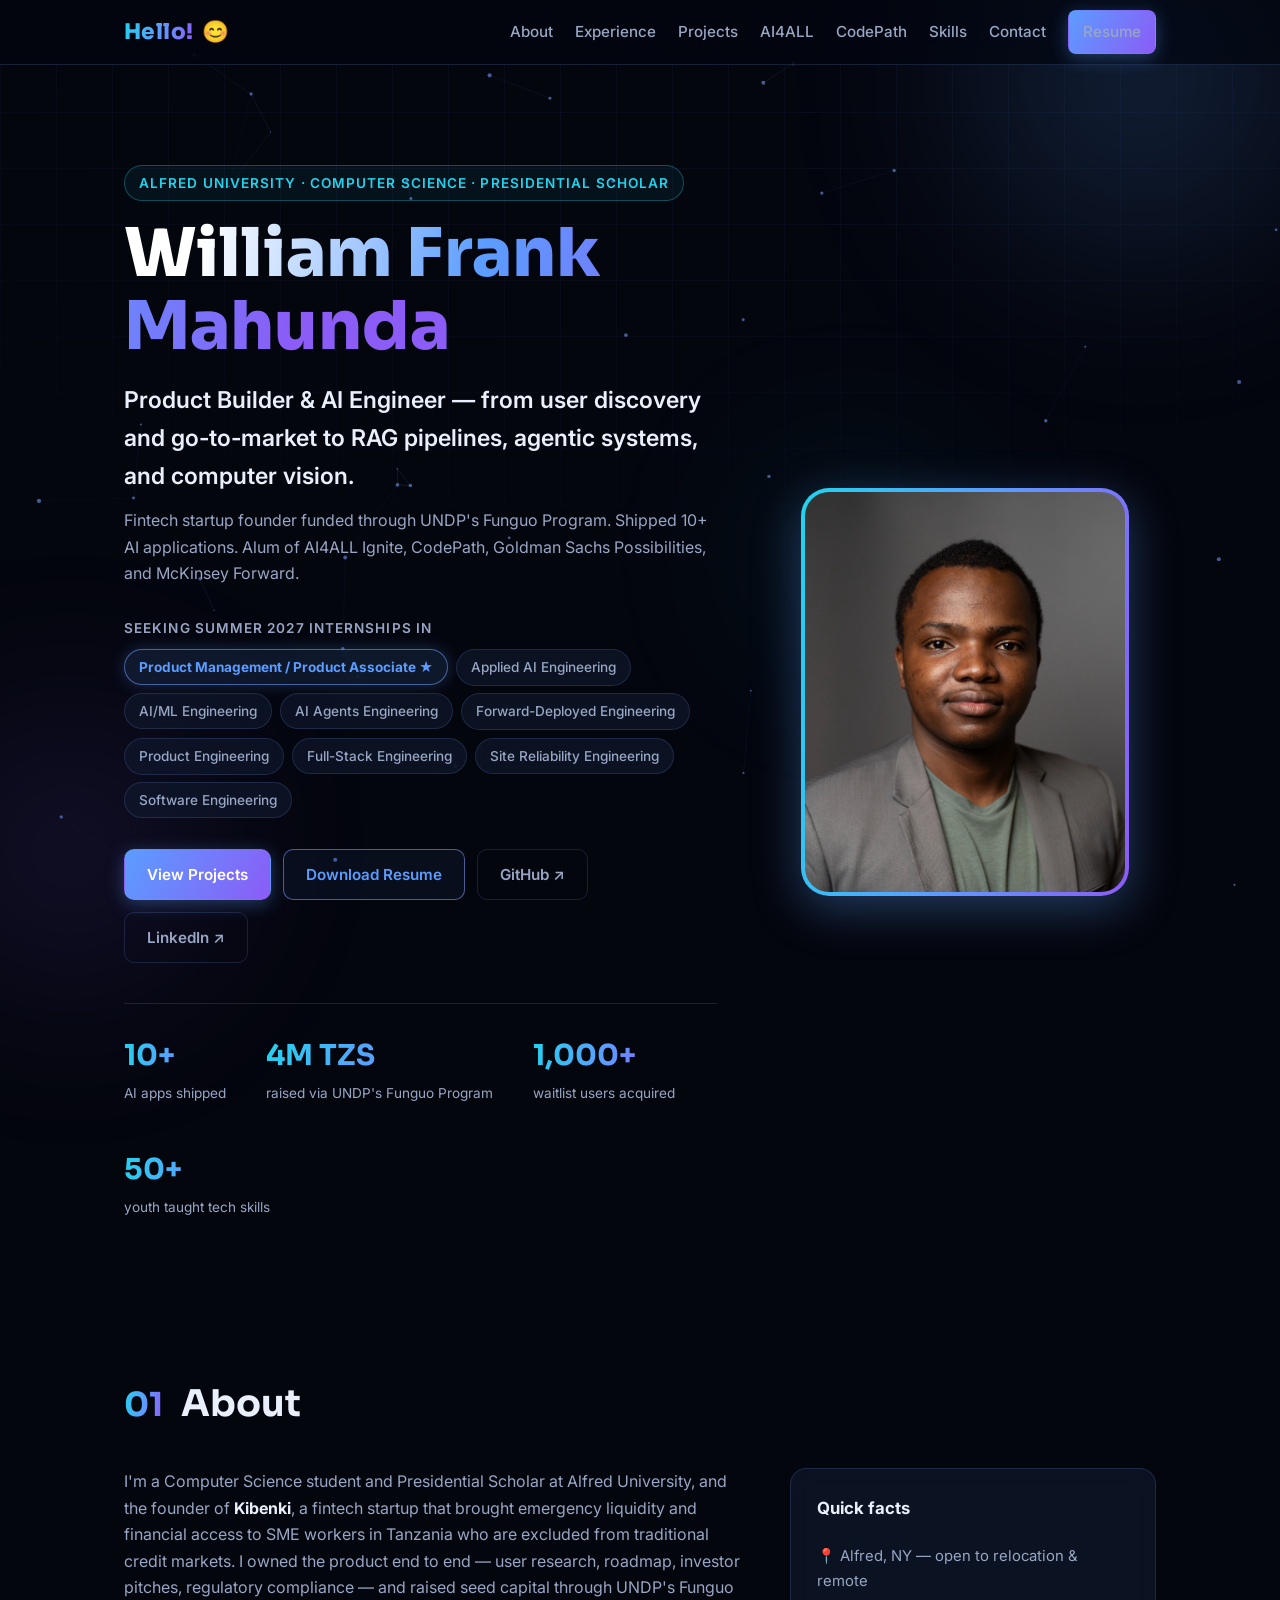
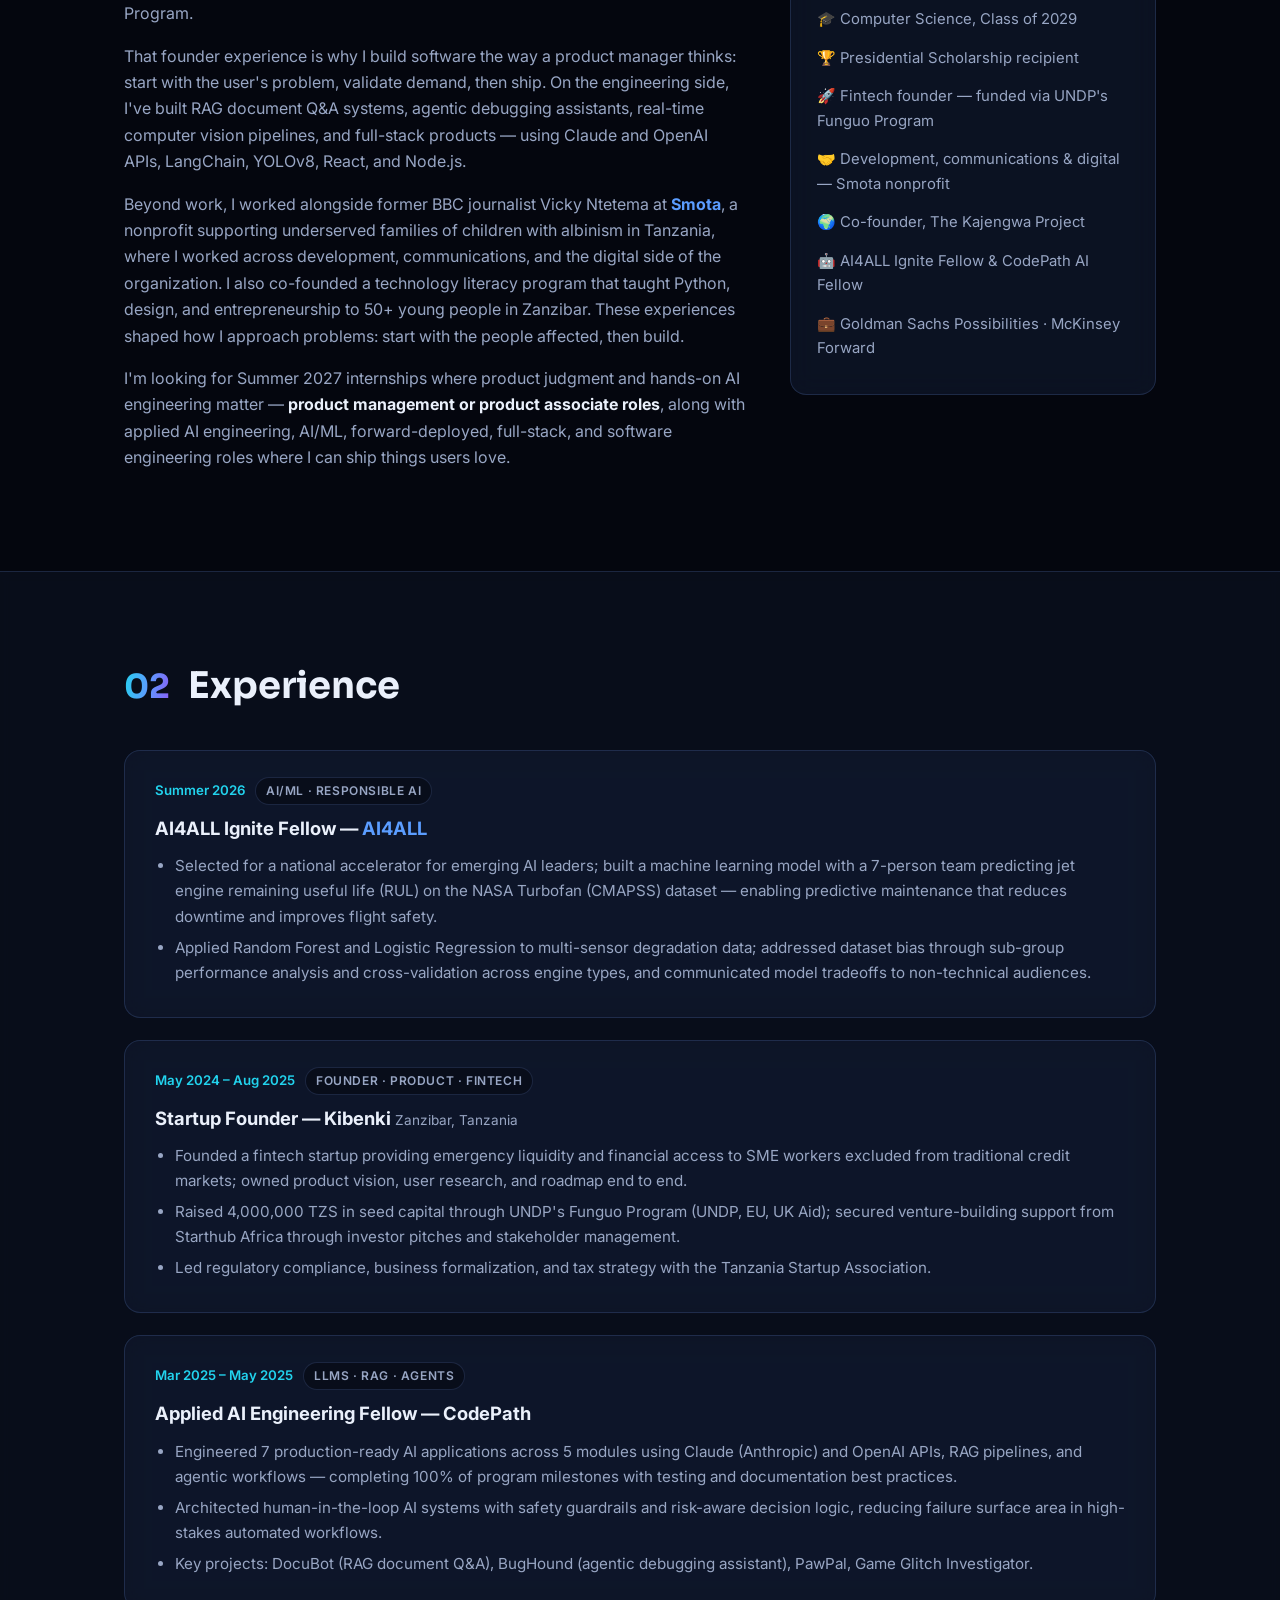
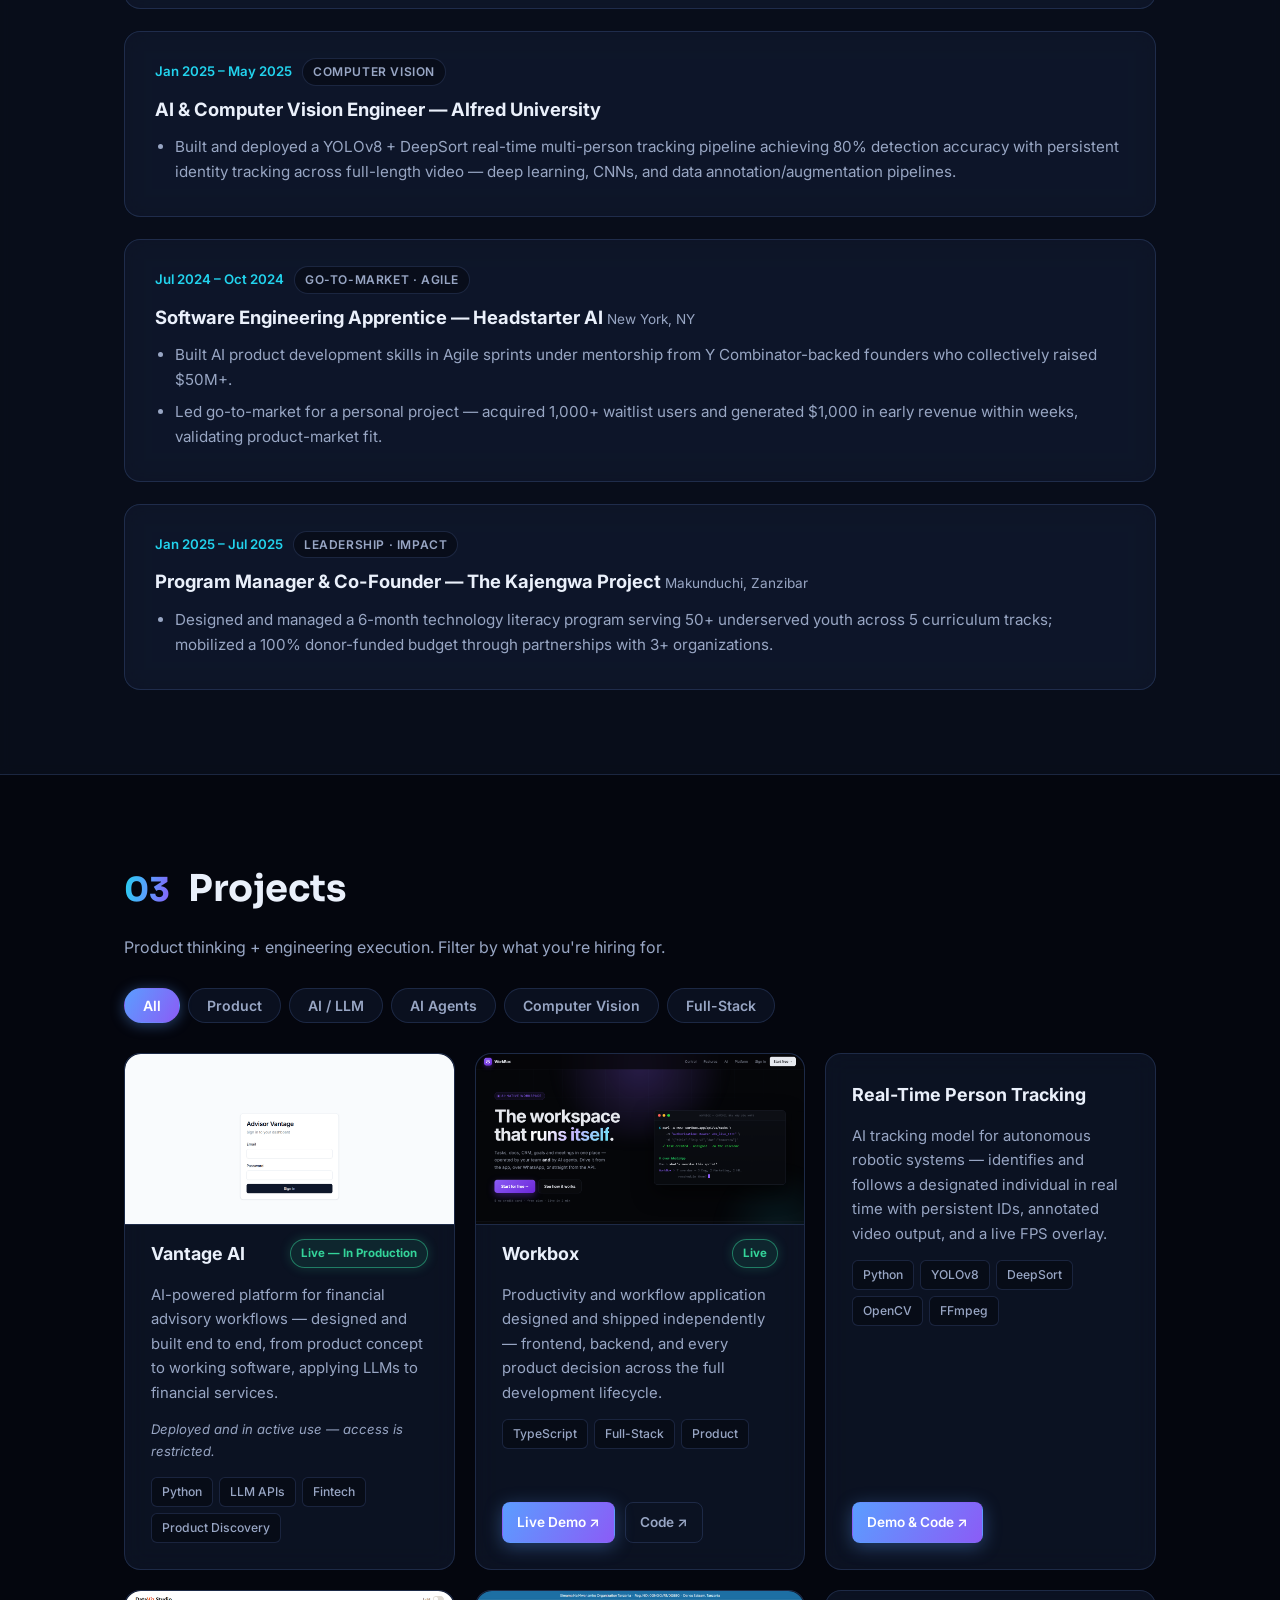
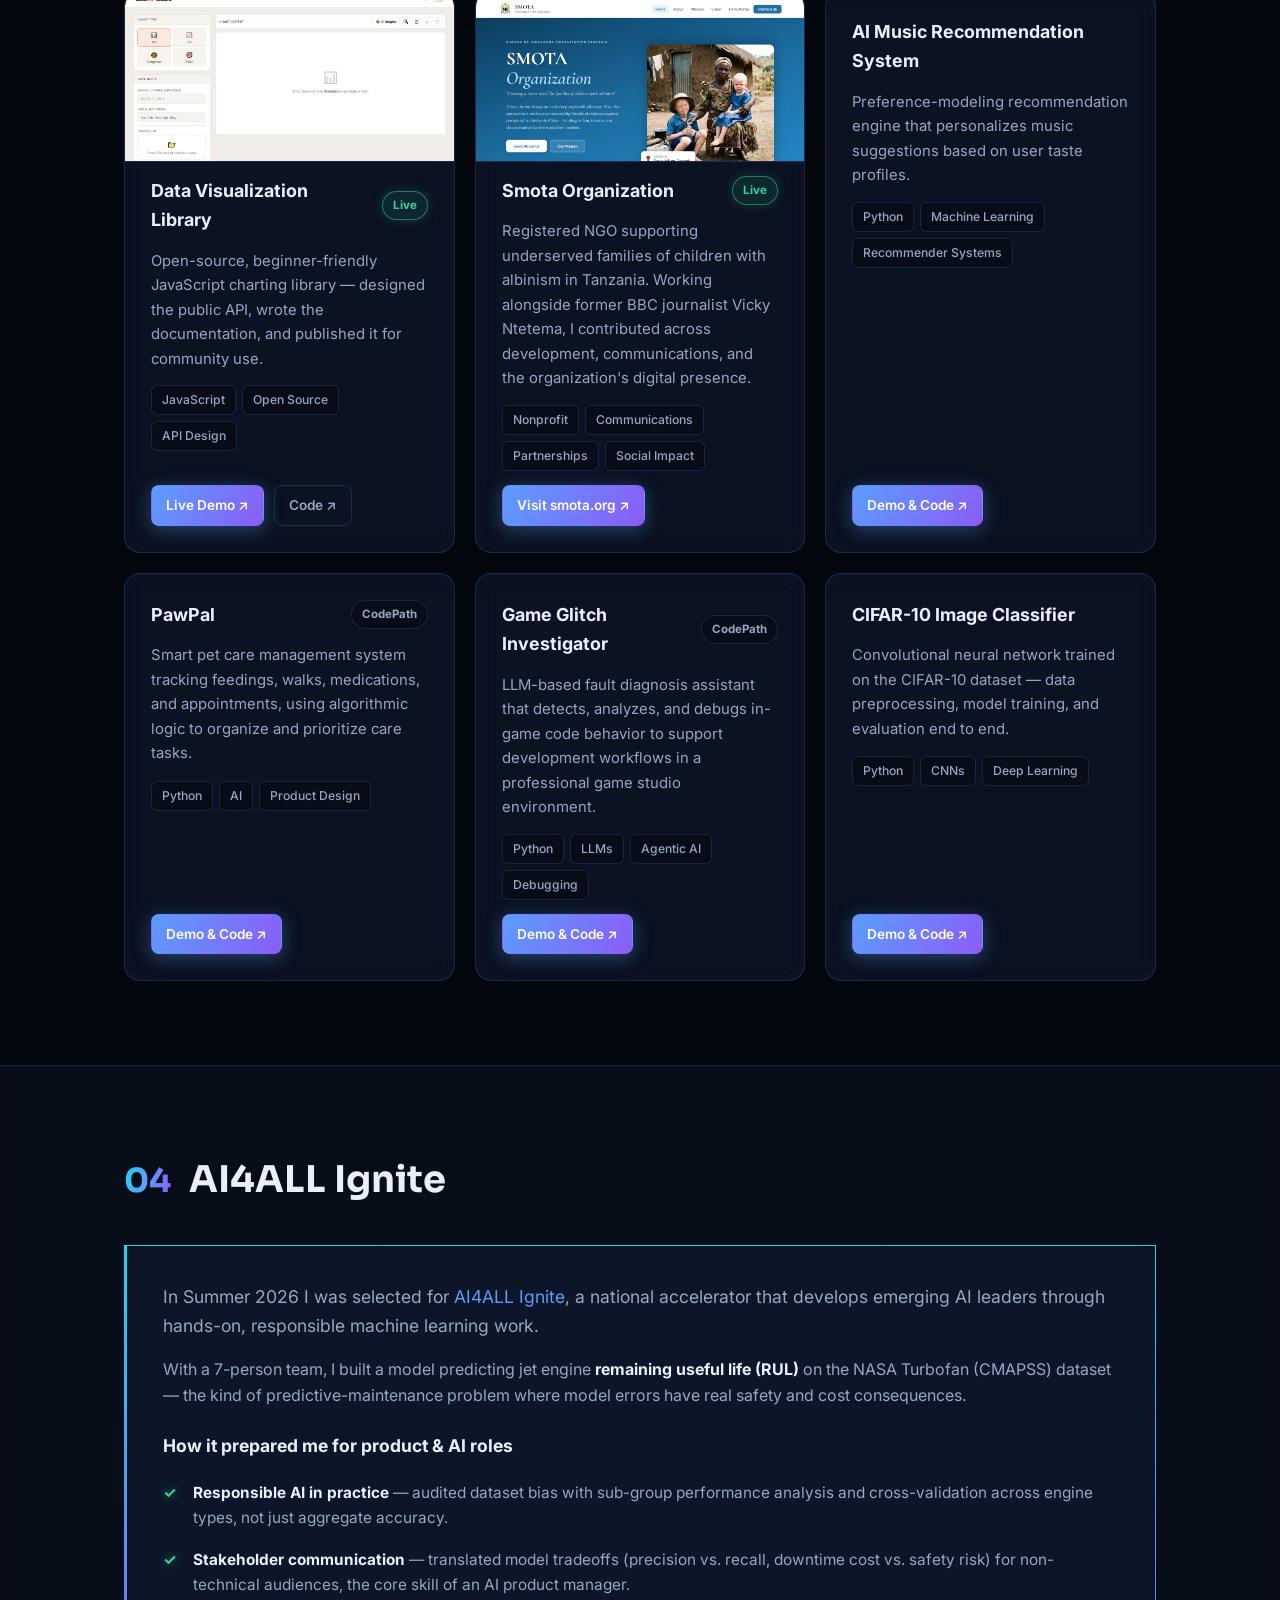
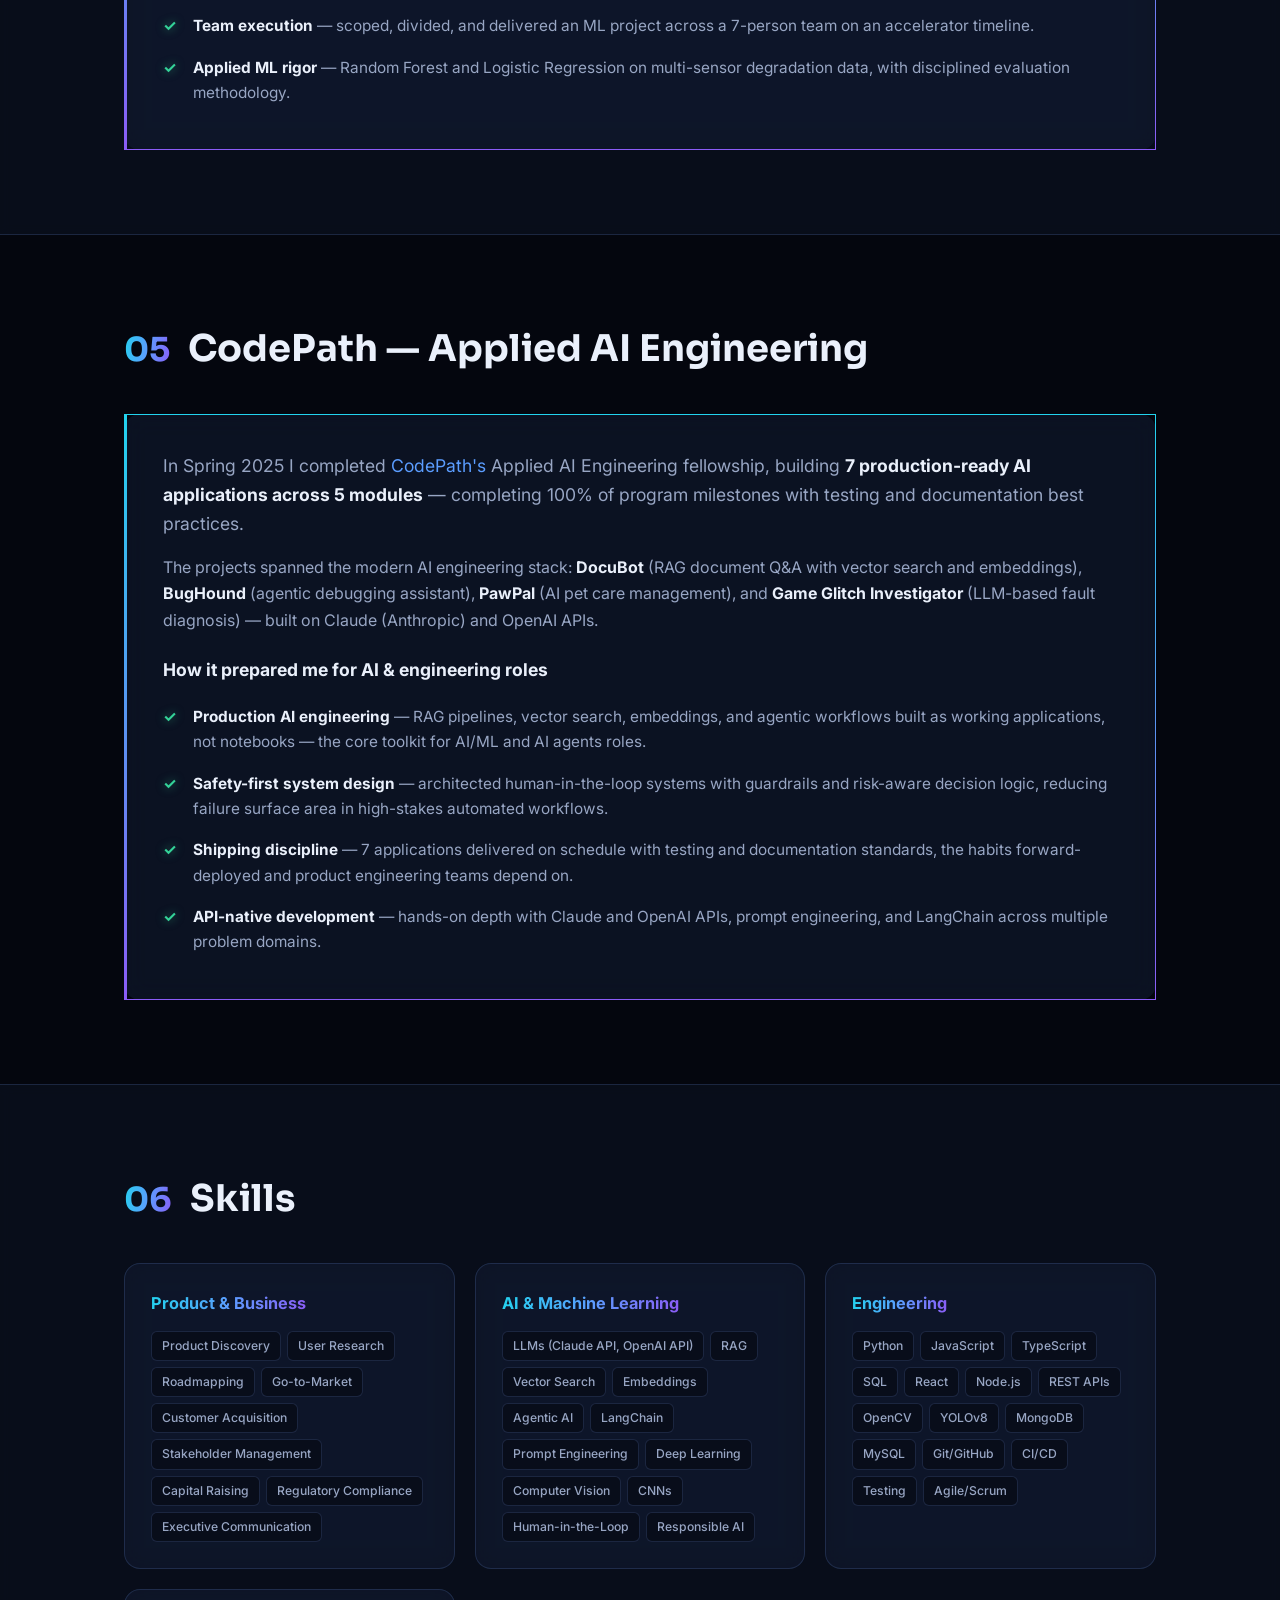
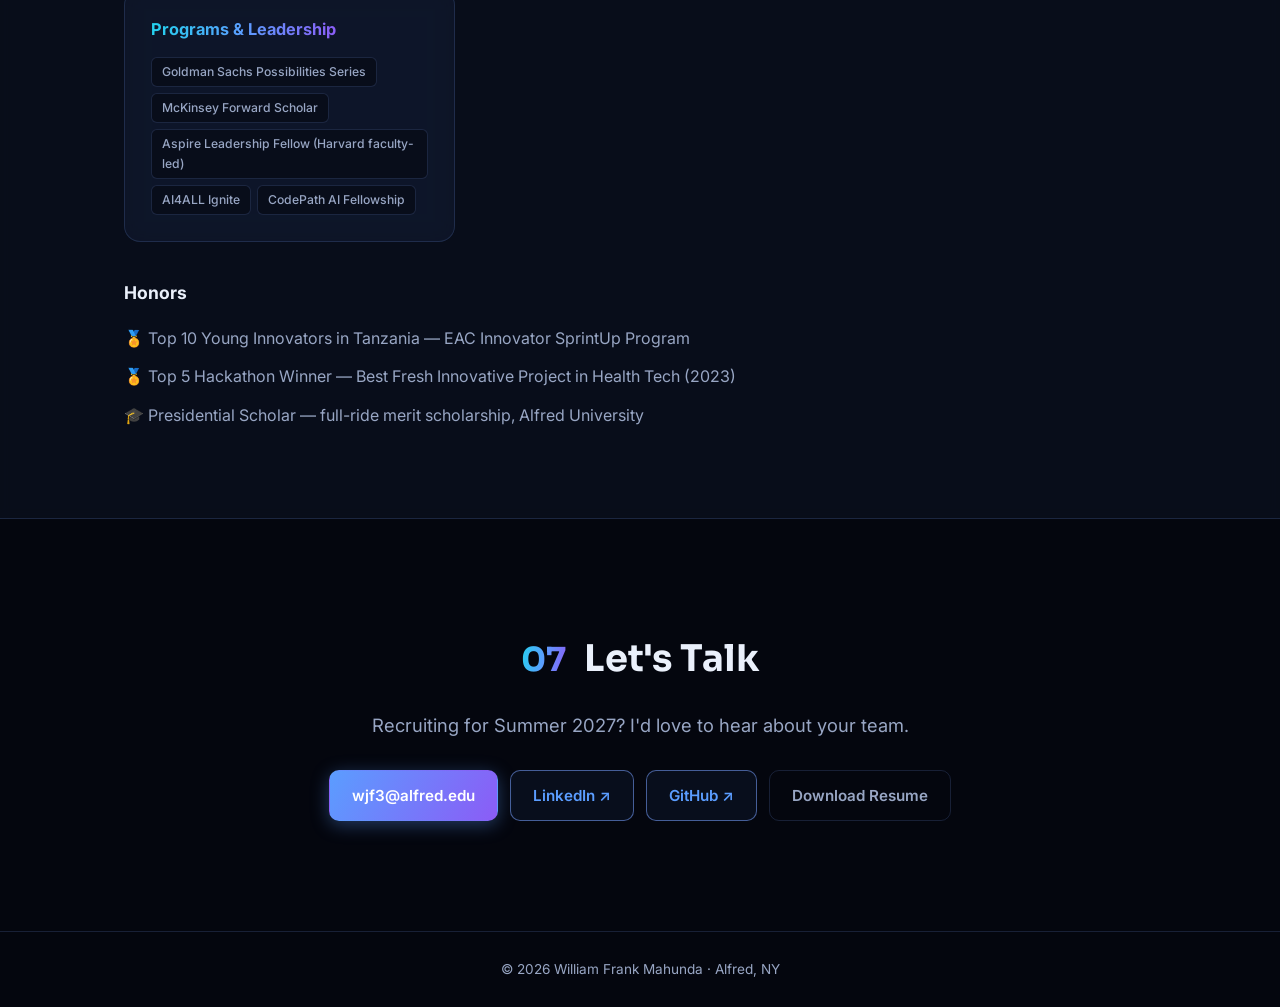
==== index.html @ f58d39c7 "Correct Smota role description: development, communications, and digital" ====
<!DOCTYPE html>
<html lang="en">
<head>
  <meta charset="UTF-8">
  <meta name="viewport" content="width=device-width, initial-scale=1.0">
  <title>William Frank Mahunda — Product & AI Engineering Portfolio</title>
  <meta name="description" content="William Frank Mahunda — Computer Science student, fintech founder, and AI product builder. Seeking Summer 2027 internships in Product Management, AI/ML, and Software Engineering.">
  <meta property="og:title" content="William Frank Mahunda — Product & AI Engineering Portfolio">
  <meta property="og:description" content="CS student and fintech founder building AI products end to end — from user discovery to RAG pipelines, agentic systems, and computer vision.">
  <meta property="og:type" content="website">
  <link rel="preconnect" href="https://fonts.googleapis.com">
  <link rel="preconnect" href="https://fonts.gstatic.com" crossorigin>
  <link href="https://fonts.googleapis.com/css2?family=Inter:wght@400;500;600;700;800&family=Sora:wght@600;700;800&display=swap" rel="stylesheet">
  <link rel="stylesheet" href="styles.css">
  <link rel="icon" type="image/svg+xml" href="assets/logo.svg">
</head>
<body>

<canvas id="bgCanvas" aria-hidden="true"></canvas>
<div class="bg-grid" aria-hidden="true"></div>
<div class="orb orb-1" aria-hidden="true"></div>
<div class="orb orb-2" aria-hidden="true"></div>
<div class="orb orb-3" aria-hidden="true"></div>

<header class="nav" id="top">
  <div class="container nav-inner">
    <a href="#top" class="brand"><span class="brand-text">Hello!</span> <span class="brand-emoji">😊</span></a>
    <nav class="nav-links" id="navLinks">
      <a href="#about">About</a>
      <a href="#experience">Experience</a>
      <a href="#projects">Projects</a>
      <a href="#ai4all">AI4ALL</a>
      <a href="#codepath">CodePath</a>
      <a href="#skills">Skills</a>
      <a href="#contact">Contact</a>
      <a href="resume.html" class="btn btn-small btn-primary">Resume</a>
    </nav>
    <button class="nav-toggle" id="navToggle" aria-label="Toggle navigation">☰</button>
  </div>
</header>

<main>
  <!-- ============ HERO ============ -->
  <section class="hero">
    <div class="container hero-grid">
      <div class="hero-content">
      <p class="hero-kicker">Alfred University · Computer Science · Presidential Scholar</p>
      <h1><span class="grad-text">William Frank Mahunda</span></h1>
      <p class="hero-title">Product Builder &amp; AI Engineer — from user discovery and go-to-market to RAG pipelines, agentic systems, and computer vision.</p>
      <p class="hero-sub">Fintech startup founder funded through UNDP's Funguo Program. Shipped 10+ AI applications. Alum of AI4ALL Ignite, CodePath, Goldman Sachs Possibilities, and McKinsey Forward.</p>

      <div class="hero-roles">
        <span class="roles-label">Seeking Summer 2027 internships in</span>
        <div class="chips">
          <span class="chip chip-priority">Product Management / Product Associate ★</span>
          <span class="chip">Applied AI Engineering</span>
          <span class="chip">AI/ML Engineering</span>
          <span class="chip">AI Agents Engineering</span>
          <span class="chip">Forward-Deployed Engineering</span>
          <span class="chip">Product Engineering</span>
          <span class="chip">Full-Stack Engineering</span>
          <span class="chip">Site Reliability Engineering</span>
          <span class="chip">Software Engineering</span>
        </div>
      </div>

      <div class="hero-actions">
        <a href="#projects" class="btn btn-primary">View Projects</a>
        <a href="assets/William_Frank_Mahunda_Resume.pdf" class="btn btn-outline" download>Download Resume</a>
        <a href="https://github.com/William-franklyn" class="btn btn-ghost" target="_blank" rel="noopener">GitHub ↗</a>
        <a href="https://linkedin.com/in/william-frank-mahunda" class="btn btn-ghost" target="_blank" rel="noopener">LinkedIn ↗</a>
      </div>

      <div class="hero-stats">
        <div class="stat"><strong>10+</strong><span>AI apps shipped</span></div>
        <div class="stat"><strong>4M TZS</strong><span>raised via UNDP's Funguo Program</span></div>
        <div class="stat"><strong>1,000+</strong><span>waitlist users acquired</span></div>
        <div class="stat"><strong>50+</strong><span>youth taught tech skills</span></div>
      </div>
      </div>

      <div class="hero-photo">
        <div class="photo-frame">
          <img src="assets/headshot.jpg" alt="William Frank Mahunda">
        </div>
      </div>
    </div>
  </section>

  <!-- ============ ABOUT ============ -->
  <section id="about" class="section">
    <div class="container">
      <h2><span class="section-num">01</span> About</h2>
      <div class="about-grid">
        <div>
          <p>I'm a Computer Science student and Presidential Scholar at Alfred University, and the founder of <strong>Kibenki</strong>, a fintech startup that brought emergency liquidity and financial access to SME workers in Tanzania who are excluded from traditional credit markets. I owned the product end to end — user research, roadmap, investor pitches, regulatory compliance — and raised seed capital through UNDP's Funguo Program.</p>
          <p>That founder experience is why I build software the way a product manager thinks: start with the user's problem, validate demand, then ship. On the engineering side, I've built RAG document Q&amp;A systems, agentic debugging assistants, real-time computer vision pipelines, and full-stack products — using Claude and OpenAI APIs, LangChain, YOLOv8, React, and Node.js.</p>
          <p>Beyond work, I worked alongside former BBC journalist Vicky Ntetema at <strong><a href="https://smota.org" target="_blank" rel="noopener">Smota</a></strong>, a nonprofit supporting underserved families of children with albinism in Tanzania, where I worked across development, communications, and the digital side of the organization. I also co-founded a technology literacy program that taught Python, design, and entrepreneurship to 50+ young people in Zanzibar. These experiences shaped how I approach problems: start with the people affected, then build.</p>
          <p>I'm looking for Summer 2027 internships where product judgment and hands-on AI engineering matter — <strong>product management or product associate roles</strong>, along with applied AI engineering, AI/ML, forward-deployed, full-stack, and software engineering roles where I can ship things users love.</p>
        </div>
        <div class="about-facts">
          <h3>Quick facts</h3>
          <ul>
            <li>📍 Alfred, NY — open to relocation &amp; remote</li>
            <li>🎓 Computer Science, Class of 2029</li>
            <li>🏆 Presidential Scholarship recipient</li>
            <li>🚀 Fintech founder — funded via UNDP's Funguo Program</li>
            <li>🤝 Development, communications &amp; digital — Smota nonprofit</li>
            <li>🌍 Co-founder, The Kajengwa Project</li>
            <li>🤖 AI4ALL Ignite Fellow &amp; CodePath AI Fellow</li>
            <li>💼 Goldman Sachs Possibilities · McKinsey Forward</li>
          </ul>
        </div>
      </div>
    </div>
  </section>

  <!-- ============ EXPERIENCE ============ -->
  <section id="experience" class="section section-alt">
    <div class="container">
      <h2><span class="section-num">02</span> Experience</h2>
      <div class="timeline">

        <article class="tl-item">
          <div class="tl-meta"><span class="tl-date">Summer 2026</span><span class="tl-tag">AI/ML · Responsible AI</span></div>
          <h3>AI4ALL Ignite Fellow — <a href="https://ai-4-all.org/" target="_blank" rel="noopener">AI4ALL</a></h3>
          <ul>
            <li>Selected for a national accelerator for emerging AI leaders; built a machine learning model with a 7-person team predicting jet engine remaining useful life (RUL) on the NASA Turbofan (CMAPSS) dataset — enabling predictive maintenance that reduces downtime and improves flight safety.</li>
            <li>Applied Random Forest and Logistic Regression to multi-sensor degradation data; addressed dataset bias through sub-group performance analysis and cross-validation across engine types, and communicated model tradeoffs to non-technical audiences.</li>
          </ul>
        </article>

        <article class="tl-item">
          <div class="tl-meta"><span class="tl-date">May 2024 – Aug 2025</span><span class="tl-tag">Founder · Product · Fintech</span></div>
          <h3>Startup Founder — Kibenki <span class="tl-loc">Zanzibar, Tanzania</span></h3>
          <ul>
            <li>Founded a fintech startup providing emergency liquidity and financial access to SME workers excluded from traditional credit markets; owned product vision, user research, and roadmap end to end.</li>
            <li>Raised 4,000,000 TZS in seed capital through UNDP's Funguo Program (UNDP, EU, UK Aid); secured venture-building support from Starthub Africa through investor pitches and stakeholder management.</li>
            <li>Led regulatory compliance, business formalization, and tax strategy with the Tanzania Startup Association.</li>
          </ul>
        </article>

        <article class="tl-item">
          <div class="tl-meta"><span class="tl-date">Mar 2025 – May 2025</span><span class="tl-tag">LLMs · RAG · Agents</span></div>
          <h3>Applied AI Engineering Fellow — CodePath</h3>
          <ul>
            <li>Engineered 7 production-ready AI applications across 5 modules using Claude (Anthropic) and OpenAI APIs, RAG pipelines, and agentic workflows — completing 100% of program milestones with testing and documentation best practices.</li>
            <li>Architected human-in-the-loop AI systems with safety guardrails and risk-aware decision logic, reducing failure surface area in high-stakes automated workflows.</li>
            <li>Key projects: DocuBot (RAG document Q&amp;A), BugHound (agentic debugging assistant), PawPal, Game Glitch Investigator.</li>
          </ul>
        </article>

        <article class="tl-item">
          <div class="tl-meta"><span class="tl-date">Jan 2025 – May 2025</span><span class="tl-tag">Computer Vision</span></div>
          <h3>AI &amp; Computer Vision Engineer — Alfred University</h3>
          <ul>
            <li>Built and deployed a YOLOv8 + DeepSort real-time multi-person tracking pipeline achieving 80% detection accuracy with persistent identity tracking across full-length video — deep learning, CNNs, and data annotation/augmentation pipelines.</li>
          </ul>
        </article>

        <article class="tl-item">
          <div class="tl-meta"><span class="tl-date">Jul 2024 – Oct 2024</span><span class="tl-tag">Go-to-Market · Agile</span></div>
          <h3>Software Engineering Apprentice — Headstarter AI <span class="tl-loc">New York, NY</span></h3>
          <ul>
            <li>Built AI product development skills in Agile sprints under mentorship from Y Combinator-backed founders who collectively raised $50M+.</li>
            <li>Led go-to-market for a personal project — acquired 1,000+ waitlist users and generated $1,000 in early revenue within weeks, validating product-market fit.</li>
          </ul>
        </article>

        <article class="tl-item">
          <div class="tl-meta"><span class="tl-date">Jan 2025 – Jul 2025</span><span class="tl-tag">Leadership · Impact</span></div>
          <h3>Program Manager &amp; Co-Founder — The Kajengwa Project <span class="tl-loc">Makunduchi, Zanzibar</span></h3>
          <ul>
            <li>Designed and managed a 6-month technology literacy program serving 50+ underserved youth across 5 curriculum tracks; mobilized a 100% donor-funded budget through partnerships with 3+ organizations.</li>
          </ul>
        </article>

      </div>
    </div>
  </section>

  <!-- ============ PROJECTS ============ -->
  <section id="projects" class="section">
    <div class="container">
      <h2><span class="section-num">03</span> Projects</h2>
      <p class="section-lead">Product thinking + engineering execution. Filter by what you're hiring for.</p>

      <div class="filters" id="filters">
        <button class="filter active" data-filter="all">All</button>
        <button class="filter" data-filter="product">Product</button>
        <button class="filter" data-filter="ai">AI / LLM</button>
        <button class="filter" data-filter="agents">AI Agents</button>
        <button class="filter" data-filter="cv">Computer Vision</button>
        <button class="filter" data-filter="fullstack">Full-Stack</button>
      </div>

      <div class="projects-grid" id="projectsGrid">

        <article class="card" data-tags="product ai">
          <div class="card-shot"><img src="assets/vantage.png" alt="Vantage AI — advisor dashboard sign-in" loading="lazy"></div>
          <div class="card-head">
            <h3>Vantage AI</h3>
            <span class="badge badge-live">Live — In Production</span>
          </div>
          <p>AI-powered platform for financial advisory workflows — designed and built end to end, from product concept to working software, applying LLMs to financial services.</p>
          <p class="card-note">Deployed and in active use — access is restricted.</p>
          <div class="tags"><span>Python</span><span>LLM APIs</span><span>Fintech</span><span>Product Discovery</span></div>
        </article>

        <article class="card" data-tags="product fullstack">
          <a href="https://workbox-blue.vercel.app" target="_blank" rel="noopener" class="card-shot"><img src="assets/workbox.png" alt="Workbox — AI-native workspace landing page" loading="lazy"></a>
          <div class="card-head">
            <h3>Workbox</h3>
            <span class="badge badge-live">Live</span>
          </div>
          <p>Productivity and workflow application designed and shipped independently — frontend, backend, and every product decision across the full development lifecycle.</p>
          <div class="tags"><span>TypeScript</span><span>Full-Stack</span><span>Product</span></div>
          <div class="card-links">
            <a href="https://workbox-blue.vercel.app" target="_blank" rel="noopener" class="btn btn-small btn-primary">Live Demo ↗</a>
            <a href="https://github.com/William-franklyn/workbox" target="_blank" rel="noopener" class="btn btn-small btn-ghost">Code ↗</a>
          </div>
        </article>

        <article class="card" data-tags="cv ai">
          <div class="card-head">
            <h3>Real-Time Person Tracking</h3>
          </div>
          <p>AI tracking model for autonomous robotic systems — identifies and follows a designated individual in real time with persistent IDs, annotated video output, and a live FPS overlay.</p>
          <div class="tags"><span>Python</span><span>YOLOv8</span><span>DeepSort</span><span>OpenCV</span><span>FFmpeg</span></div>
          <div class="card-links">
            <a href="https://github.com/William-franklyn/real-time-person-tracking" target="_blank" rel="noopener" class="btn btn-small btn-primary">Demo &amp; Code ↗</a>
          </div>
        </article>

        <article class="card" data-tags="fullstack product">
          <a href="https://datavz.vercel.app" target="_blank" rel="noopener" class="card-shot"><img src="assets/dataviz.png" alt="DataViz Studio — chart builder interface" loading="lazy"></a>
          <div class="card-head">
            <h3>Data Visualization Library</h3>
            <span class="badge badge-live">Live</span>
          </div>
          <p>Open-source, beginner-friendly JavaScript charting library — designed the public API, wrote the documentation, and published it for community use.</p>
          <div class="tags"><span>JavaScript</span><span>Open Source</span><span>API Design</span></div>
          <div class="card-links">
            <a href="https://datavz.vercel.app" target="_blank" rel="noopener" class="btn btn-small btn-primary">Live Demo ↗</a>
            <a href="https://github.com/William-franklyn/data-visualization-library" target="_blank" rel="noopener" class="btn btn-small btn-ghost">Code ↗</a>
          </div>
        </article>

        <article class="card" data-tags="product">
          <a href="https://smota.org" target="_blank" rel="noopener" class="card-shot"><img src="assets/smota.png" alt="Smota Organization Tanzania website" loading="lazy"></a>
          <div class="card-head">
            <h3>Smota Organization</h3>
            <span class="badge badge-live">Live</span>
          </div>
          <p>Registered NGO supporting underserved families of children with albinism in Tanzania. Working alongside former BBC journalist Vicky Ntetema, I contributed across development, communications, and the organization's digital presence.</p>
          <div class="tags"><span>Nonprofit</span><span>Communications</span><span>Partnerships</span><span>Social Impact</span></div>
          <div class="card-links">
            <a href="https://smota.org" target="_blank" rel="noopener" class="btn btn-small btn-primary">Visit smota.org ↗</a>
          </div>
        </article>

        <article class="card" data-tags="ai">
          <div class="card-head">
            <h3>AI Music Recommendation System</h3>
          </div>
          <p>Preference-modeling recommendation engine that personalizes music suggestions based on user taste profiles.</p>
          <div class="tags"><span>Python</span><span>Machine Learning</span><span>Recommender Systems</span></div>
          <div class="card-links">
            <a href="https://github.com/William-franklyn/Music-recommendation-system-with-AI" target="_blank" rel="noopener" class="btn btn-small btn-primary">Demo &amp; Code ↗</a>
          </div>
        </article>

        <article class="card" data-tags="ai product">
          <div class="card-head">
            <h3>PawPal</h3>
            <span class="badge">CodePath</span>
          </div>
          <p>Smart pet care management system tracking feedings, walks, medications, and appointments, using algorithmic logic to organize and prioritize care tasks.</p>
          <div class="tags"><span>Python</span><span>AI</span><span>Product Design</span></div>
          <div class="card-links">
            <a href="https://github.com/William-franklyn/ai110-module2show-pawpal-starter" target="_blank" rel="noopener" class="btn btn-small btn-primary">Demo &amp; Code ↗</a>
          </div>
        </article>

        <article class="card" data-tags="agents ai">
          <div class="card-head">
            <h3>Game Glitch Investigator</h3>
            <span class="badge">CodePath</span>
          </div>
          <p>LLM-based fault diagnosis assistant that detects, analyzes, and debugs in-game code behavior to support development workflows in a professional game studio environment.</p>
          <div class="tags"><span>Python</span><span>LLMs</span><span>Agentic AI</span><span>Debugging</span></div>
          <div class="card-links">
            <a href="https://github.com/William-franklyn/ai110-module1show-gameglitchinvestigator-starter" target="_blank" rel="noopener" class="btn btn-small btn-primary">Demo &amp; Code ↗</a>
          </div>
        </article>

        <article class="card" data-tags="ai cv">
          <div class="card-head">
            <h3>CIFAR-10 Image Classifier</h3>
          </div>
          <p>Convolutional neural network trained on the CIFAR-10 dataset — data preprocessing, model training, and evaluation end to end.</p>
          <div class="tags"><span>Python</span><span>CNNs</span><span>Deep Learning</span></div>
          <div class="card-links">
            <a href="https://github.com/William-franklyn/cifar_10_machine_learning_project" target="_blank" rel="noopener" class="btn btn-small btn-primary">Demo &amp; Code ↗</a>
          </div>
        </article>

      </div>
    </div>
  </section>

  <!-- ============ AI4ALL ============ -->
  <section id="ai4all" class="section section-alt">
    <div class="container">
      <h2><span class="section-num">04</span> AI4ALL Ignite</h2>
      <div class="spotlight">
        <div>
          <p class="spotlight-lead">In Summer 2026 I was selected for <a href="https://ai-4-all.org/" target="_blank" rel="noopener">AI4ALL Ignite</a>, a national accelerator that develops emerging AI leaders through hands-on, responsible machine learning work.</p>
          <p>With a 7-person team, I built a model predicting jet engine <strong>remaining useful life (RUL)</strong> on the NASA Turbofan (CMAPSS) dataset — the kind of predictive-maintenance problem where model errors have real safety and cost consequences.</p>
          <h3>How it prepared me for product &amp; AI roles</h3>
          <ul class="check-list">
            <li><strong>Responsible AI in practice</strong> — audited dataset bias with sub-group performance analysis and cross-validation across engine types, not just aggregate accuracy.</li>
            <li><strong>Stakeholder communication</strong> — translated model tradeoffs (precision vs. recall, downtime cost vs. safety risk) for non-technical audiences, the core skill of an AI product manager.</li>
            <li><strong>Team execution</strong> — scoped, divided, and delivered an ML project across a 7-person team on an accelerator timeline.</li>
            <li><strong>Applied ML rigor</strong> — Random Forest and Logistic Regression on multi-sensor degradation data, with disciplined evaluation methodology.</li>
          </ul>
        </div>
      </div>
    </div>
  </section>

  <!-- ============ CODEPATH ============ -->
  <section id="codepath" class="section">
    <div class="container">
      <h2><span class="section-num">05</span> CodePath — Applied AI Engineering</h2>
      <div class="spotlight">
        <div>
          <p class="spotlight-lead">In Spring 2025 I completed <a href="https://www.codepath.org/" target="_blank" rel="noopener">CodePath's</a> Applied AI Engineering fellowship, building <strong>7 production-ready AI applications across 5 modules</strong> — completing 100% of program milestones with testing and documentation best practices.</p>
          <p>The projects spanned the modern AI engineering stack: <strong>DocuBot</strong> (RAG document Q&amp;A with vector search and embeddings), <strong>BugHound</strong> (agentic debugging assistant), <strong>PawPal</strong> (AI pet care management), and <strong>Game Glitch Investigator</strong> (LLM-based fault diagnosis) — built on Claude (Anthropic) and OpenAI APIs.</p>
          <h3>How it prepared me for AI &amp; engineering roles</h3>
          <ul class="check-list">
            <li><strong>Production AI engineering</strong> — RAG pipelines, vector search, embeddings, and agentic workflows built as working applications, not notebooks — the core toolkit for AI/ML and AI agents roles.</li>
            <li><strong>Safety-first system design</strong> — architected human-in-the-loop systems with guardrails and risk-aware decision logic, reducing failure surface area in high-stakes automated workflows.</li>
            <li><strong>Shipping discipline</strong> — 7 applications delivered on schedule with testing and documentation standards, the habits forward-deployed and product engineering teams depend on.</li>
            <li><strong>API-native development</strong> — hands-on depth with Claude and OpenAI APIs, prompt engineering, and LangChain across multiple problem domains.</li>
          </ul>
        </div>
      </div>
    </div>
  </section>

  <!-- ============ SKILLS ============ -->
  <section id="skills" class="section section-alt">
    <div class="container">
      <h2><span class="section-num">06</span> Skills</h2>
      <div class="skills-grid">
        <div class="skill-group">
          <h3>Product &amp; Business</h3>
          <div class="tags"><span>Product Discovery</span><span>User Research</span><span>Roadmapping</span><span>Go-to-Market</span><span>Customer Acquisition</span><span>Stakeholder Management</span><span>Capital Raising</span><span>Regulatory Compliance</span><span>Executive Communication</span></div>
        </div>
        <div class="skill-group">
          <h3>AI &amp; Machine Learning</h3>
          <div class="tags"><span>LLMs (Claude API, OpenAI API)</span><span>RAG</span><span>Vector Search</span><span>Embeddings</span><span>Agentic AI</span><span>LangChain</span><span>Prompt Engineering</span><span>Deep Learning</span><span>Computer Vision</span><span>CNNs</span><span>Human-in-the-Loop</span><span>Responsible AI</span></div>
        </div>
        <div class="skill-group">
          <h3>Engineering</h3>
          <div class="tags"><span>Python</span><span>JavaScript</span><span>TypeScript</span><span>SQL</span><span>React</span><span>Node.js</span><span>REST APIs</span><span>OpenCV</span><span>YOLOv8</span><span>MongoDB</span><span>MySQL</span><span>Git/GitHub</span><span>CI/CD</span><span>Testing</span><span>Agile/Scrum</span></div>
        </div>
        <div class="skill-group">
          <h3>Programs &amp; Leadership</h3>
          <div class="tags"><span>Goldman Sachs Possibilities Series</span><span>McKinsey Forward Scholar</span><span>Aspire Leadership Fellow (Harvard faculty-led)</span><span>AI4ALL Ignite</span><span>CodePath AI Fellowship</span></div>
        </div>
      </div>

      <div class="honors">
        <h3>Honors</h3>
        <ul>
          <li>🏅 Top 10 Young Innovators in Tanzania — EAC Innovator SprintUp Program</li>
          <li>🏅 Top 5 Hackathon Winner — Best Fresh Innovative Project in Health Tech (2023)</li>
          <li>🎓 Presidential Scholar — full-ride merit scholarship, Alfred University</li>
        </ul>
      </div>
    </div>
  </section>

  <!-- ============ CONTACT ============ -->
  <section id="contact" class="section section-contact">
    <div class="container">
      <h2><span class="section-num">07</span> Let's Talk</h2>
      <p class="contact-lead">Recruiting for Summer 2027? I'd love to hear about your team.</p>
      <div class="hero-actions">
        <a href="mailto:wjf3@alfred.edu" class="btn btn-primary">wjf3@alfred.edu</a>
        <a href="https://linkedin.com/in/william-frank-mahunda" target="_blank" rel="noopener" class="btn btn-outline">LinkedIn ↗</a>
        <a href="https://github.com/William-franklyn" target="_blank" rel="noopener" class="btn btn-outline">GitHub ↗</a>
        <a href="assets/William_Frank_Mahunda_Resume.pdf" class="btn btn-ghost" download>Download Resume</a>
      </div>
    </div>
  </section>
</main>

<footer class="footer">
  <div class="container">
    <p>© 2026 William Frank Mahunda · Alfred, NY</p>
  </div>
</footer>

<script src="script.js"></script>
</body>
</html>
---- styles.css ----
/* ===== Design tokens ===== */
:root {
  --bg: #04060e;
  --bg-alt: rgba(13, 20, 38, 0.55);
  --surface: rgba(17, 26, 48, 0.62);
  --surface-solid: #111a30;
  --border: rgba(96, 130, 200, 0.22);
  --border-bright: rgba(120, 160, 255, 0.55);
  --text: #eaf0fb;
  --text-dim: #98a6c4;
  --accent: #5b9dff;
  --accent-2: #8b5cf6;
  --accent-3: #22d3ee;
  --accent-strong: #3b76ea;
  --accent-soft: rgba(91, 157, 255, 0.12);
  --green: #34d399;
  --radius: 16px;
  --glow: 0 0 24px rgba(91, 157, 255, 0.25);
  --grad: linear-gradient(100deg, var(--accent-3), var(--accent), var(--accent-2));
  --font-body: 'Inter', -apple-system, BlinkMacSystemFont, 'Segoe UI', sans-serif;
  --font-display: 'Sora', 'Inter', sans-serif;
}

* { margin: 0; padding: 0; box-sizing: border-box; }
html { scroll-behavior: smooth; scroll-padding-top: 80px; }
body {
  font-family: var(--font-body);
  background: var(--bg);
  color: var(--text);
  line-height: 1.65;
  -webkit-font-smoothing: antialiased;
  overflow-x: hidden;
}
.container { max-width: 1080px; margin: 0 auto; padding: 0 24px; position: relative; }
a { color: var(--accent); text-decoration: none; }
a:hover { text-decoration: underline; }
main, .nav, .footer { position: relative; z-index: 2; }

/* ===== Futuristic background layers ===== */
#bgCanvas {
  position: fixed; inset: 0; z-index: 0; pointer-events: none;
}
.bg-grid {
  position: fixed; inset: 0; z-index: 0; pointer-events: none;
  background-image:
    linear-gradient(rgba(96, 130, 200, 0.055) 1px, transparent 1px),
    linear-gradient(90deg, rgba(96, 130, 200, 0.055) 1px, transparent 1px);
  background-size: 56px 56px;
  mask-image: radial-gradient(ellipse 90% 70% at 50% 0%, #000 40%, transparent 100%);
  -webkit-mask-image: radial-gradient(ellipse 90% 70% at 50% 0%, #000 40%, transparent 100%);
}
.orb {
  position: fixed; border-radius: 50%; filter: blur(90px); opacity: 0.5;
  z-index: 0; pointer-events: none; will-change: transform;
}
.orb-1 { width: 520px; height: 520px; top: -180px; right: -120px;
  background: radial-gradient(circle, rgba(91,157,255,0.5), transparent 65%);
  animation: drift1 26s ease-in-out infinite alternate; }
.orb-2 { width: 420px; height: 420px; bottom: -160px; left: -140px;
  background: radial-gradient(circle, rgba(139,92,246,0.4), transparent 65%);
  animation: drift2 32s ease-in-out infinite alternate; }
.orb-3 { width: 300px; height: 300px; top: 45%; left: 55%;
  background: radial-gradient(circle, rgba(34,211,238,0.28), transparent 65%);
  animation: drift3 38s ease-in-out infinite alternate; }
@keyframes drift1 { to { transform: translate(-90px, 70px) scale(1.12); } }
@keyframes drift2 { to { transform: translate(80px, -60px) scale(1.08); } }
@keyframes drift3 { to { transform: translate(-70px, -90px) scale(0.92); } }
@media (prefers-reduced-motion: reduce) {
  .orb { animation: none; }
}

/* ===== Nav ===== */
.nav {
  position: sticky; top: 0; z-index: 100;
  background: rgba(4, 6, 14, 0.72);
  backdrop-filter: blur(16px) saturate(1.4);
  -webkit-backdrop-filter: blur(16px) saturate(1.4);
  border-bottom: 1px solid var(--border);
}
.nav-inner { display: flex; align-items: center; justify-content: space-between; height: 64px; }
.brand {
  font-family: var(--font-display); font-weight: 800; font-size: 1.35rem;
  color: var(--text); letter-spacing: 0.02em;
}
.brand-text { background: var(--grad); -webkit-background-clip: text; background-clip: text; color: transparent; }
.brand { display: inline-flex; align-items: center; gap: 8px; }
.brand-emoji { -webkit-text-fill-color: initial; }
.brand:hover { text-decoration: none; }
.nav-links { display: flex; align-items: center; gap: 22px; }
.nav-links a { color: var(--text-dim); font-weight: 500; font-size: 0.95rem; transition: color 0.15s ease; }
.nav-links a:hover { color: var(--text); text-decoration: none; text-shadow: 0 0 12px rgba(91,157,255,0.6); }
.nav-toggle { display: none; background: none; border: none; color: var(--text); font-size: 1.5rem; cursor: pointer; }

/* ===== Buttons ===== */
.btn {
  display: inline-block; padding: 12px 22px; border-radius: 10px;
  font-weight: 600; font-size: 0.95rem; transition: all 0.18s ease;
  border: 1px solid transparent; cursor: pointer;
}
.btn:hover { text-decoration: none; transform: translateY(-2px); }
.btn-primary {
  background: linear-gradient(120deg, var(--accent), var(--accent-2));
  color: #fff; box-shadow: 0 4px 18px rgba(91, 157, 255, 0.35);
}
.btn-primary:hover { box-shadow: 0 6px 28px rgba(139, 92, 246, 0.5); }
.btn-outline { border-color: var(--border-bright); color: var(--accent); background: rgba(91,157,255,0.06); }
.btn-outline:hover { background: var(--accent-soft); box-shadow: var(--glow); }
.btn-ghost { color: var(--text-dim); border-color: var(--border); }
.btn-ghost:hover { color: var(--text); border-color: var(--border-bright); box-shadow: var(--glow); }
.btn-small { padding: 8px 14px; font-size: 0.85rem; border-radius: 8px; }

/* ===== Hero ===== */
.hero { padding: 100px 0 70px; position: relative; }
.hero-grid { display: grid; grid-template-columns: 1.55fr 1fr; gap: 56px; align-items: center; }
.hero-photo { display: flex; justify-content: center; }
.photo-frame {
  padding: 4px; border-radius: 28px; background: var(--grad);
  box-shadow: 0 12px 48px rgba(91, 157, 255, 0.35);
  animation: photoGlow 5s ease-in-out infinite alternate;
}
.photo-frame img {
  display: block; width: 100%; max-width: 320px; border-radius: 24px;
  object-fit: cover; aspect-ratio: 4 / 5;
}
@keyframes photoGlow {
  from { box-shadow: 0 12px 48px rgba(91, 157, 255, 0.3); }
  to { box-shadow: 0 12px 56px rgba(139, 92, 246, 0.45); }
}
@media (prefers-reduced-motion: reduce) { .photo-frame { animation: none; } }
.hero-kicker {
  display: inline-block; color: var(--accent-3); font-weight: 600; font-size: 0.85rem;
  letter-spacing: 0.08em; text-transform: uppercase; margin-bottom: 16px;
  padding: 6px 14px; border: 1px solid rgba(34, 211, 238, 0.3); border-radius: 999px;
  background: rgba(34, 211, 238, 0.06);
}
.hero h1 { font-family: var(--font-display); font-size: clamp(2.4rem, 6vw, 4.2rem); font-weight: 800; line-height: 1.08; margin-bottom: 18px; }
.grad-text {
  background: linear-gradient(100deg, #fff 10%, var(--accent) 45%, var(--accent-2) 80%);
  -webkit-background-clip: text; background-clip: text; color: transparent;
}
.hero-title { font-size: clamp(1.15rem, 2.5vw, 1.45rem); font-weight: 600; color: var(--text); max-width: 720px; margin-bottom: 12px; }
.hero-sub { color: var(--text-dim); max-width: 680px; margin-bottom: 30px; }
.hero-roles { margin-bottom: 30px; }
.roles-label { display: block; font-size: 0.85rem; color: var(--text-dim); text-transform: uppercase; letter-spacing: 0.08em; margin-bottom: 10px; font-weight: 600; }
.chips { display: flex; flex-wrap: wrap; gap: 8px; }
.chip {
  padding: 6px 14px; border-radius: 999px; font-size: 0.85rem; font-weight: 500;
  background: var(--surface); border: 1px solid var(--border); color: var(--text-dim);
  backdrop-filter: blur(8px); -webkit-backdrop-filter: blur(8px);
}
.chip-priority {
  background: var(--accent-soft); border-color: var(--border-bright); color: var(--accent);
  font-weight: 700; box-shadow: 0 0 16px rgba(91, 157, 255, 0.25);
}
.hero-actions { display: flex; flex-wrap: wrap; gap: 12px; margin-bottom: 40px; }
.hero-stats { display: flex; flex-wrap: wrap; gap: 40px; padding-top: 28px; border-top: 1px solid var(--border); }
.stat strong {
  display: block; font-family: var(--font-display); font-size: 1.8rem;
  background: var(--grad); -webkit-background-clip: text; background-clip: text; color: transparent;
}
.stat span { font-size: 0.85rem; color: var(--text-dim); }

/* ===== Sections ===== */
.section { padding: 84px 0; position: relative; }
.section-alt {
  background: var(--bg-alt);
  border-top: 1px solid var(--border); border-bottom: 1px solid var(--border);
  backdrop-filter: blur(6px); -webkit-backdrop-filter: blur(6px);
}
.section h2 {
  font-family: var(--font-display); font-size: clamp(1.7rem, 4vw, 2.3rem);
  font-weight: 700; margin-bottom: 34px;
}
.section-num {
  background: var(--grad); -webkit-background-clip: text; background-clip: text; color: transparent;
  font-size: 0.9em; margin-right: 10px;
}
.section-lead { color: var(--text-dim); margin: -20px 0 28px; max-width: 640px; }

/* ===== Glass panels (shared) ===== */
.about-facts, .tl-item, .card, .skill-group, .spotlight {
  background: var(--surface);
  border: 1px solid var(--border);
  border-radius: var(--radius);
  backdrop-filter: blur(12px); -webkit-backdrop-filter: blur(12px);
  position: relative;
}
.tl-item::before, .card::before {
  content: ""; position: absolute; inset: 0; border-radius: inherit; padding: 1px;
  background: linear-gradient(140deg, rgba(34,211,238,0.35), transparent 30%, transparent 70%, rgba(139,92,246,0.35));
  -webkit-mask: linear-gradient(#000 0 0) content-box, linear-gradient(#000 0 0);
  -webkit-mask-composite: xor; mask-composite: exclude;
  opacity: 0; transition: opacity 0.25s ease; pointer-events: none;
}
.tl-item:hover::before, .card:hover::before { opacity: 1; }

/* ===== About ===== */
.about-grid { display: grid; grid-template-columns: 1.7fr 1fr; gap: 44px; align-items: start; }
.about-grid p { margin-bottom: 16px; color: var(--text-dim); }
.about-grid p strong { color: var(--text); }
.about-facts { padding: 26px; }
.about-facts h3 { font-size: 1.05rem; margin-bottom: 14px; }
.about-facts ul { list-style: none; }
.about-facts li { padding: 7px 0; font-size: 0.93rem; color: var(--text-dim); }

/* ===== Timeline ===== */
.timeline { display: flex; flex-direction: column; gap: 22px; }
.tl-item { padding: 26px 30px; transition: box-shadow 0.25s ease, transform 0.25s ease; }
.tl-item:hover { box-shadow: var(--glow); transform: translateY(-2px); }
.tl-meta { display: flex; flex-wrap: wrap; gap: 10px; align-items: center; margin-bottom: 8px; }
.tl-date { font-size: 0.83rem; font-weight: 600; color: var(--accent-3); }
.tl-tag {
  font-size: 0.75rem; font-weight: 600; text-transform: uppercase; letter-spacing: 0.05em;
  color: var(--text-dim); background: rgba(4, 6, 14, 0.5); padding: 3px 10px; border-radius: 999px;
  border: 1px solid var(--border);
}
.tl-item h3 { font-size: 1.15rem; margin-bottom: 10px; }
.tl-loc { font-weight: 400; font-size: 0.85rem; color: var(--text-dim); }
.tl-item ul { padding-left: 20px; color: var(--text-dim); font-size: 0.95rem; }
.tl-item li { margin-bottom: 6px; }

/* ===== Projects ===== */
.filters { display: flex; flex-wrap: wrap; gap: 8px; margin-bottom: 30px; }
.filter {
  padding: 8px 18px; border-radius: 999px; font-size: 0.88rem; font-weight: 600;
  background: rgba(17, 26, 48, 0.5); border: 1px solid var(--border); color: var(--text-dim);
  cursor: pointer; font-family: var(--font-body); transition: all 0.15s ease;
}
.filter:hover { color: var(--text); border-color: var(--border-bright); }
.filter.active {
  background: linear-gradient(120deg, var(--accent), var(--accent-2));
  border-color: transparent; color: #fff; box-shadow: 0 2px 14px rgba(91, 157, 255, 0.4);
}
.projects-grid { display: grid; grid-template-columns: repeat(auto-fill, minmax(310px, 1fr)); gap: 20px; }
.card {
  padding: 26px; display: flex; flex-direction: column; gap: 14px;
  transition: box-shadow 0.25s ease, transform 0.25s ease;
  overflow: hidden;
}
.card:hover { box-shadow: var(--glow); transform: translateY(-4px); }
.card.hidden { display: none; }
.card-shot {
  display: block; margin: -26px -26px 0; border-radius: var(--radius) var(--radius) 0 0;
  overflow: hidden; border-bottom: 1px solid var(--border);
}
.card-shot img {
  display: block; width: 100%; height: 170px; object-fit: cover; object-position: top;
  transition: transform 0.35s ease;
}
.card:hover .card-shot img { transform: scale(1.04); }
.card-head { display: flex; align-items: center; justify-content: space-between; gap: 10px; }
.card h3 { font-size: 1.12rem; }
.card p { color: var(--text-dim); font-size: 0.93rem; flex-grow: 0; }
.card-note { font-size: 0.82rem !important; font-style: italic; }
.badge {
  font-size: 0.72rem; font-weight: 700; padding: 4px 10px; border-radius: 999px;
  background: rgba(4, 6, 14, 0.5); border: 1px solid var(--border); color: var(--text-dim);
  white-space: nowrap;
}
.badge-live {
  background: rgba(52, 211, 153, 0.1); border-color: rgba(52, 211, 153, 0.5); color: var(--green);
  box-shadow: 0 0 12px rgba(52, 211, 153, 0.2);
}
.tags { display: flex; flex-wrap: wrap; gap: 6px; }
.tags span {
  font-size: 0.76rem; font-weight: 500; padding: 4px 10px; border-radius: 6px;
  background: rgba(4, 6, 14, 0.5); color: var(--text-dim); border: 1px solid var(--border);
}
.card-links { display: flex; gap: 10px; margin-top: auto; }

/* ===== AI4ALL spotlight ===== */
.spotlight { padding: 36px; border-left: 3px solid; border-image: linear-gradient(180deg, var(--accent-3), var(--accent-2)) 1; }
.spotlight-lead { font-size: 1.1rem; margin-bottom: 16px; }
.spotlight p { color: var(--text-dim); margin-bottom: 16px; }
.spotlight p strong, .spotlight-lead { color: var(--text); }
.spotlight h3 { margin: 22px 0 12px; font-size: 1.1rem; }
.check-list { list-style: none; }
.check-list li { padding: 8px 0 8px 30px; position: relative; color: var(--text-dim); font-size: 0.96rem; }
.check-list li::before {
  content: "✓"; position: absolute; left: 0; color: var(--green); font-weight: 700;
  text-shadow: 0 0 10px rgba(52, 211, 153, 0.6);
}
.check-list li strong { color: var(--text); }

/* ===== Skills ===== */
.skills-grid { display: grid; grid-template-columns: repeat(auto-fit, minmax(300px, 1fr)); gap: 20px; }
.skill-group { padding: 26px; }
.skill-group h3 {
  font-size: 1.02rem; margin-bottom: 14px;
  background: var(--grad); -webkit-background-clip: text; background-clip: text; color: transparent;
  display: inline-block;
}
.honors { margin-top: 36px; }
.honors h3 { font-size: 1.1rem; margin-bottom: 12px; }
.honors ul { list-style: none; }
.honors li { padding: 6px 0; color: var(--text-dim); }

/* ===== Contact / footer ===== */
.section-contact { text-align: center; padding: 110px 0; }
.section-contact .hero-actions { justify-content: center; margin-bottom: 0; }
.contact-lead { color: var(--text-dim); font-size: 1.15rem; margin: -14px 0 30px; }
.footer { border-top: 1px solid var(--border); padding: 26px 0; text-align: center; }
.footer p { color: var(--text-dim); font-size: 0.85rem; }

/* ===== Responsive ===== */
@media (max-width: 860px) {
  .about-grid { grid-template-columns: 1fr; }
  .hero-grid { grid-template-columns: 1fr; gap: 36px; }
  .hero-photo { order: -1; }
  .photo-frame img { max-width: 220px; }
  .nav-links {
    display: none; position: absolute; top: 64px; left: 0; right: 0;
    flex-direction: column; align-items: flex-start; gap: 0;
    background: rgba(4, 6, 14, 0.96); border-bottom: 1px solid var(--border); padding: 12px 24px;
  }
  .nav-links.open { display: flex; }
  .nav-links a { padding: 12px 0; width: 100%; }
  .nav-toggle { display: block; }
  .hero { padding: 60px 0 50px; }
  .hero-stats { gap: 24px; }
  .section { padding: 60px 0; }
  .spotlight { padding: 26px; }
  .orb { opacity: 0.35; }
}
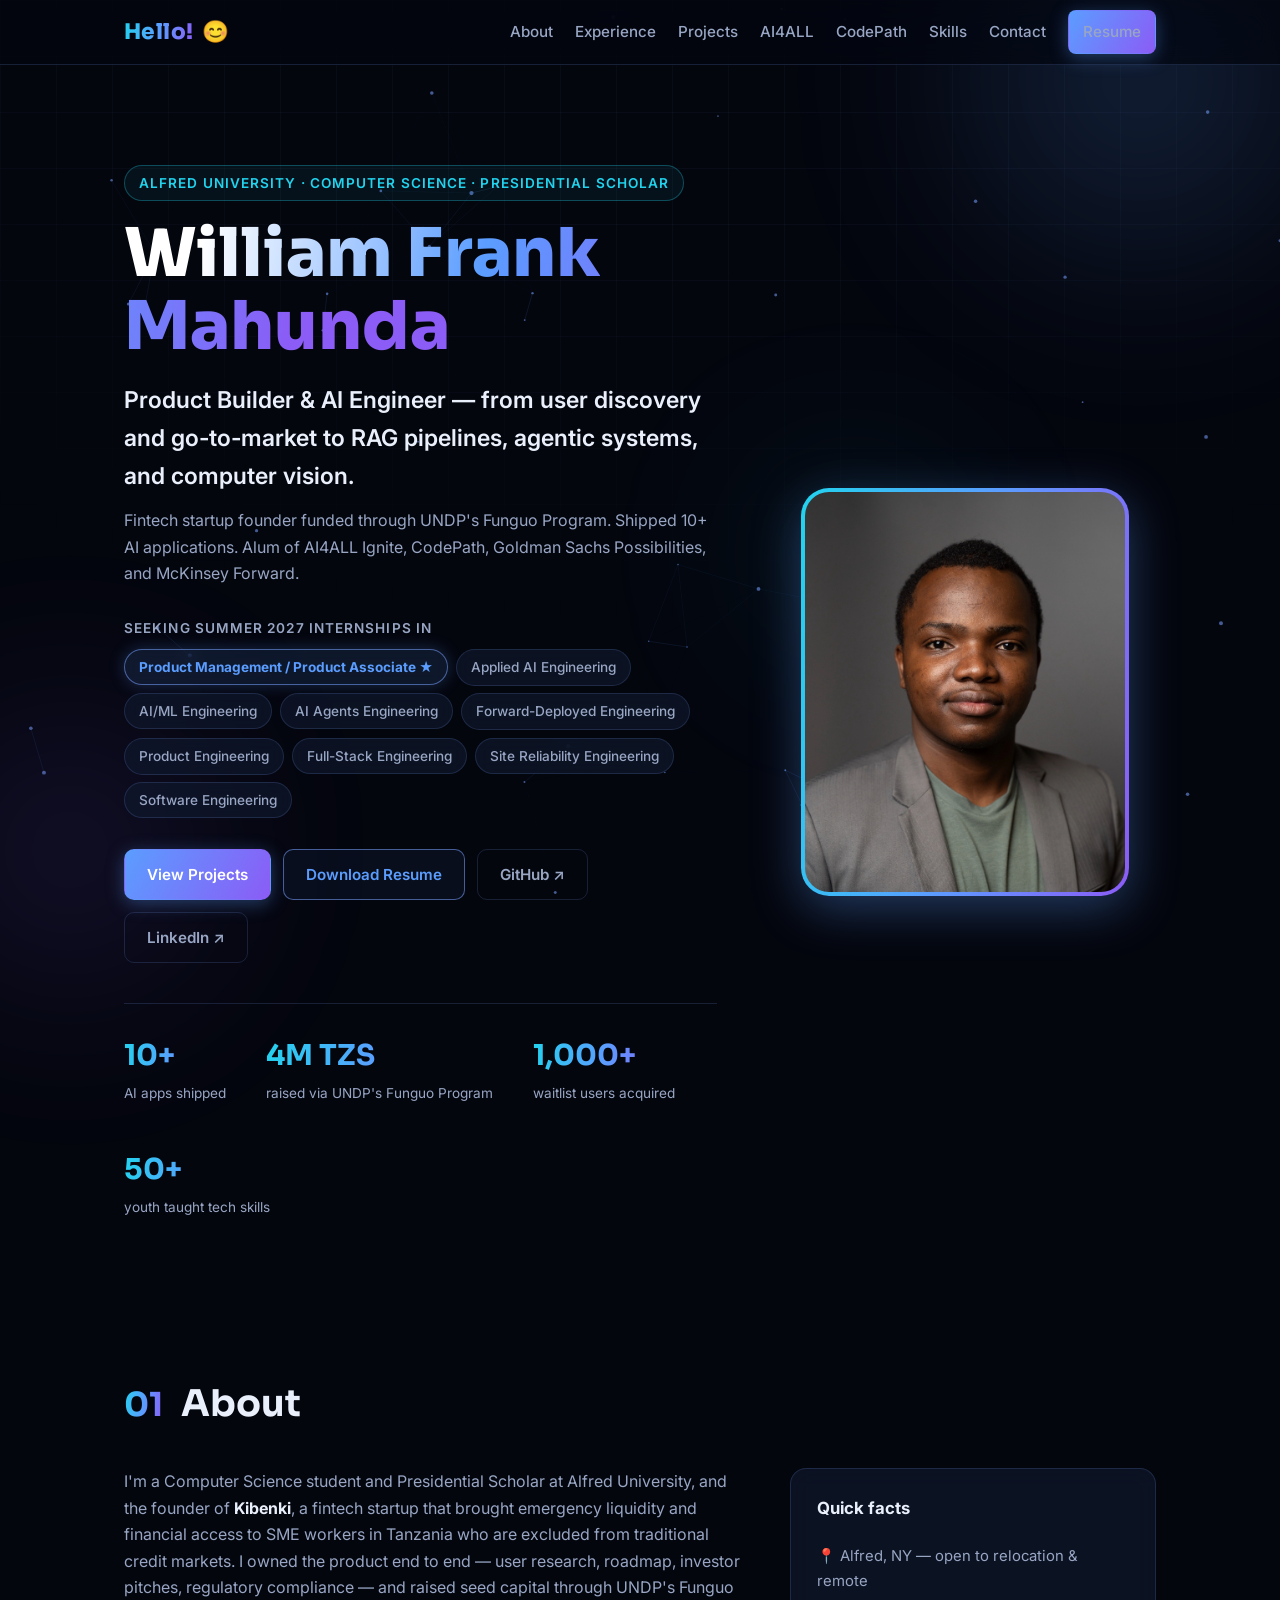
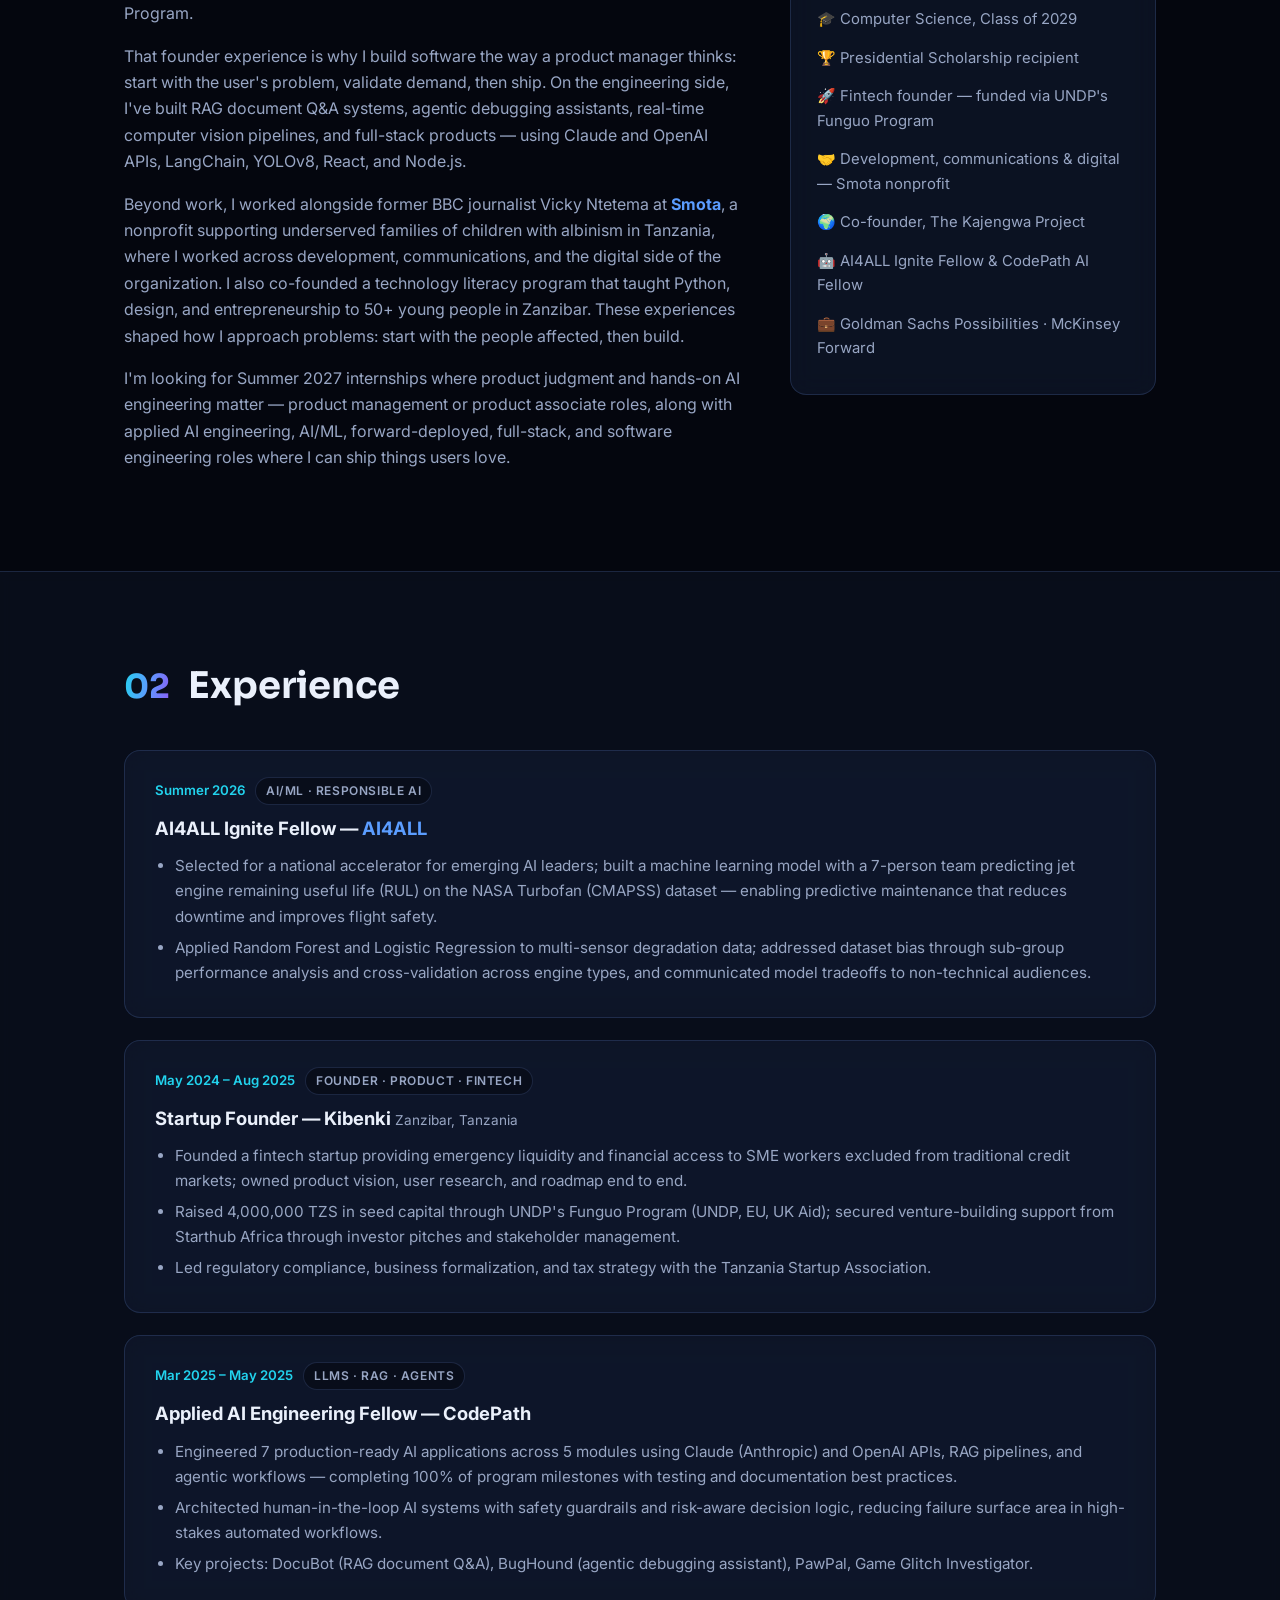
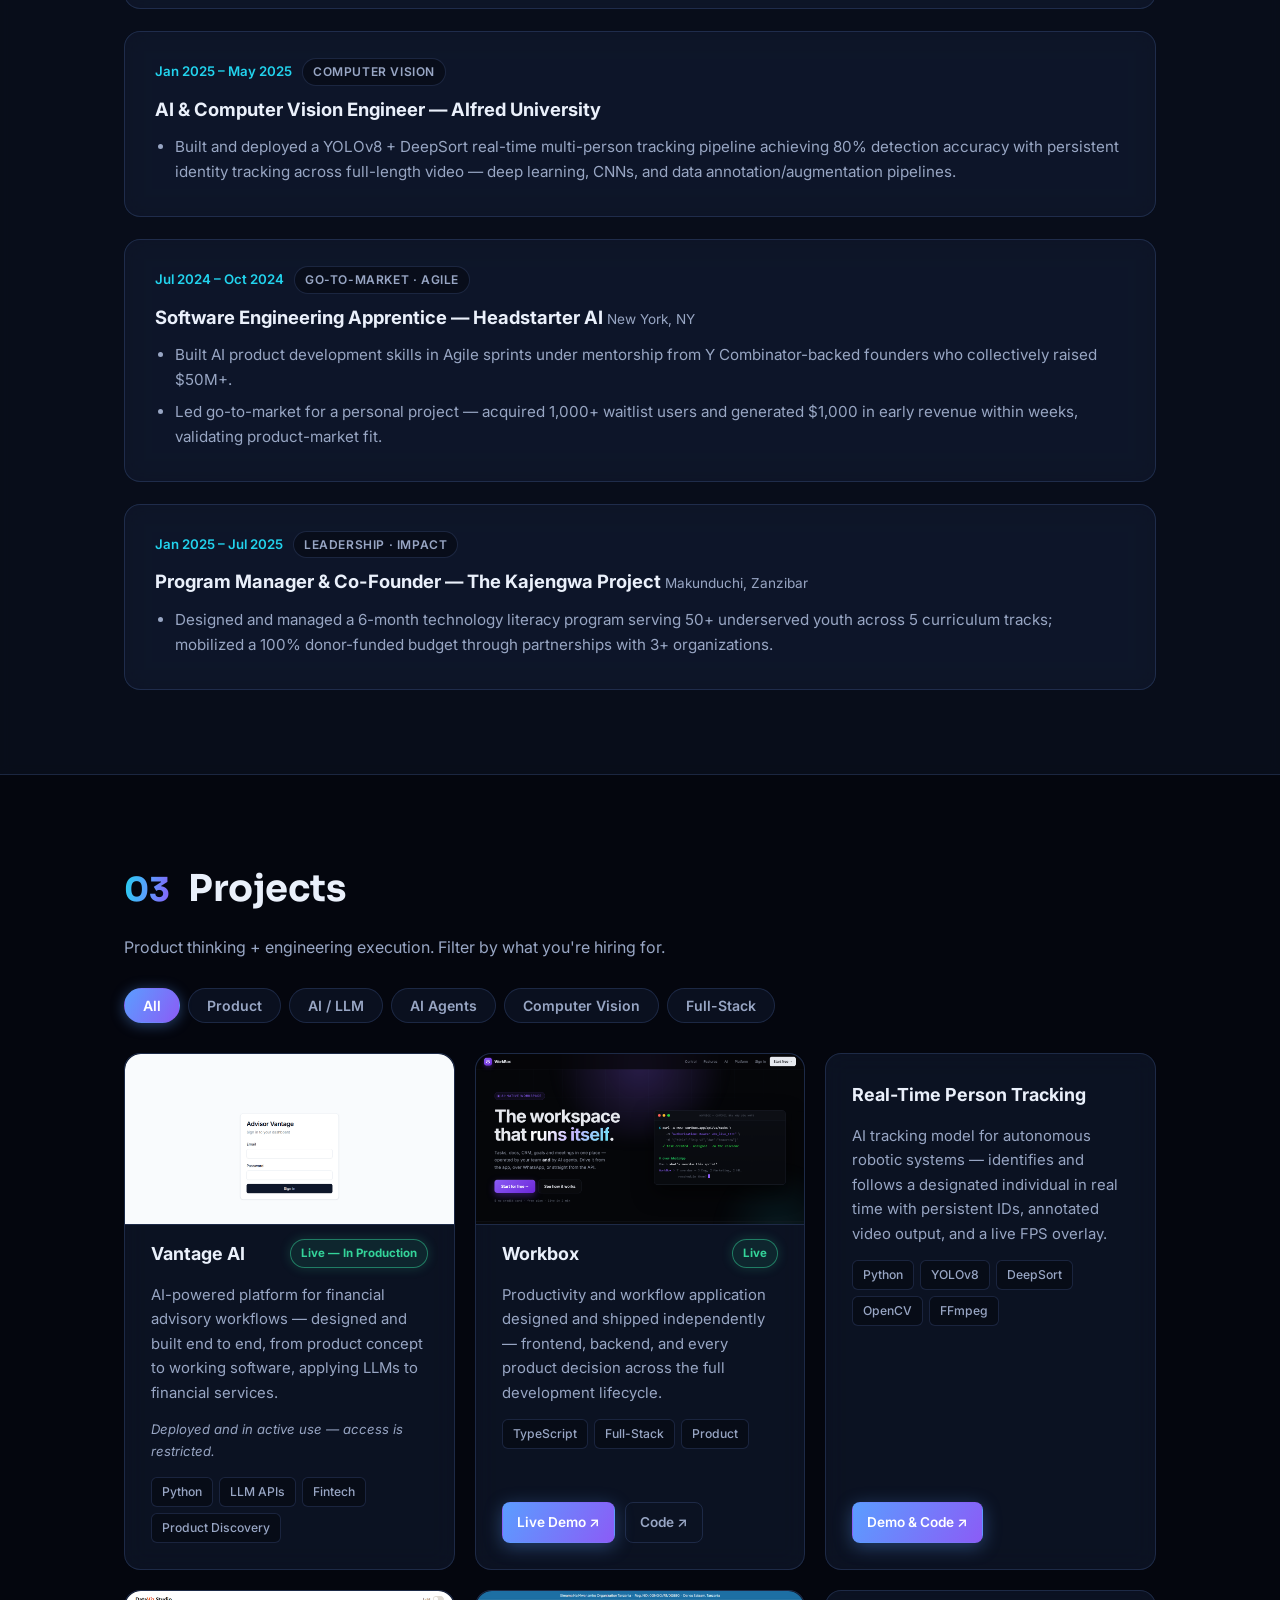
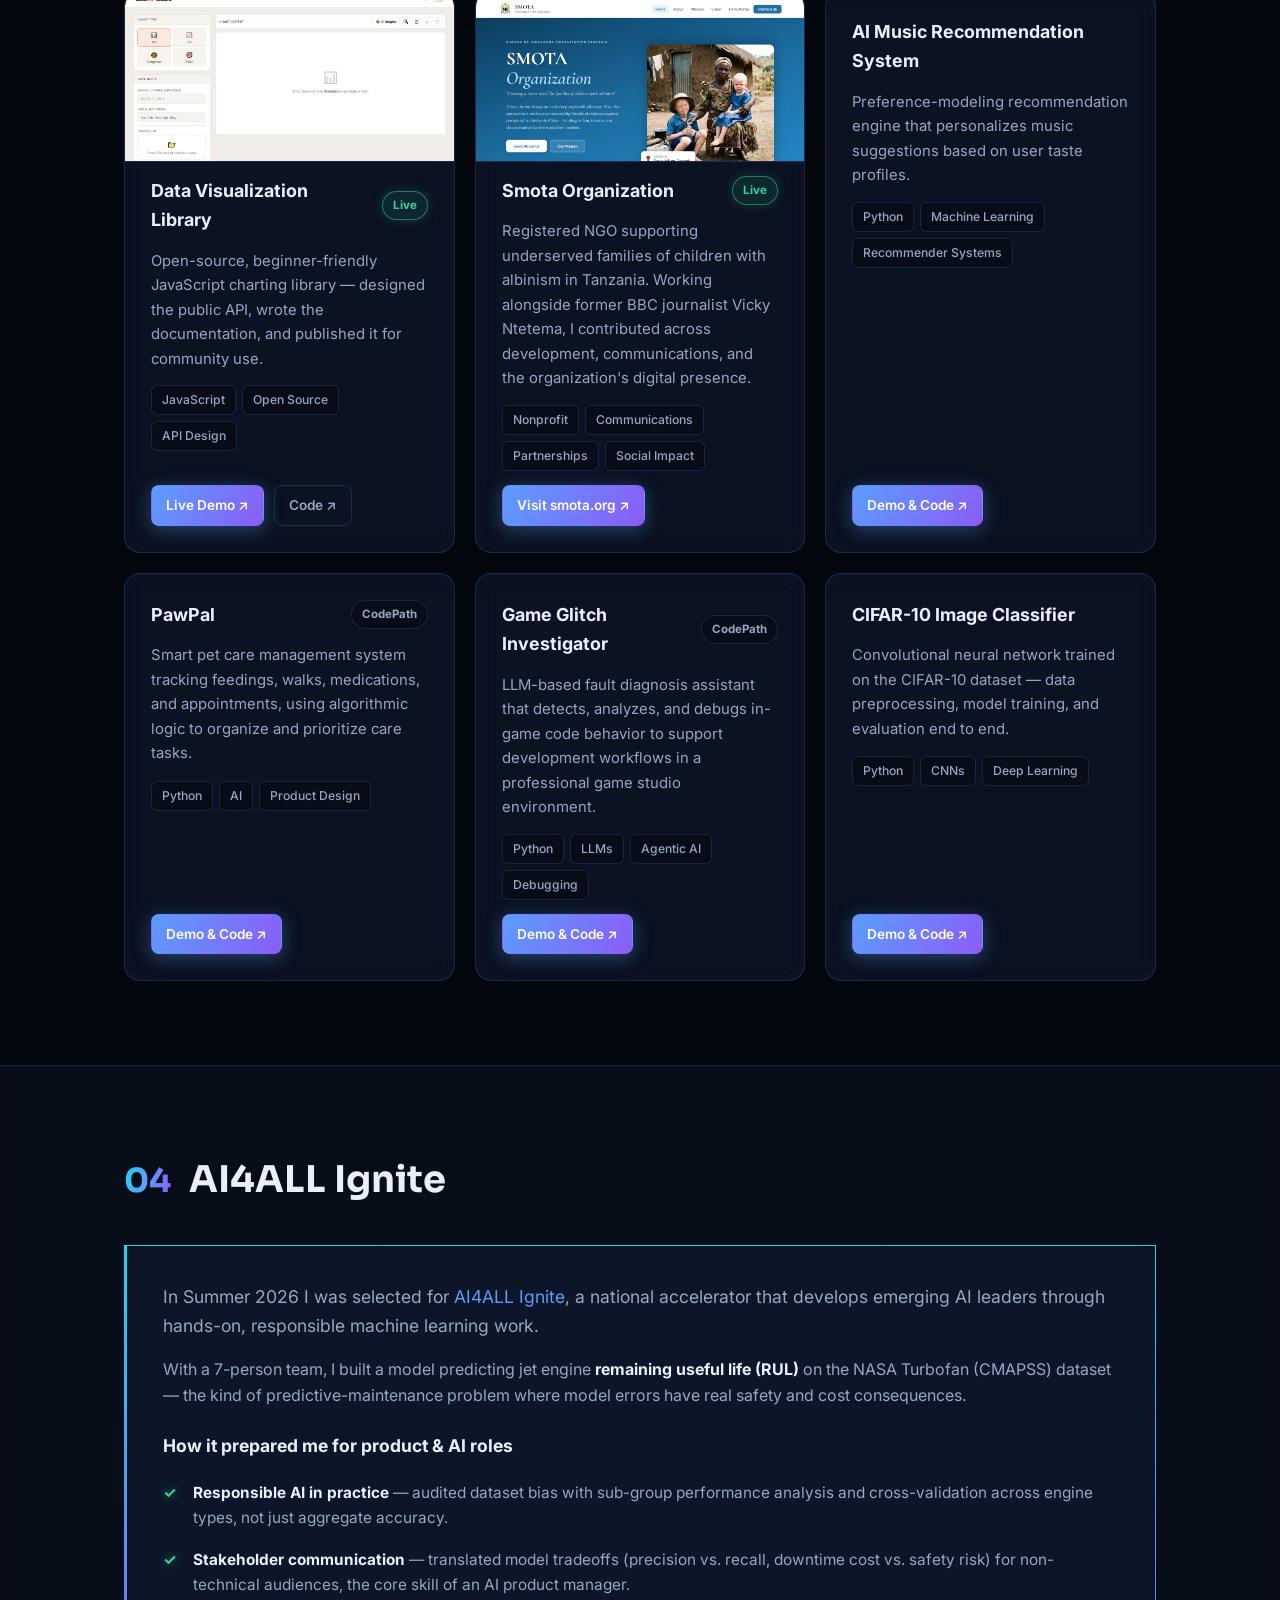
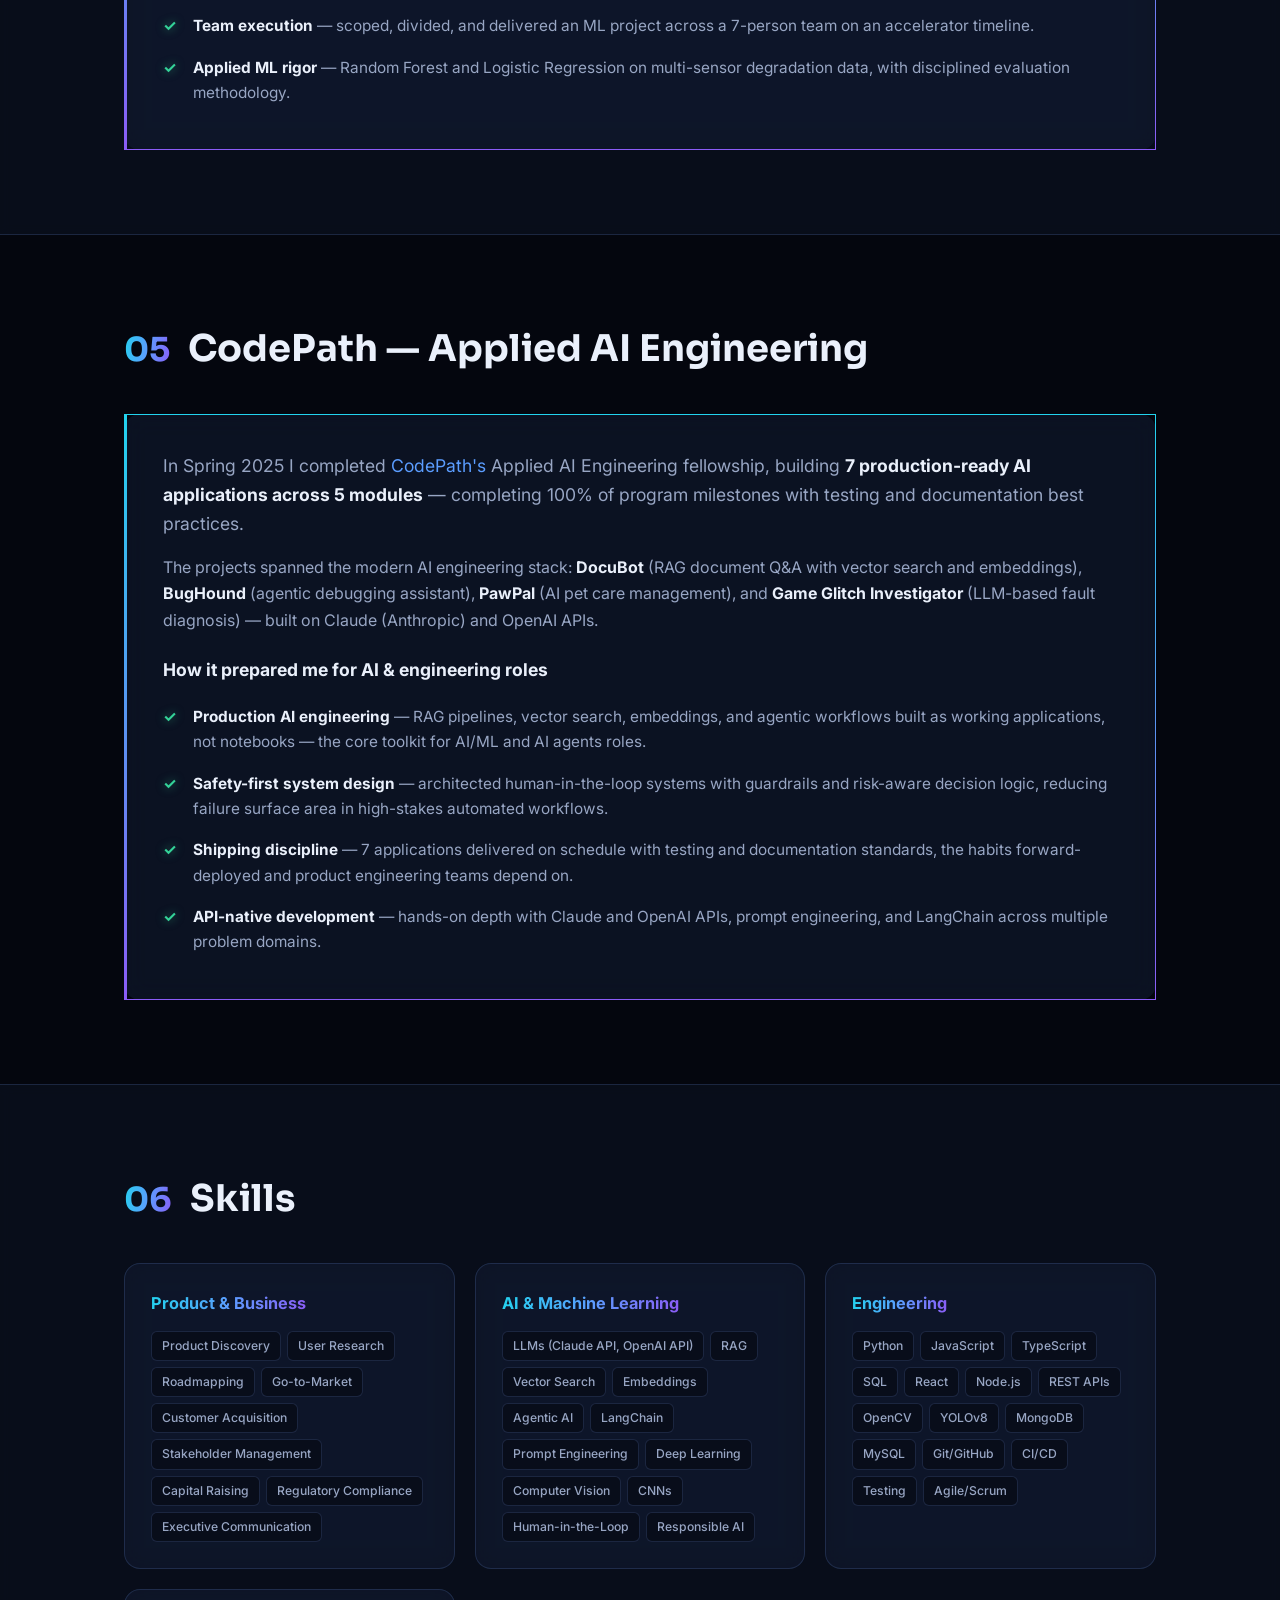
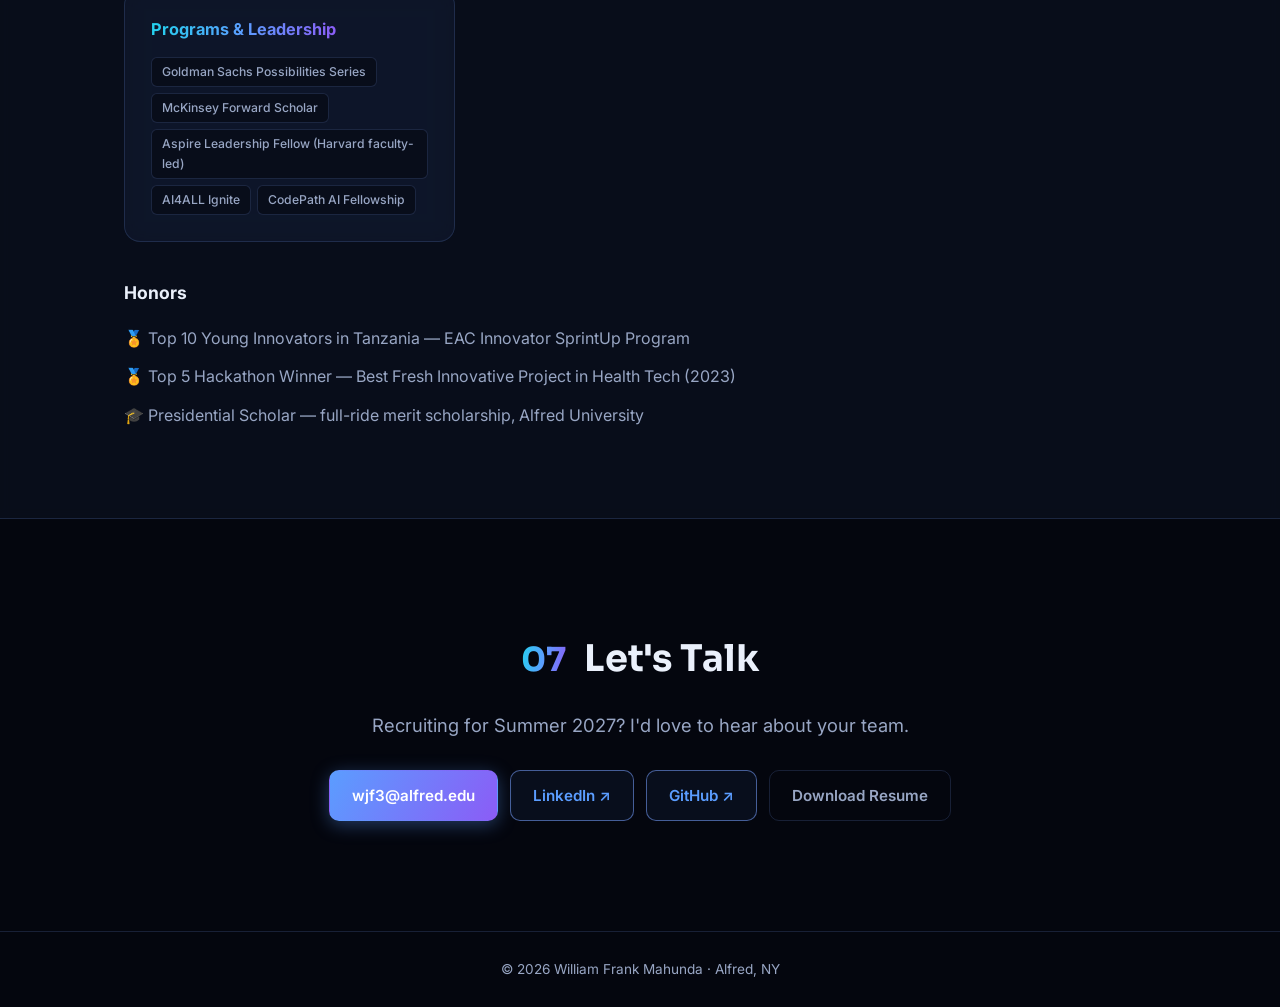
==== commit 10c91e80: "Unbold product management wording in About" ====
--- a/index.html
+++ b/index.html
@@ -96,7 +96,7 @@
           <p>I'm a Computer Science student and Presidential Scholar at Alfred University, and the founder of <strong>Kibenki</strong>, a fintech startup that brought emergency liquidity and financial access to SME workers in Tanzania who are excluded from traditional credit markets. I owned the product end to end — user research, roadmap, investor pitches, regulatory compliance — and raised seed capital through UNDP's Funguo Program.</p>
           <p>That founder experience is why I build software the way a product manager thinks: start with the user's problem, validate demand, then ship. On the engineering side, I've built RAG document Q&amp;A systems, agentic debugging assistants, real-time computer vision pipelines, and full-stack products — using Claude and OpenAI APIs, LangChain, YOLOv8, React, and Node.js.</p>
           <p>Beyond work, I worked alongside former BBC journalist Vicky Ntetema at <strong><a href="https://smota.org" target="_blank" rel="noopener">Smota</a></strong>, a nonprofit supporting underserved families of children with albinism in Tanzania, where I worked across development, communications, and the digital side of the organization. I also co-founded a technology literacy program that taught Python, design, and entrepreneurship to 50+ young people in Zanzibar. These experiences shaped how I approach problems: start with the people affected, then build.</p>
-          <p>I'm looking for Summer 2027 internships where product judgment and hands-on AI engineering matter — <strong>product management or product associate roles</strong>, along with applied AI engineering, AI/ML, forward-deployed, full-stack, and software engineering roles where I can ship things users love.</p>
+          <p>I'm looking for Summer 2027 internships where product judgment and hands-on AI engineering matter — product management or product associate roles, along with applied AI engineering, AI/ML, forward-deployed, full-stack, and software engineering roles where I can ship things users love.</p>
         </div>
         <div class="about-facts">
           <h3>Quick facts</h3>
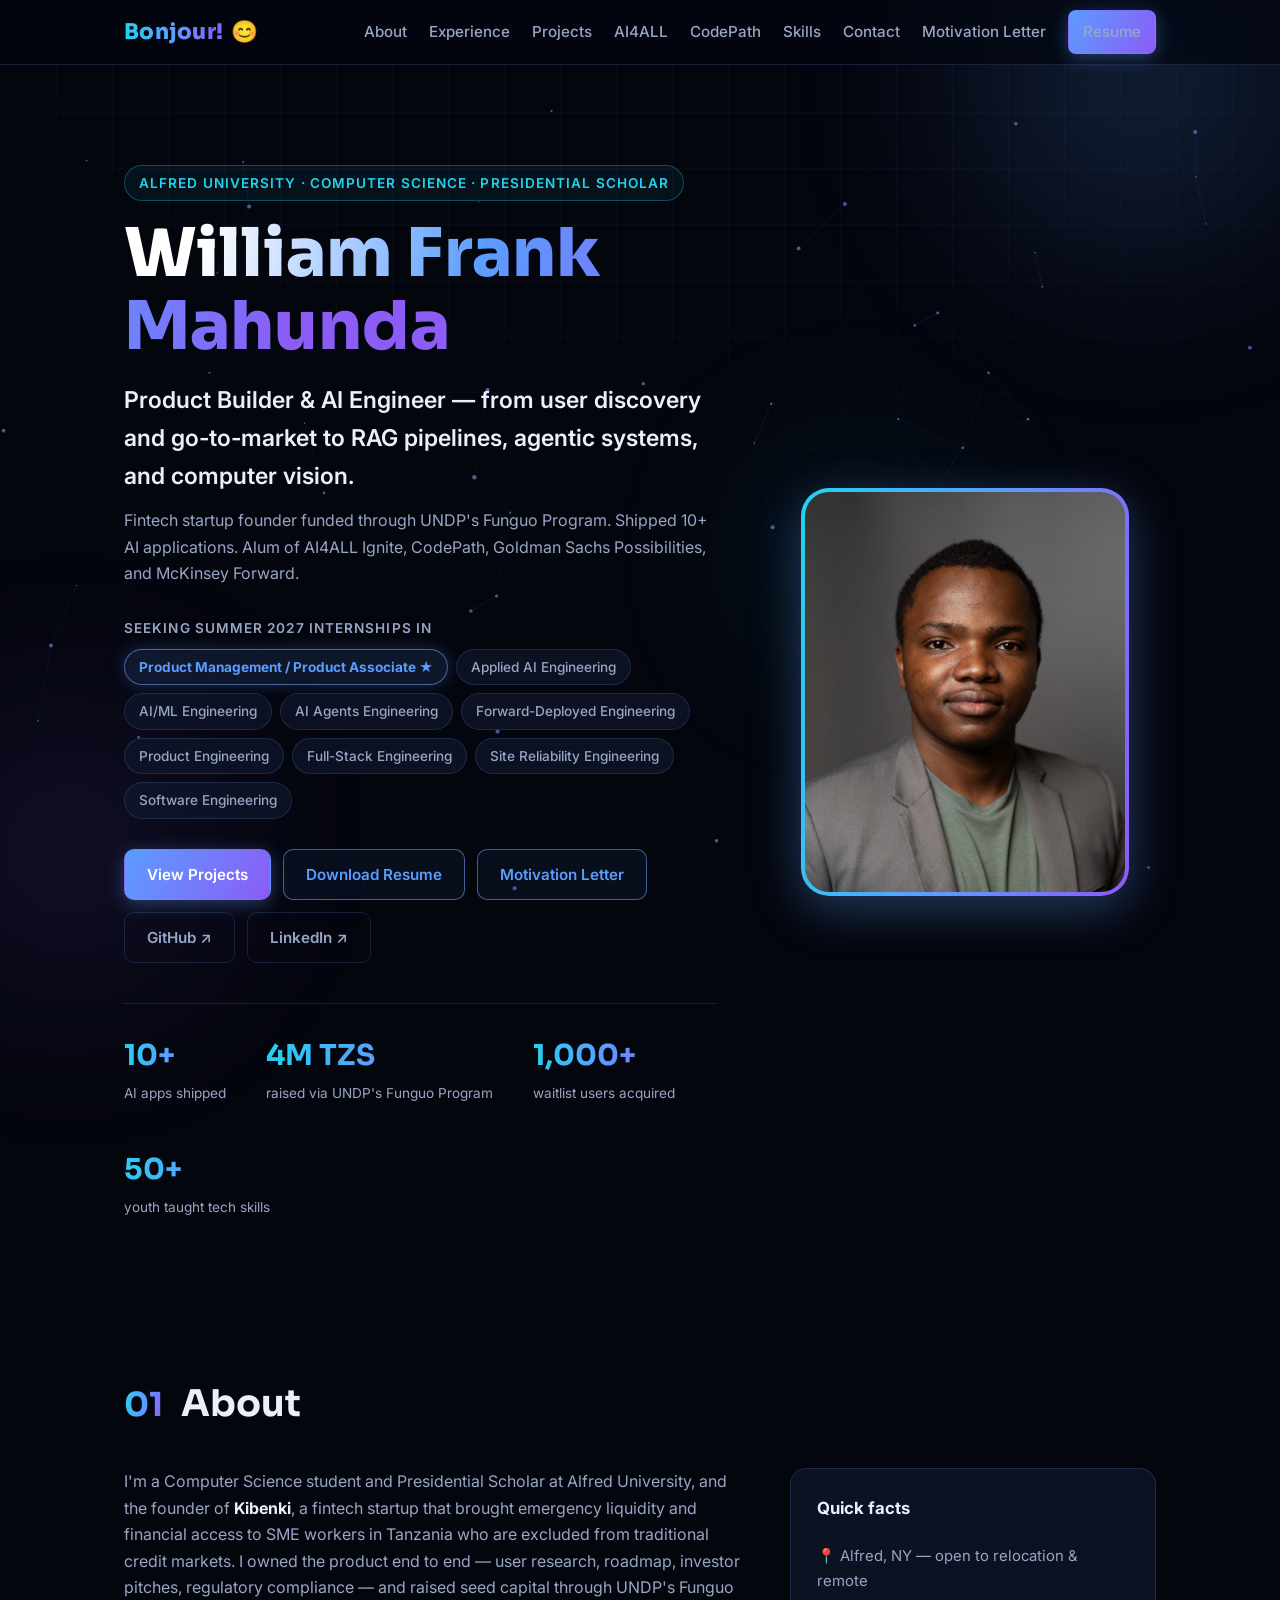
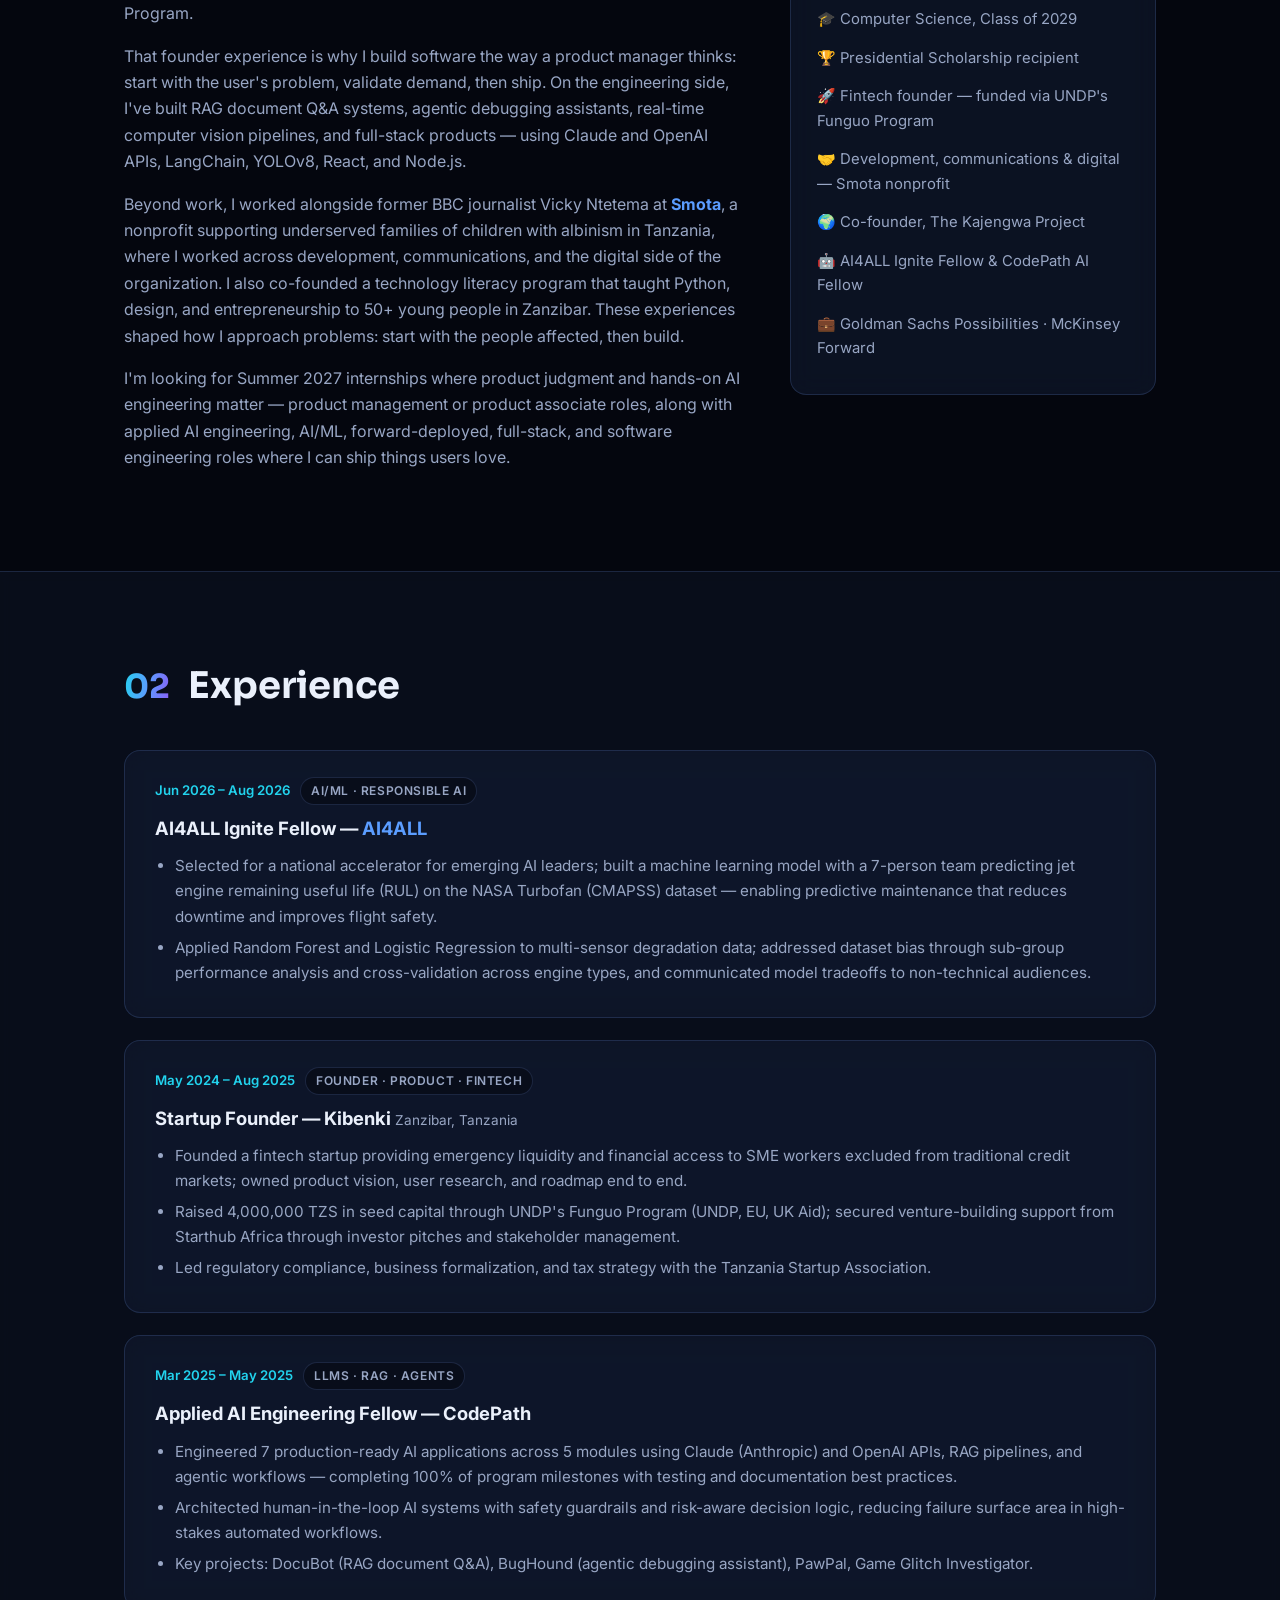
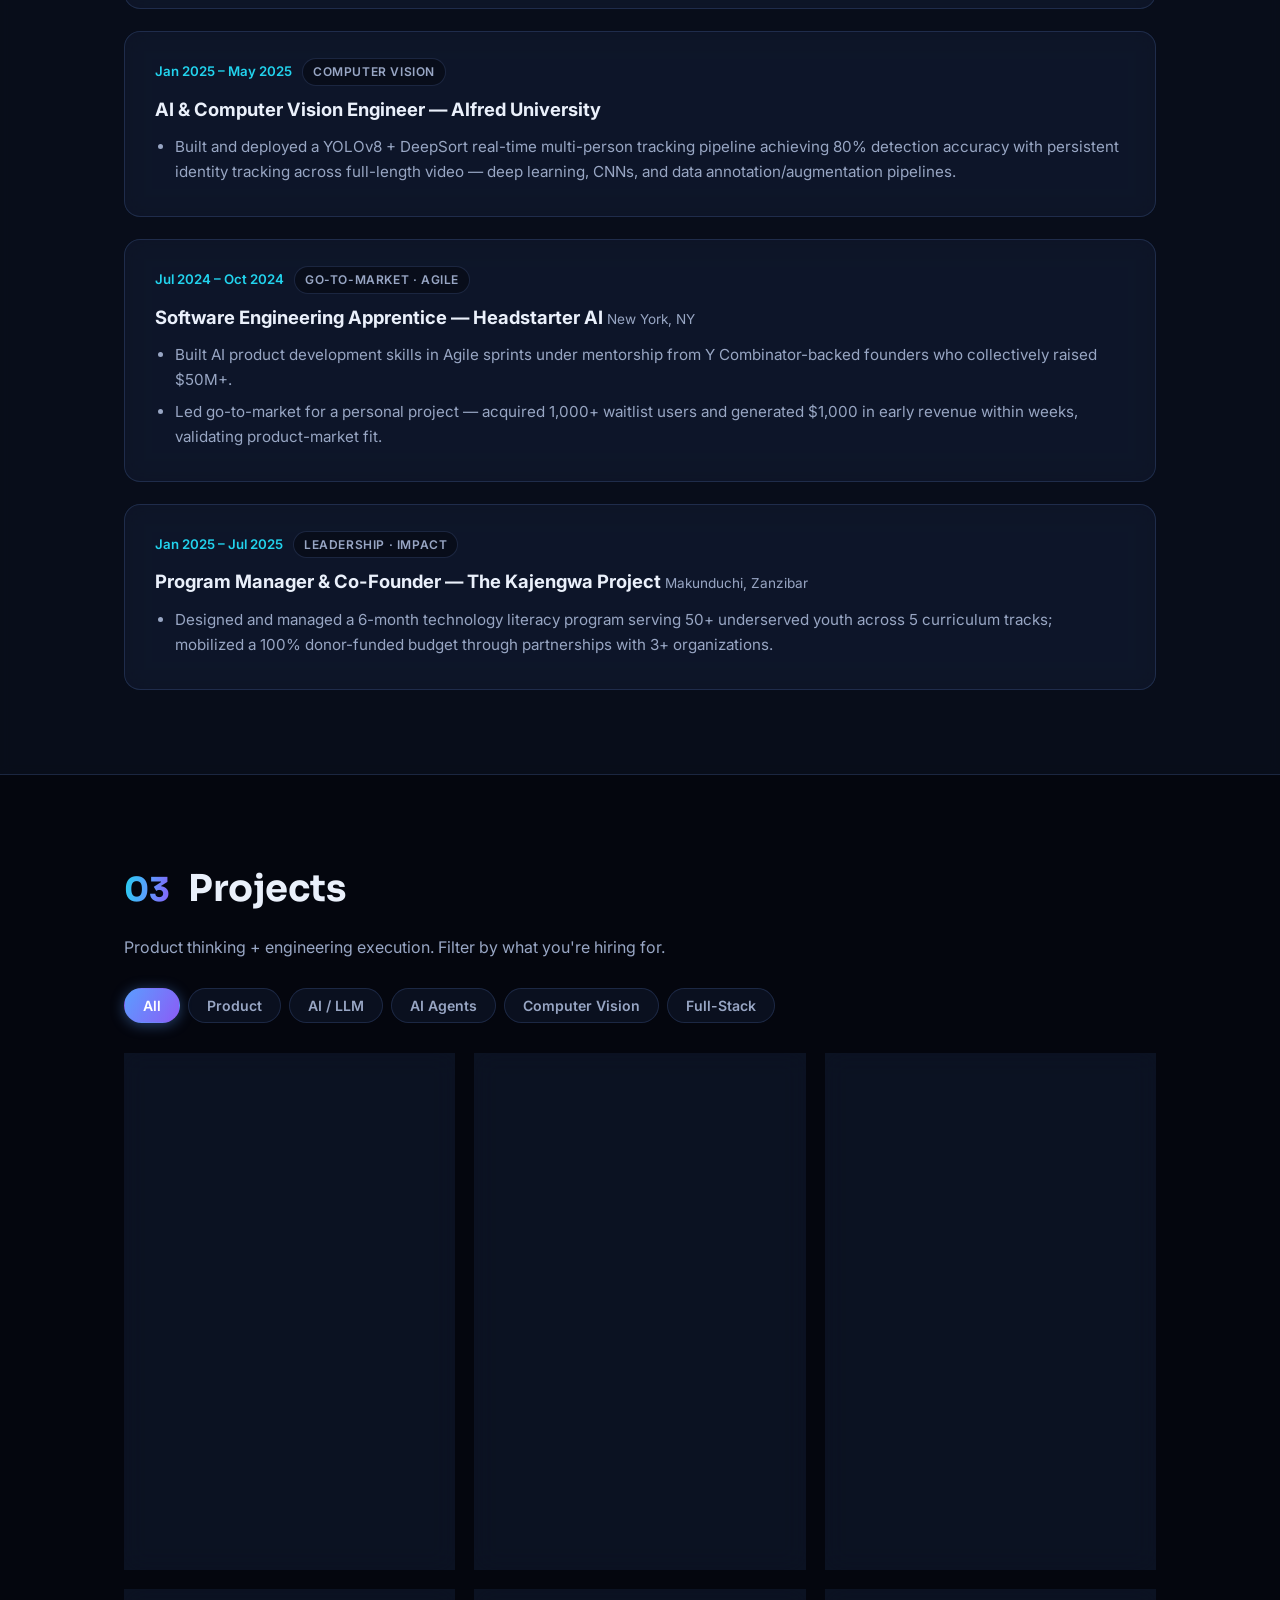
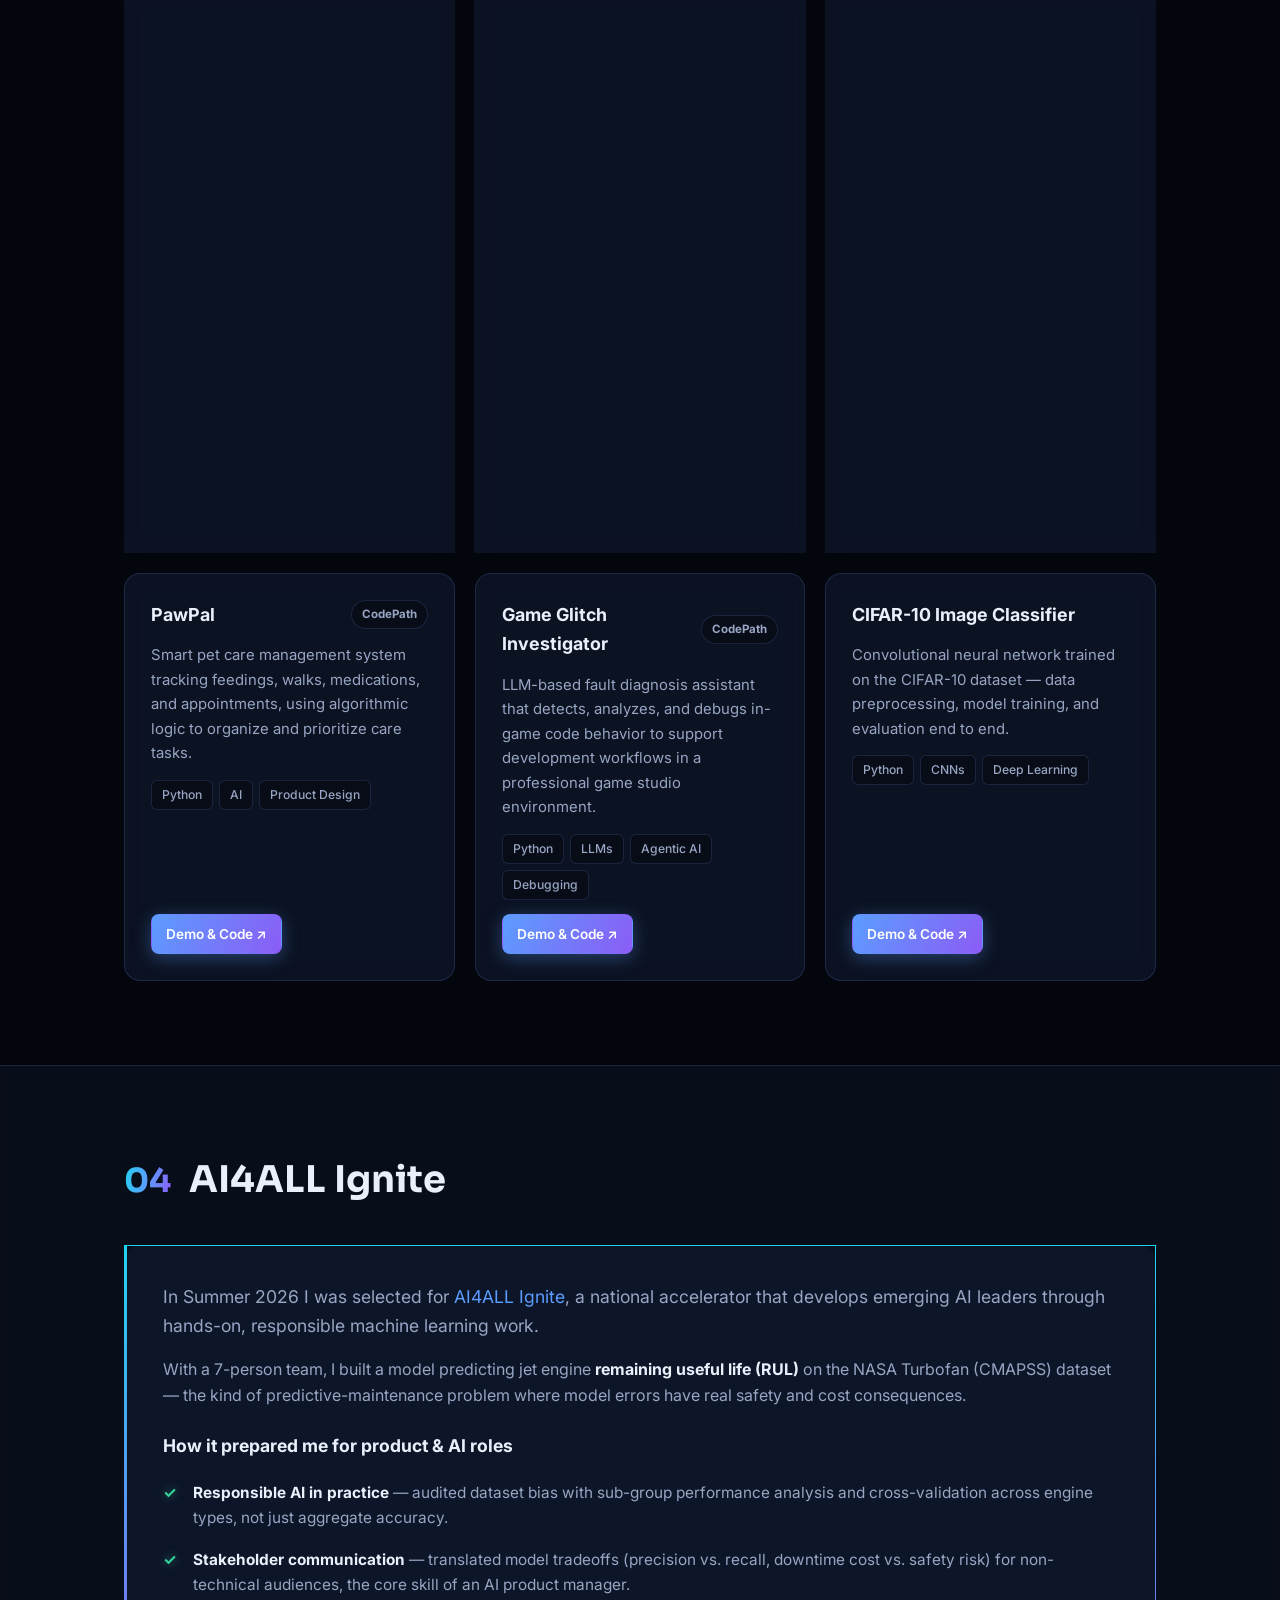
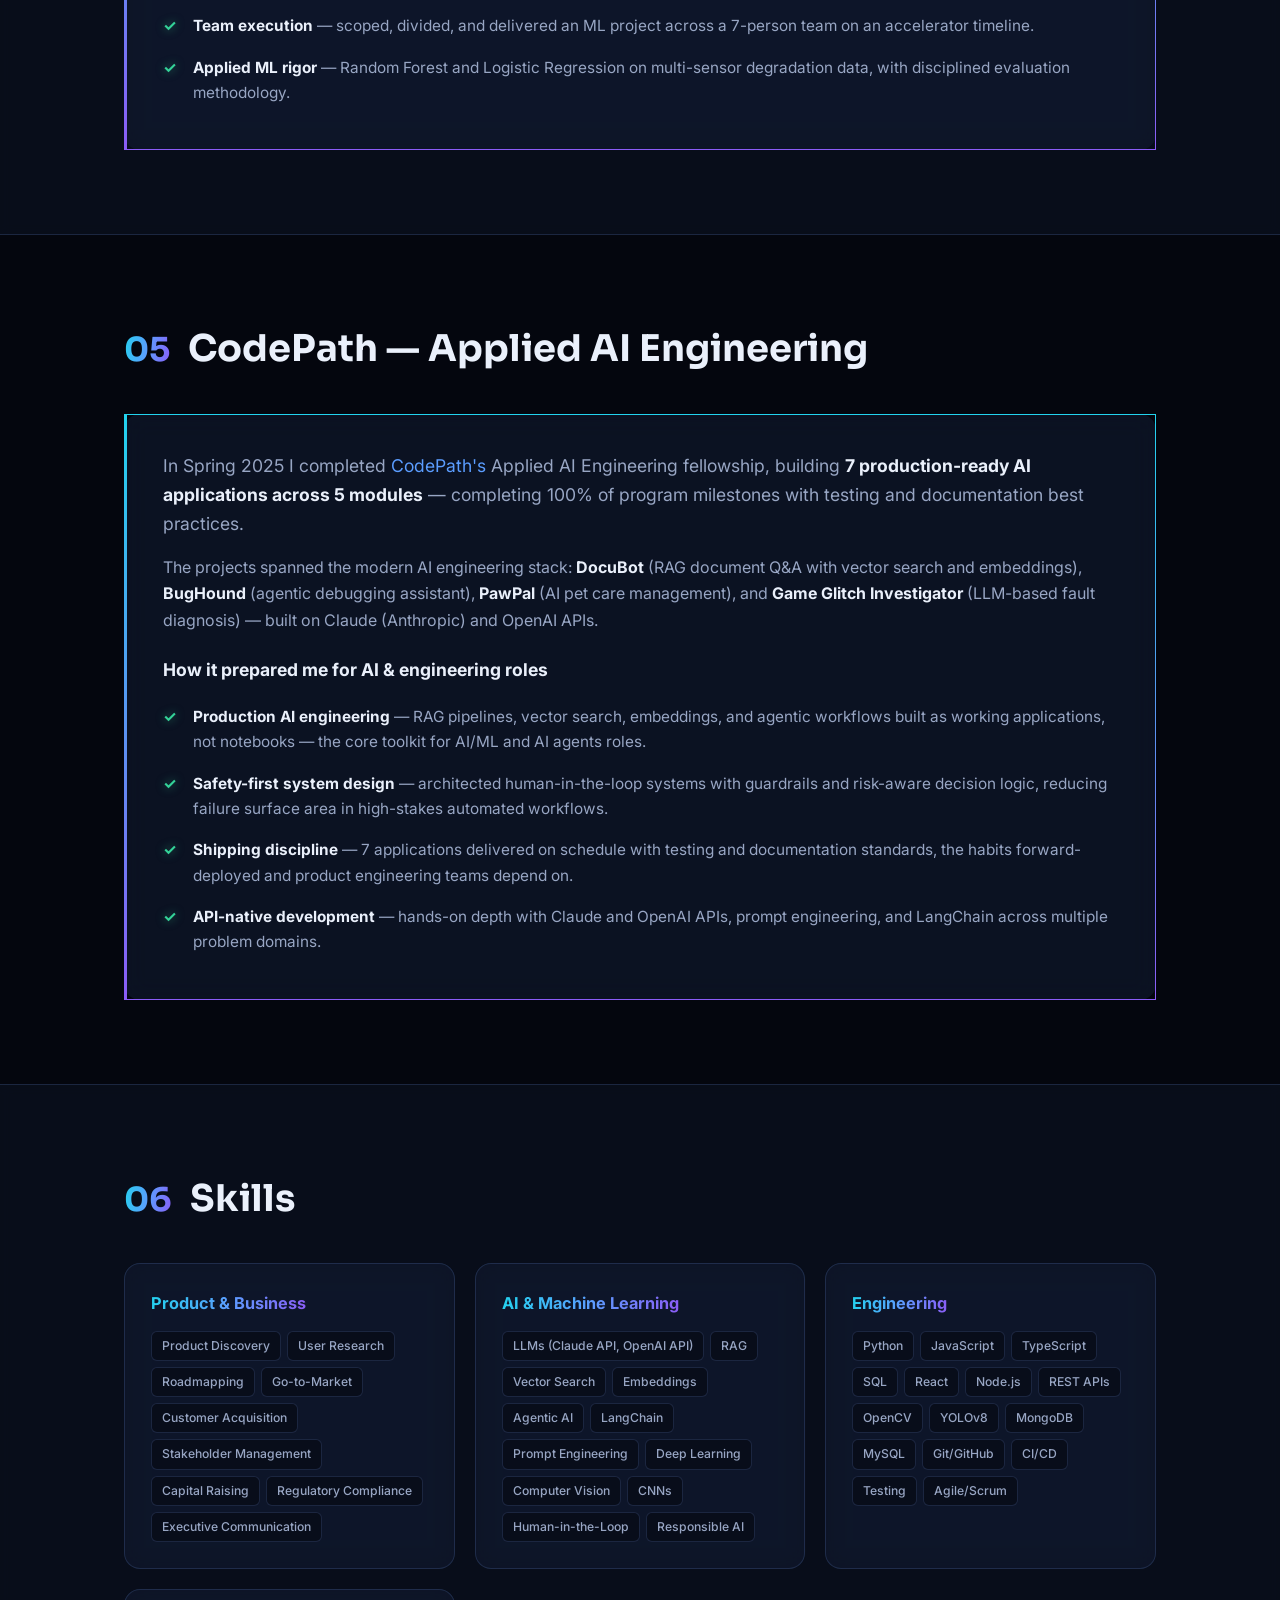
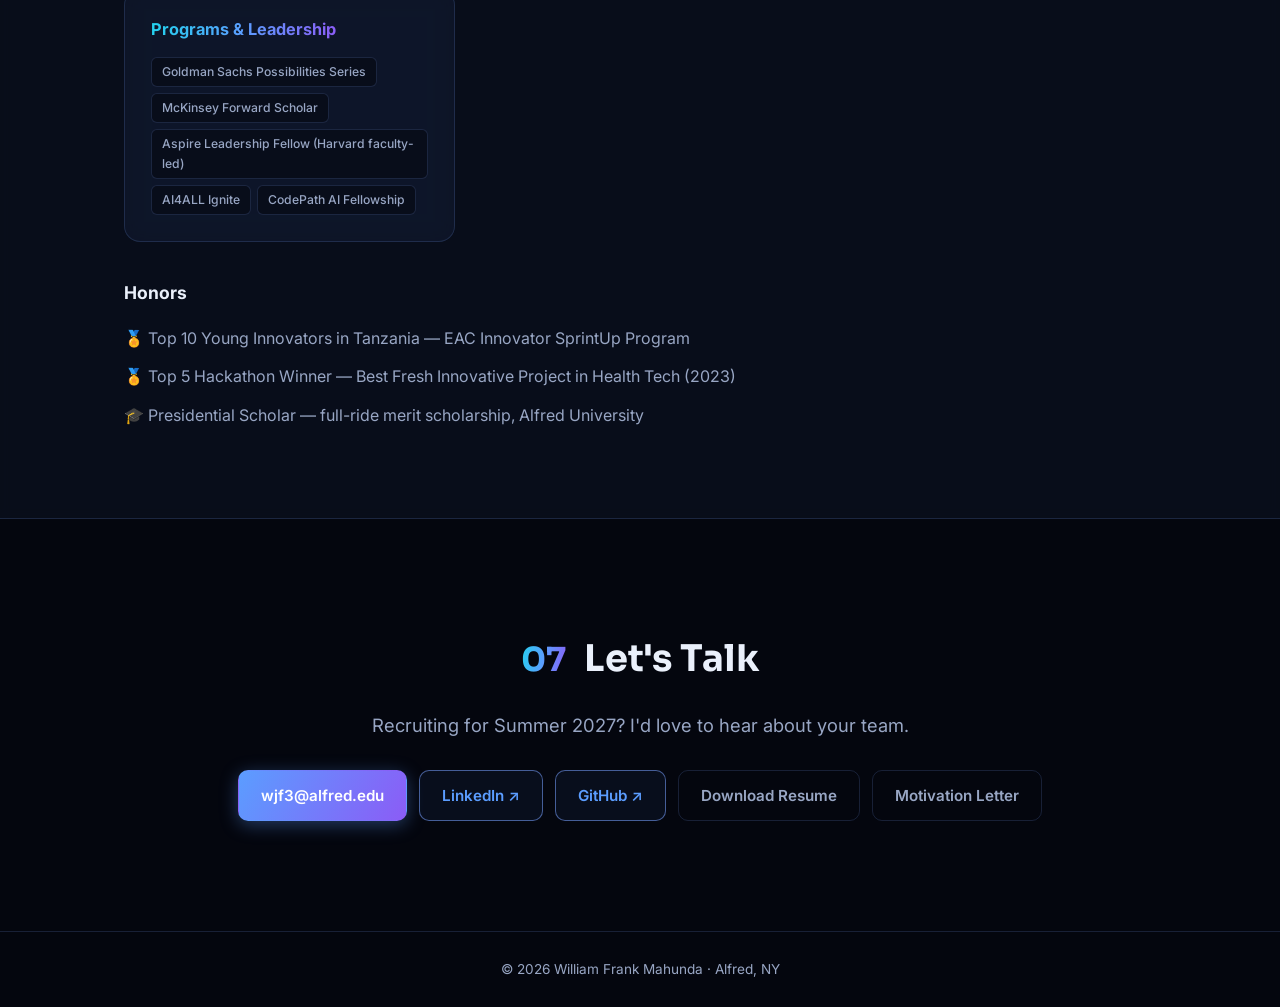
==== commit 326888e8: "Update 2027 resume PDF, add motivation letter page, rebrand nav to Bonjour" ====
--- a/index.html
+++ b/index.html
@@ -24,7 +24,7 @@
 
 <header class="nav" id="top">
   <div class="container nav-inner">
-    <a href="#top" class="brand"><span class="brand-text">Hello!</span> <span class="brand-emoji">😊</span></a>
+    <a href="#top" class="brand"><span class="brand-text">Bonjour!</span> <span class="brand-emoji">😊</span></a>
     <nav class="nav-links" id="navLinks">
       <a href="#about">About</a>
       <a href="#experience">Experience</a>
@@ -33,6 +33,7 @@
       <a href="#codepath">CodePath</a>
       <a href="#skills">Skills</a>
       <a href="#contact">Contact</a>
+      <a href="motivation-letter.html">Motivation Letter</a>
       <a href="resume.html" class="btn btn-small btn-primary">Resume</a>
     </nav>
     <button class="nav-toggle" id="navToggle" aria-label="Toggle navigation">☰</button>
@@ -67,6 +68,7 @@
       <div class="hero-actions">
         <a href="#projects" class="btn btn-primary">View Projects</a>
         <a href="assets/William_Frank_Mahunda_Resume.pdf" class="btn btn-outline" download>Download Resume</a>
+        <a href="motivation-letter.html" class="btn btn-outline">Motivation Letter</a>
         <a href="https://github.com/William-franklyn" class="btn btn-ghost" target="_blank" rel="noopener">GitHub ↗</a>
         <a href="https://linkedin.com/in/william-frank-mahunda" class="btn btn-ghost" target="_blank" rel="noopener">LinkedIn ↗</a>
       </div>
@@ -122,7 +124,7 @@
       <div class="timeline">
 
         <article class="tl-item">
-          <div class="tl-meta"><span class="tl-date">Summer 2026</span><span class="tl-tag">AI/ML · Responsible AI</span></div>
+          <div class="tl-meta"><span class="tl-date">Jun 2026 – Aug 2026</span><span class="tl-tag">AI/ML · Responsible AI</span></div>
           <h3>AI4ALL Ignite Fellow — <a href="https://ai-4-all.org/" target="_blank" rel="noopener">AI4ALL</a></h3>
           <ul>
             <li>Selected for a national accelerator for emerging AI leaders; built a machine learning model with a 7-person team predicting jet engine remaining useful life (RUL) on the NASA Turbofan (CMAPSS) dataset — enabling predictive maintenance that reduces downtime and improves flight safety.</li>
@@ -393,6 +395,7 @@
         <a href="https://linkedin.com/in/william-frank-mahunda" target="_blank" rel="noopener" class="btn btn-outline">LinkedIn ↗</a>
         <a href="https://github.com/William-franklyn" target="_blank" rel="noopener" class="btn btn-outline">GitHub ↗</a>
         <a href="assets/William_Frank_Mahunda_Resume.pdf" class="btn btn-ghost" download>Download Resume</a>
+        <a href="motivation-letter.html" class="btn btn-ghost">Motivation Letter</a>
       </div>
     </div>
   </section>
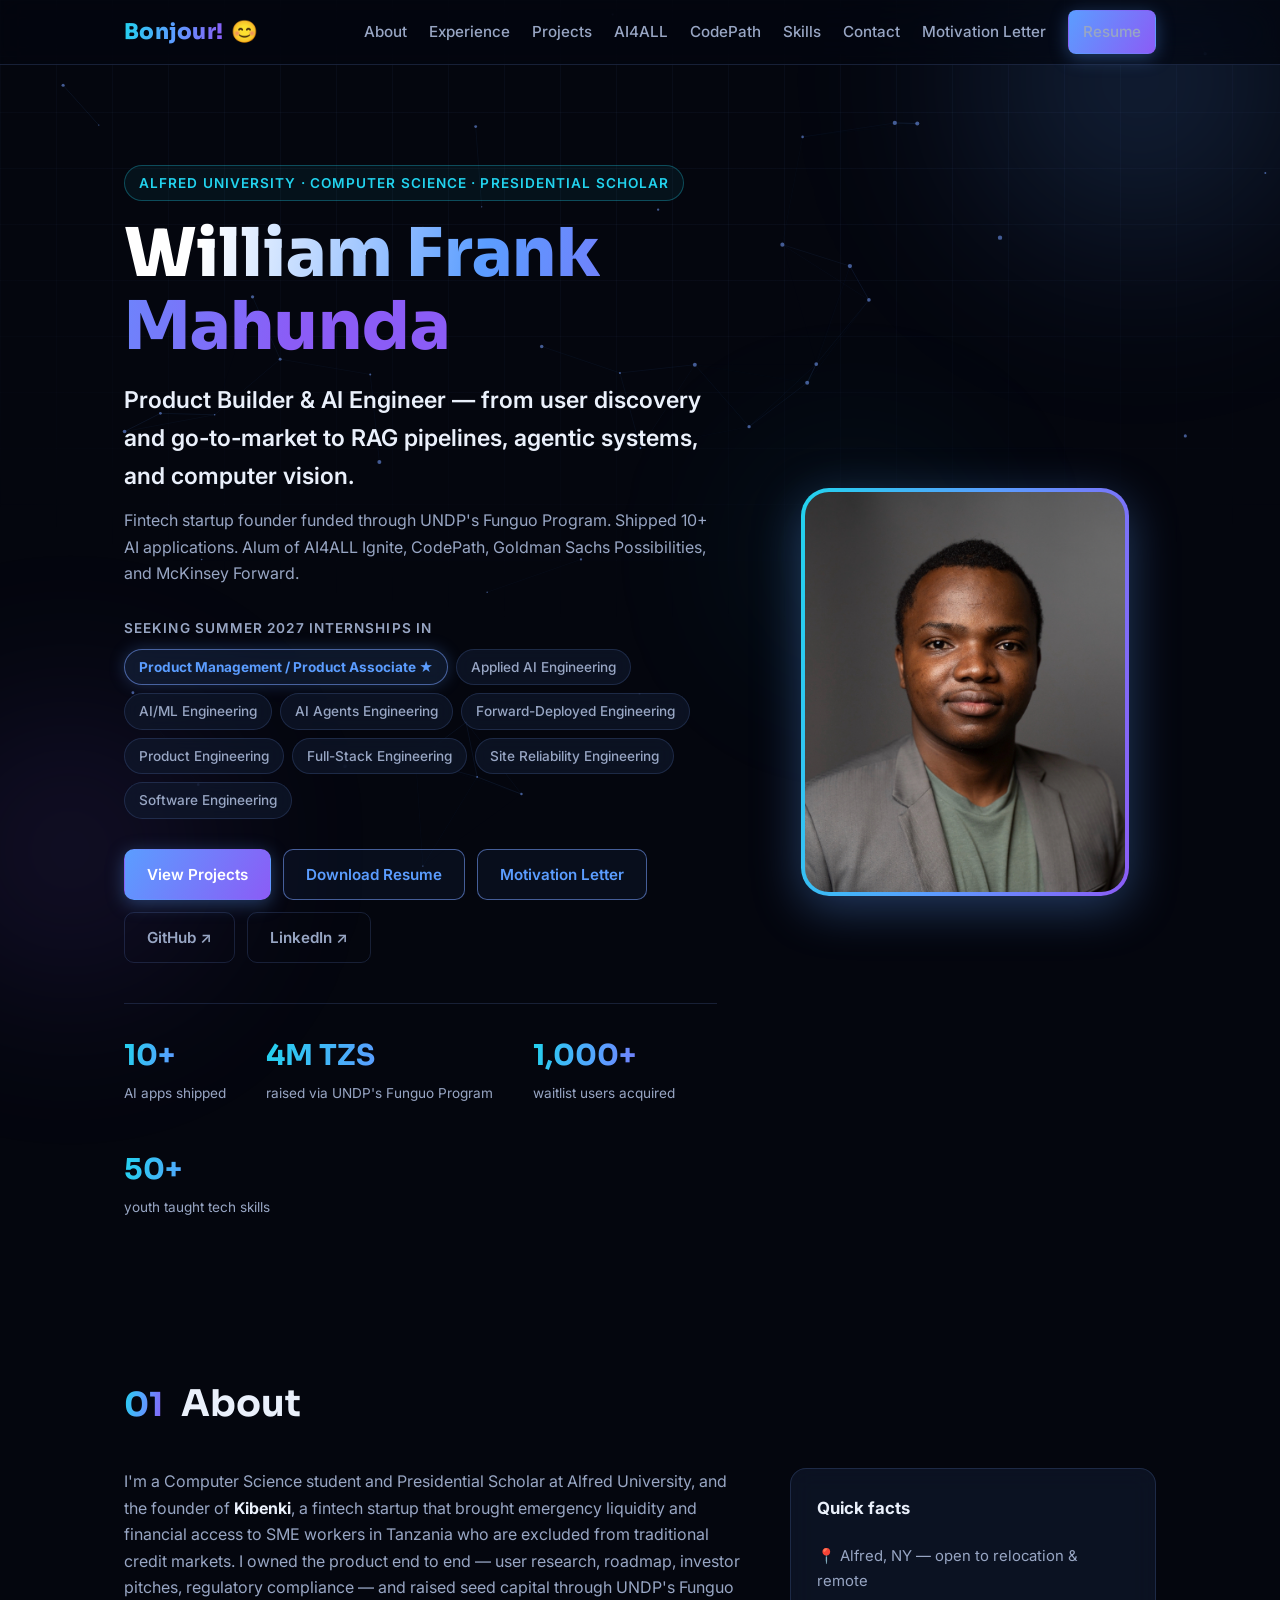
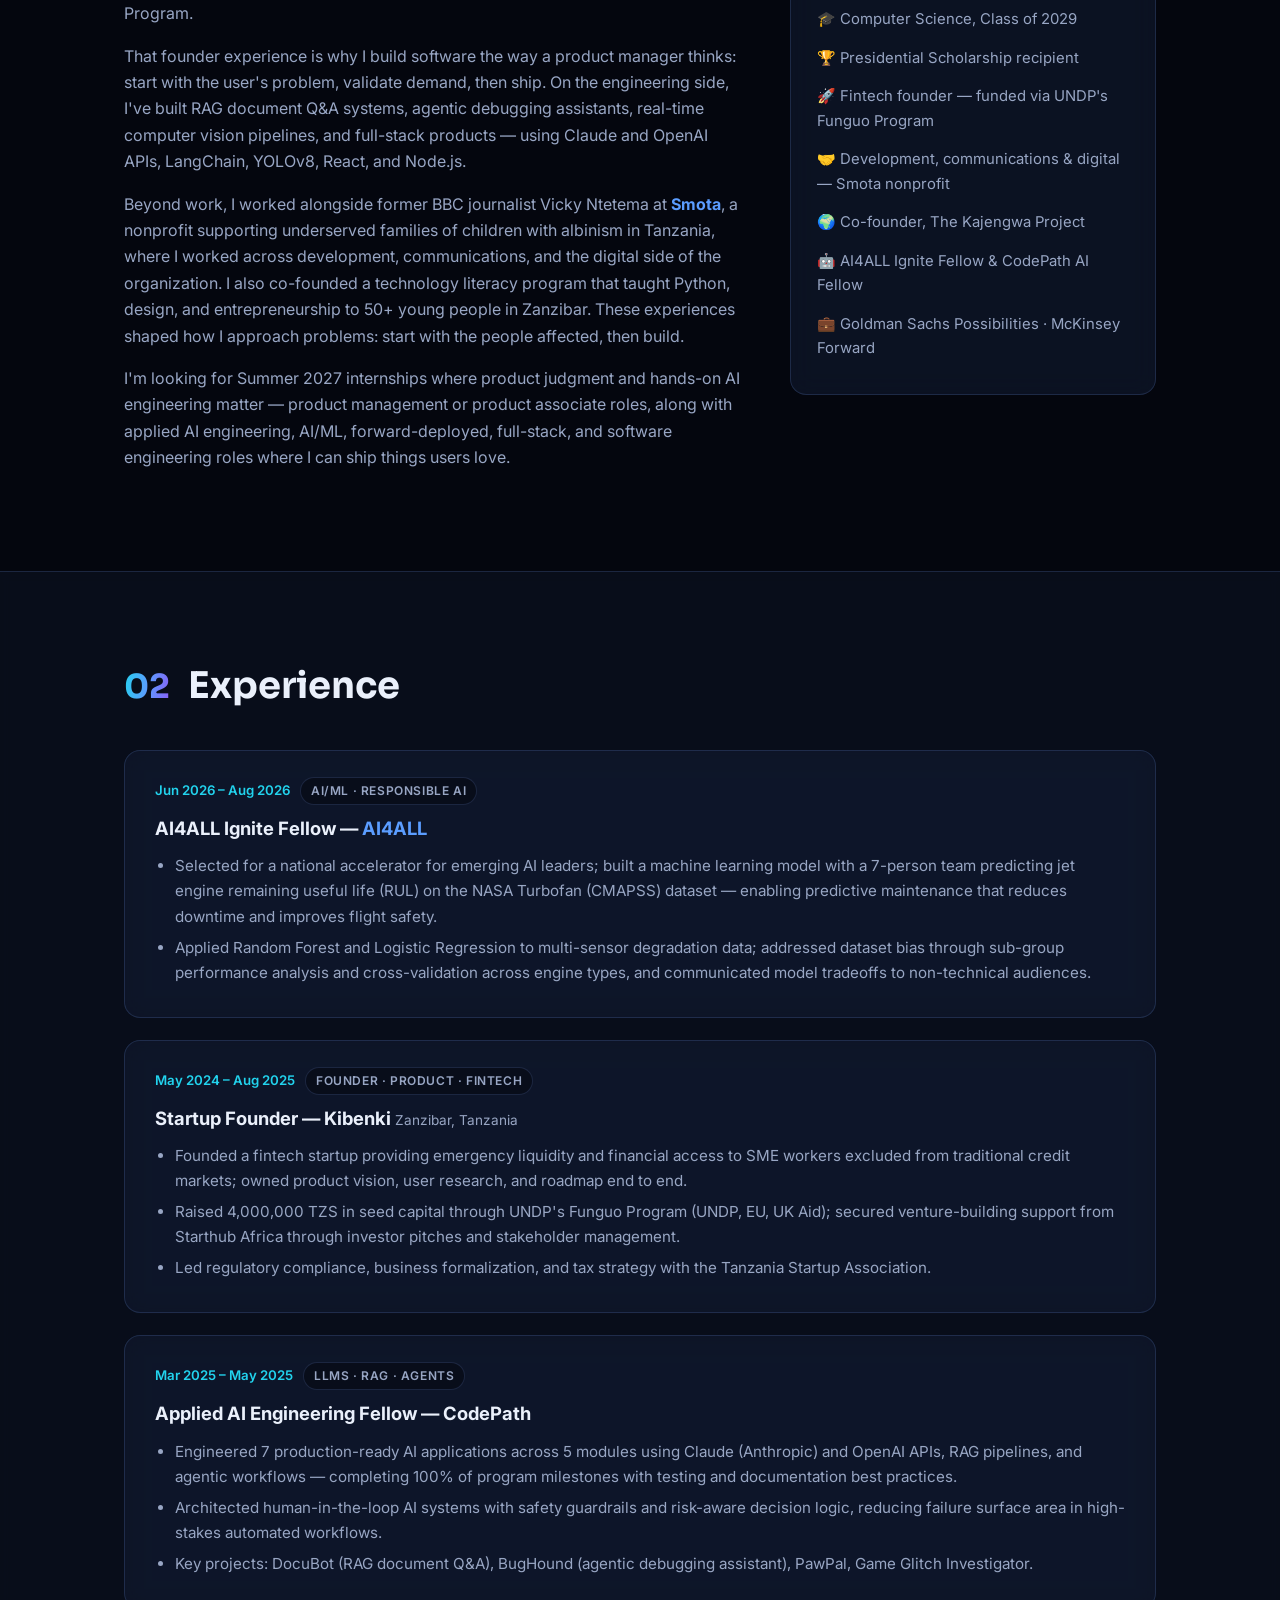
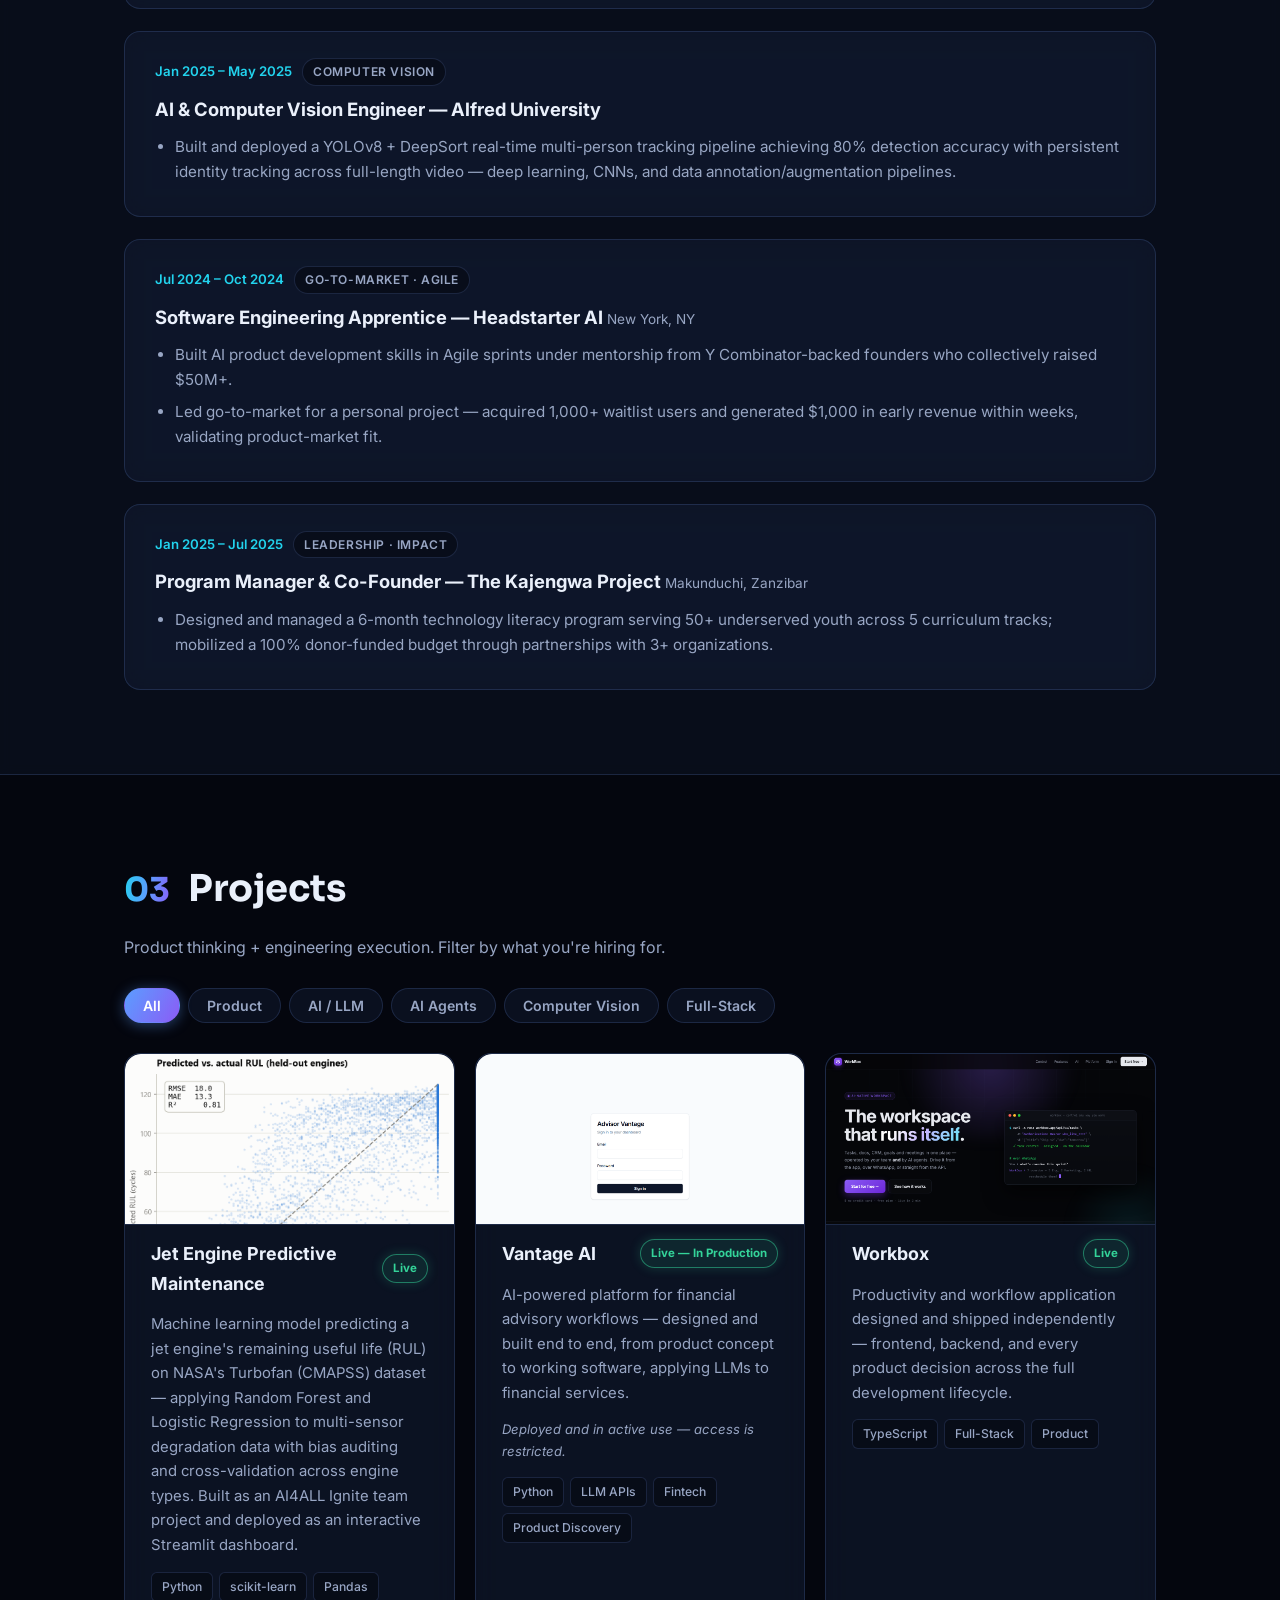
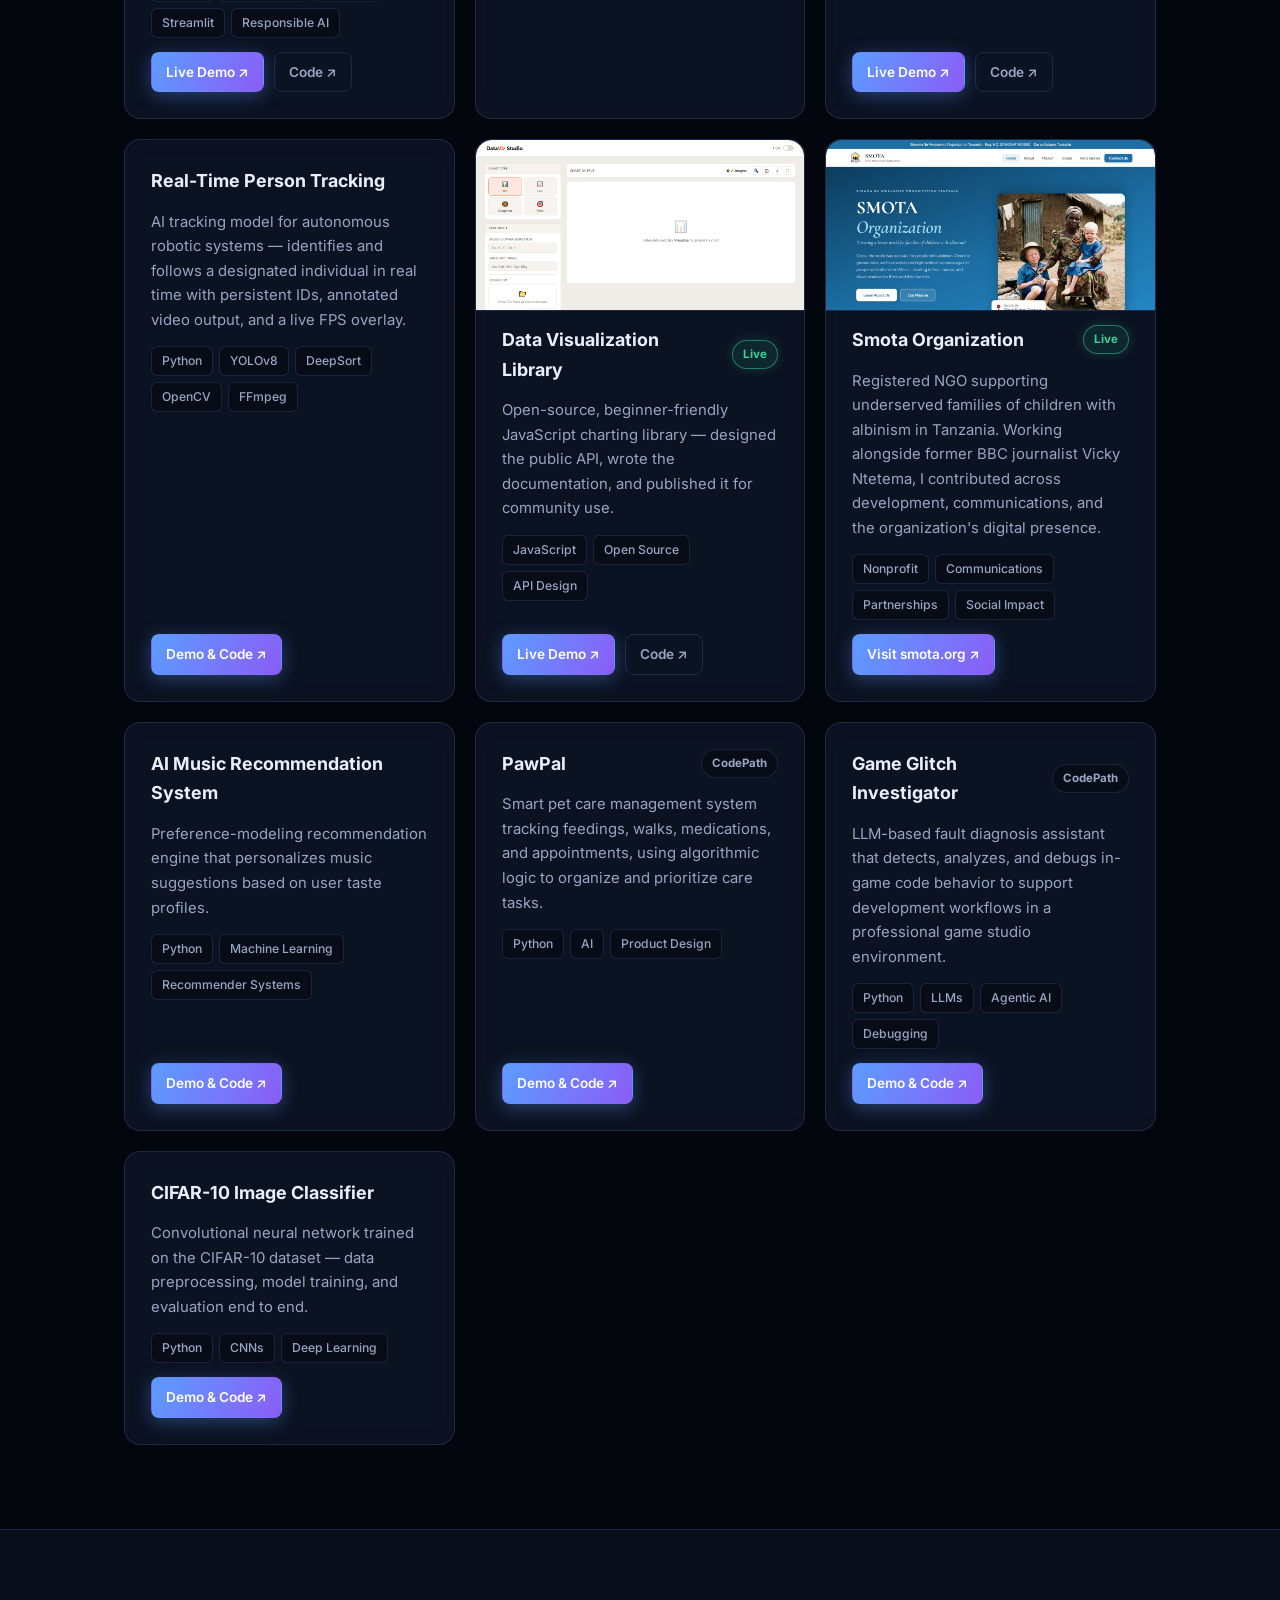
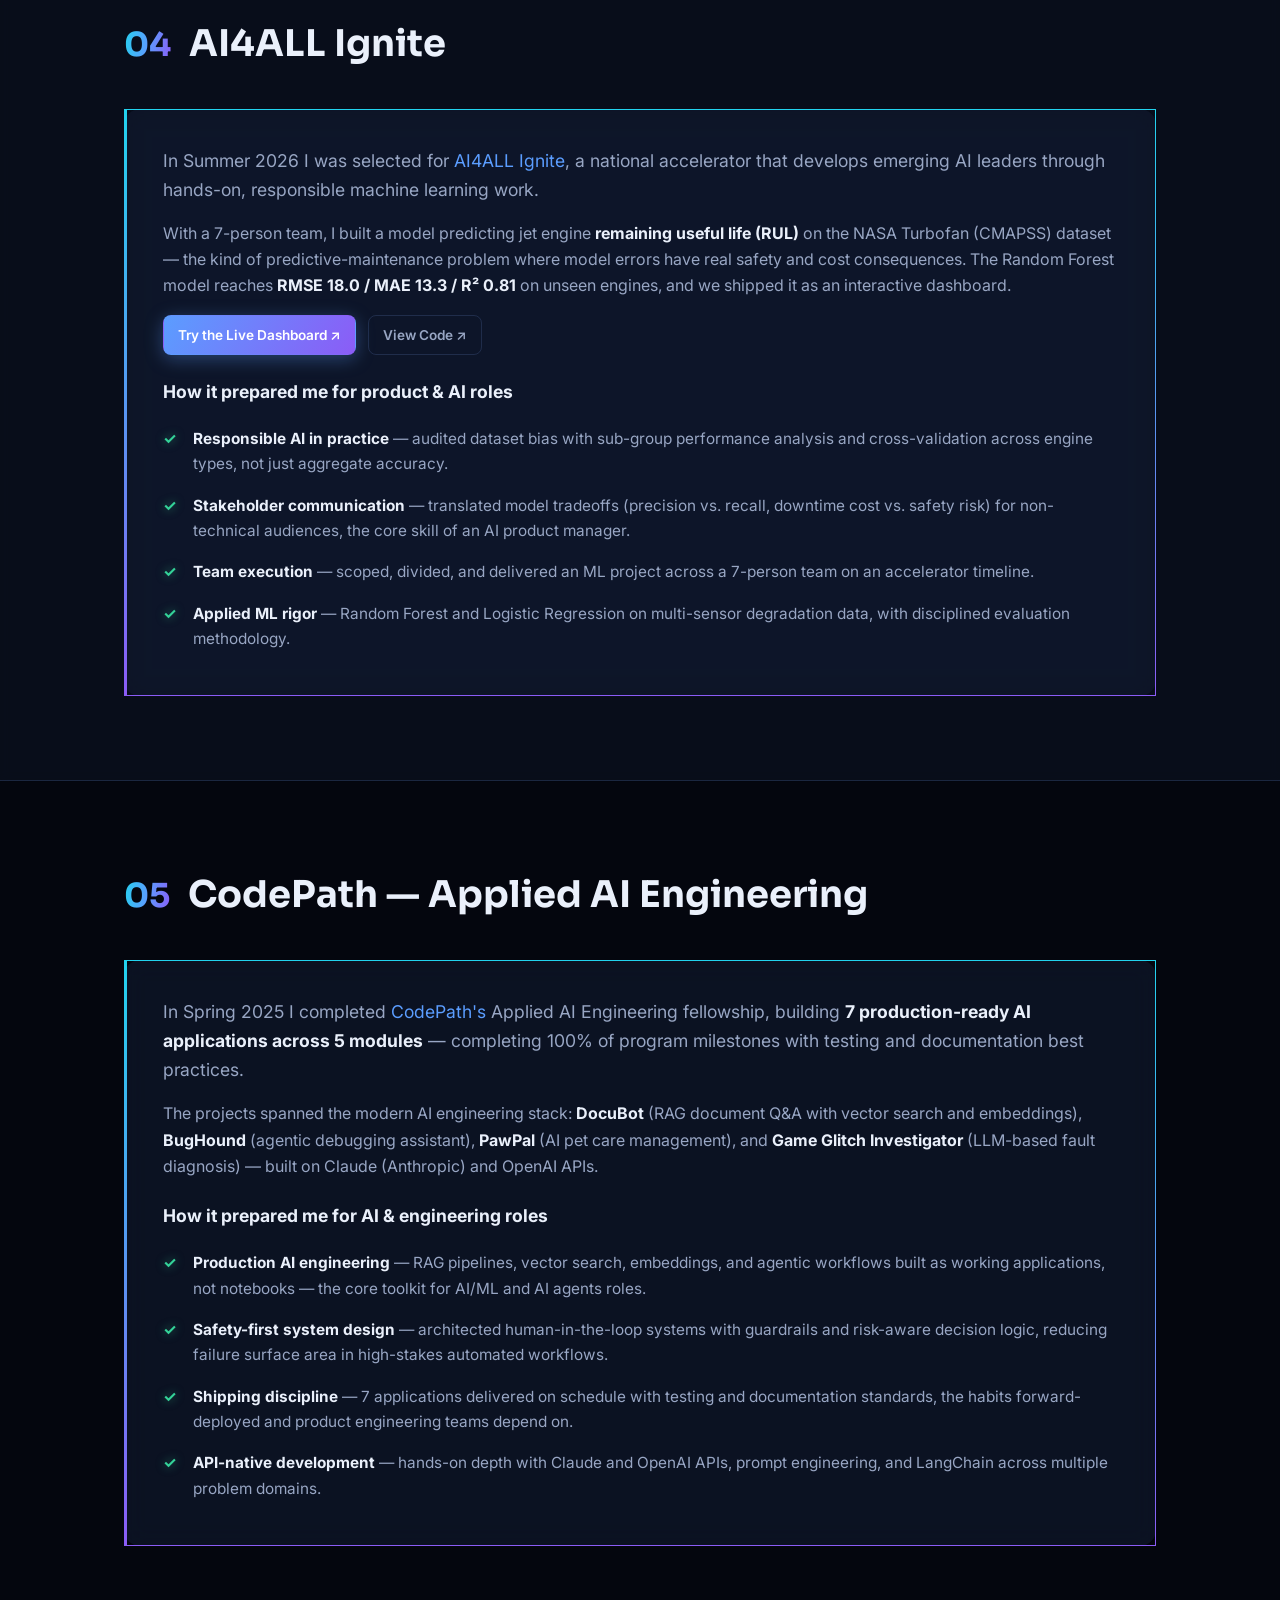
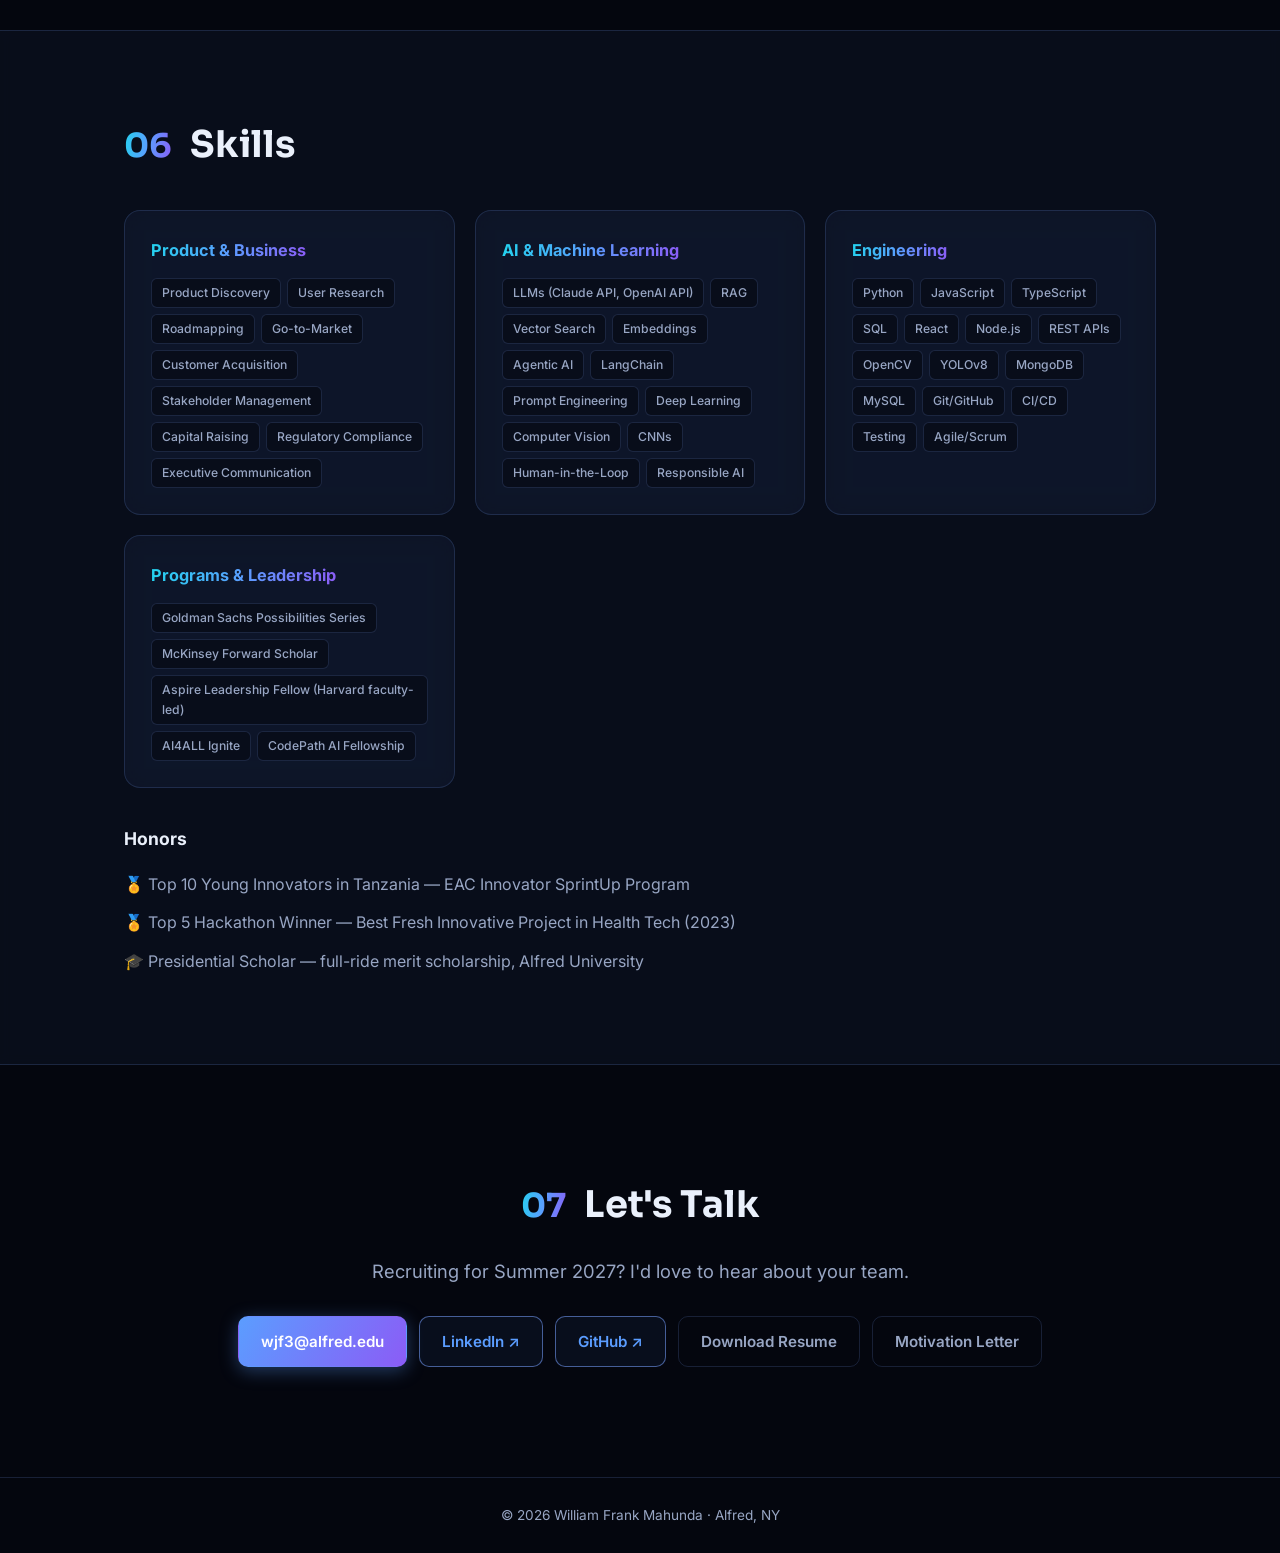
==== commit f1dcb6b0: "Add Jet Engine Predictive Maintenance project (live) and refresh resume - New project card in Projec" ====
--- a/index.html
+++ b/index.html
@@ -198,6 +198,20 @@
 
       <div class="projects-grid" id="projectsGrid">
 
+        <article class="card" data-tags="ai product">
+          <a href="https://jet-engineml.streamlit.app" target="_blank" rel="noopener" class="card-shot"><img src="assets/jet-engine.png" alt="Jet Engine RUL Predictor — predicted vs. actual RUL (RMSE 18.0, MAE 13.3, R² 0.81)" loading="lazy"></a>
+          <div class="card-head">
+            <h3>Jet Engine Predictive Maintenance</h3>
+            <span class="badge badge-live">Live</span>
+          </div>
+          <p>Machine learning model predicting a jet engine's remaining useful life (RUL) on NASA's Turbofan (CMAPSS) dataset — applying Random Forest and Logistic Regression to multi-sensor degradation data with bias auditing and cross-validation across engine types. Built as an AI4ALL Ignite team project and deployed as an interactive Streamlit dashboard.</p>
+          <div class="tags"><span>Python</span><span>scikit-learn</span><span>Pandas</span><span>Streamlit</span><span>Responsible AI</span></div>
+          <div class="card-links">
+            <a href="https://jet-engineml.streamlit.app" target="_blank" rel="noopener" class="btn btn-small btn-primary">Live Demo ↗</a>
+            <a href="https://github.com/William-franklyn/Jet-Engine-Predictive-Maintenance-ML" target="_blank" rel="noopener" class="btn btn-small btn-ghost">Code ↗</a>
+          </div>
+        </article>
+
         <article class="card" data-tags="product ai">
           <div class="card-shot"><img src="assets/vantage.png" alt="Vantage AI — advisor dashboard sign-in" loading="lazy"></div>
           <div class="card-head">
@@ -318,7 +332,11 @@
       <div class="spotlight">
         <div>
           <p class="spotlight-lead">In Summer 2026 I was selected for <a href="https://ai-4-all.org/" target="_blank" rel="noopener">AI4ALL Ignite</a>, a national accelerator that develops emerging AI leaders through hands-on, responsible machine learning work.</p>
-          <p>With a 7-person team, I built a model predicting jet engine <strong>remaining useful life (RUL)</strong> on the NASA Turbofan (CMAPSS) dataset — the kind of predictive-maintenance problem where model errors have real safety and cost consequences.</p>
+          <p>With a 7-person team, I built a model predicting jet engine <strong>remaining useful life (RUL)</strong> on the NASA Turbofan (CMAPSS) dataset — the kind of predictive-maintenance problem where model errors have real safety and cost consequences. The Random Forest model reaches <strong>RMSE 18.0 / MAE 13.3 / R² 0.81</strong> on unseen engines, and we shipped it as an interactive dashboard.</p>
+          <div class="hero-actions" style="margin: 4px 0 18px;">
+            <a href="https://jet-engineml.streamlit.app" target="_blank" rel="noopener" class="btn btn-small btn-primary">Try the Live Dashboard ↗</a>
+            <a href="https://github.com/William-franklyn/Jet-Engine-Predictive-Maintenance-ML" target="_blank" rel="noopener" class="btn btn-small btn-ghost">View Code ↗</a>
+          </div>
           <h3>How it prepared me for product &amp; AI roles</h3>
           <ul class="check-list">
             <li><strong>Responsible AI in practice</strong> — audited dataset bias with sub-group performance analysis and cross-validation across engine types, not just aggregate accuracy.</li>
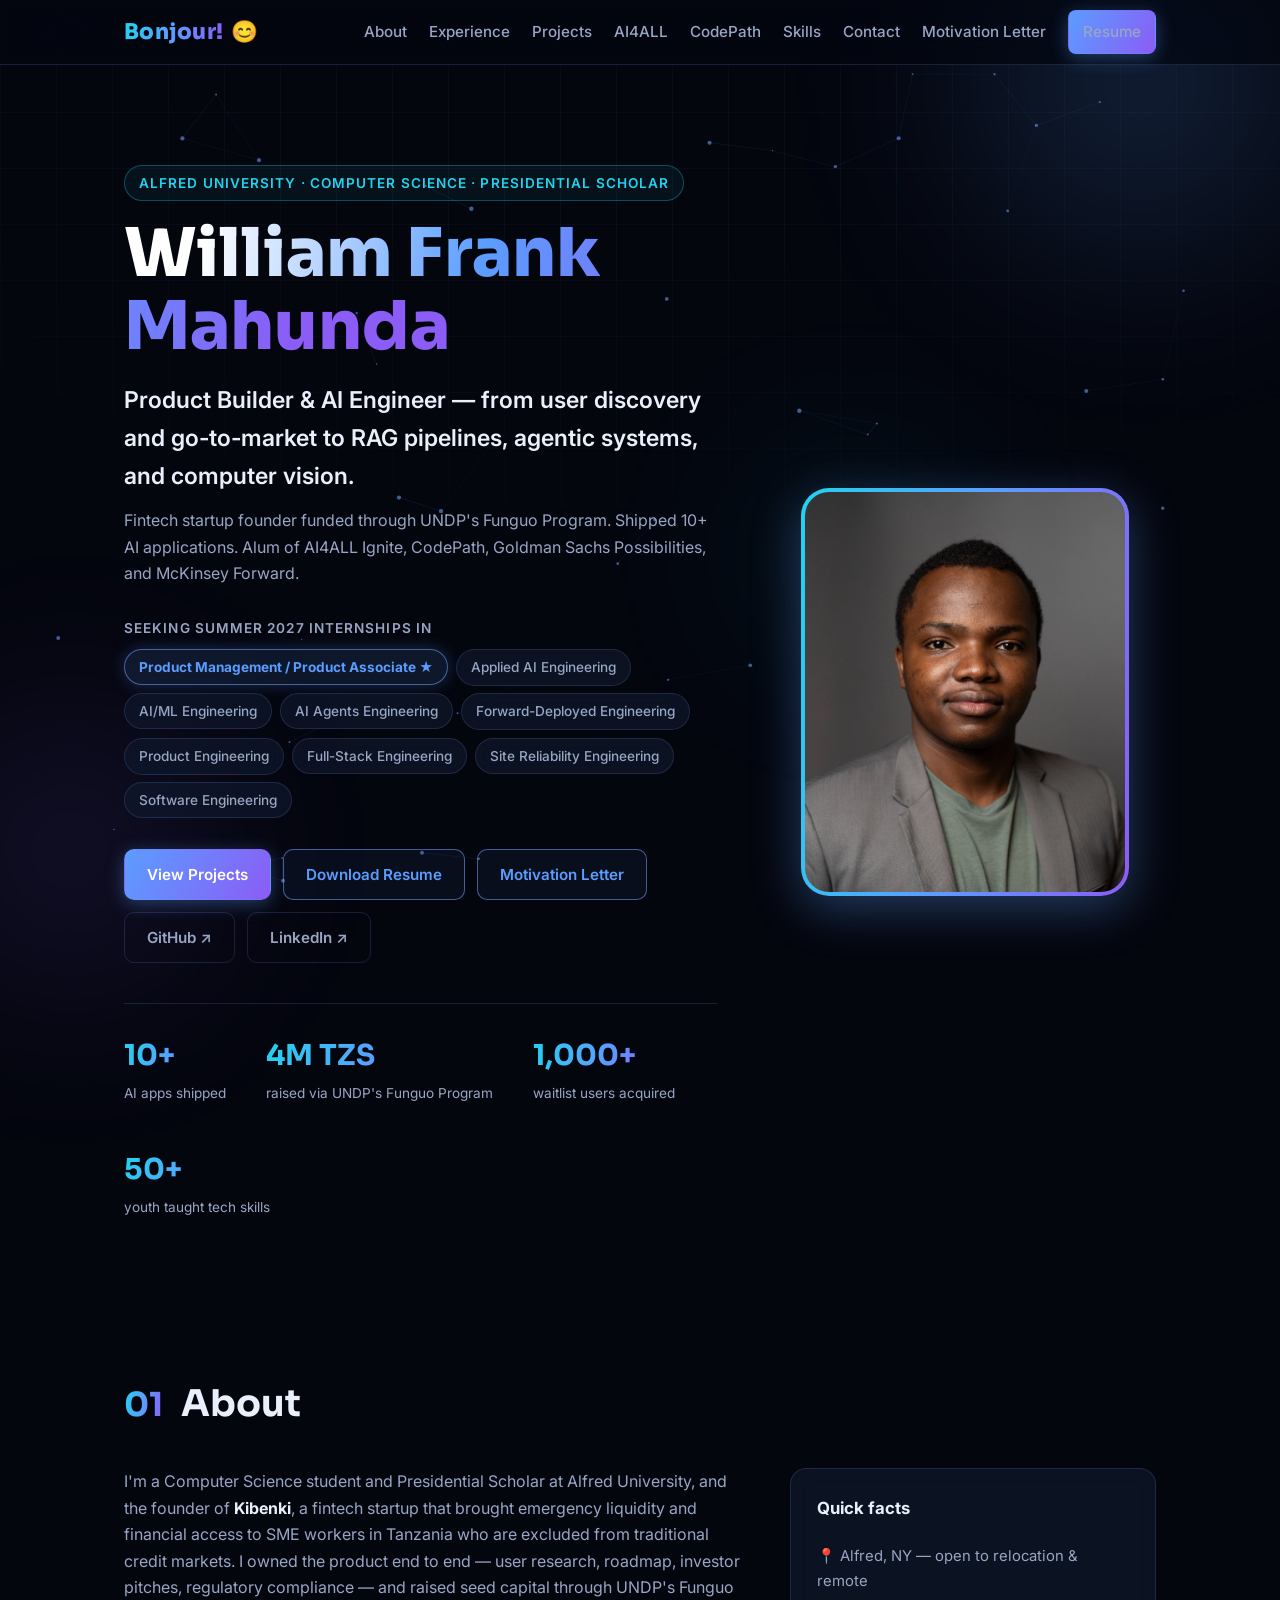
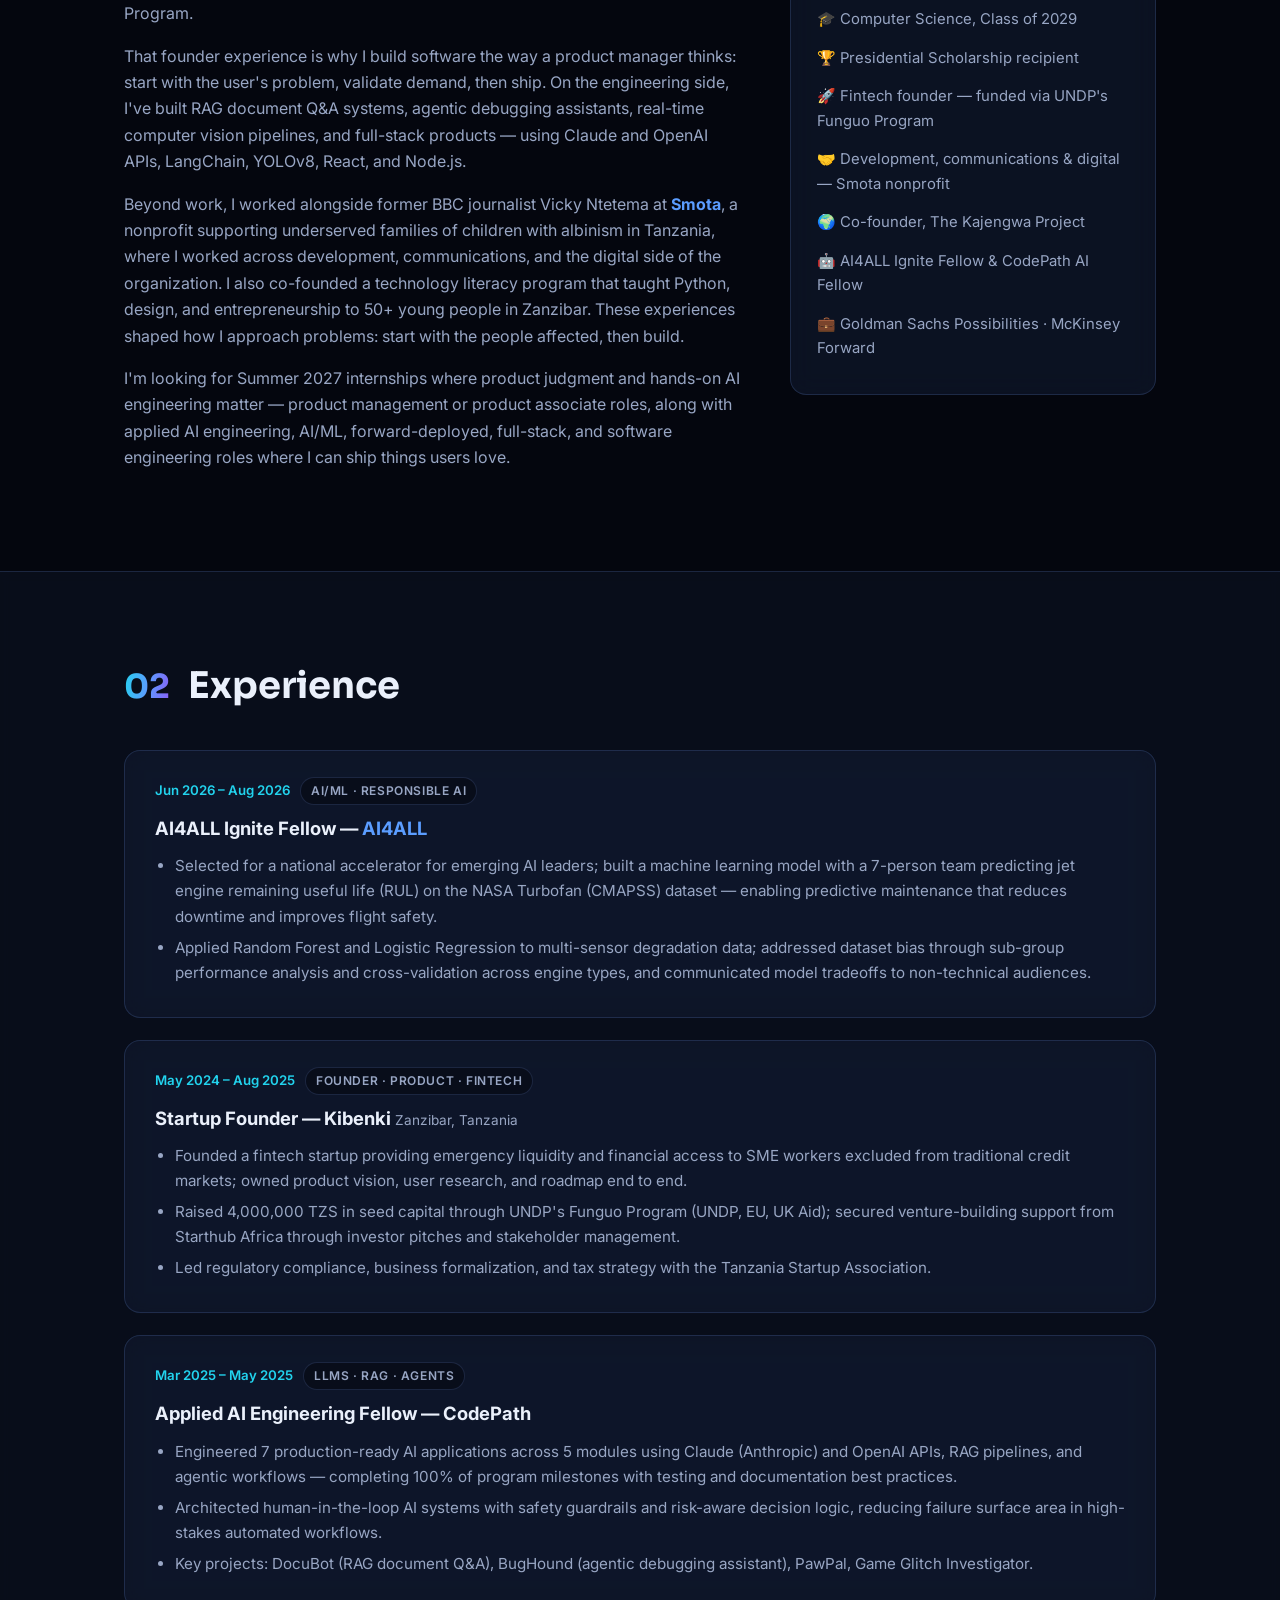
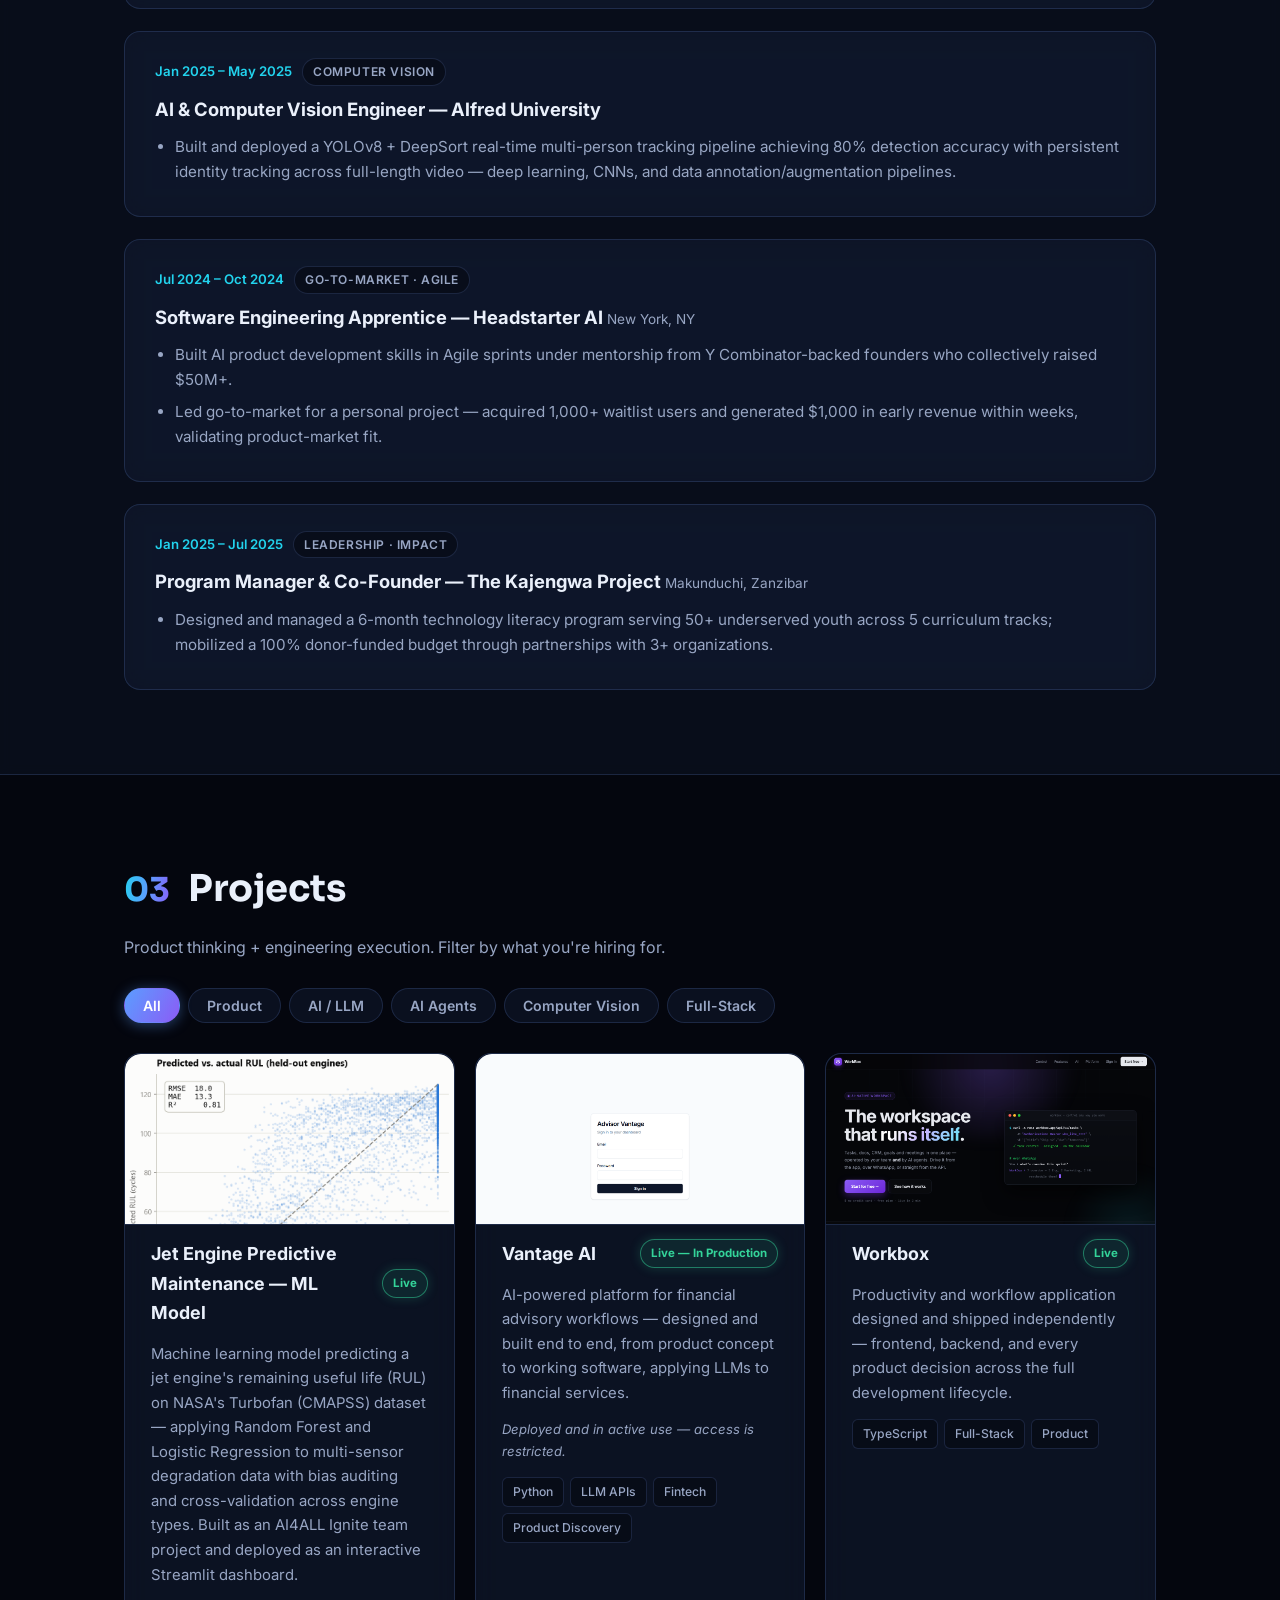
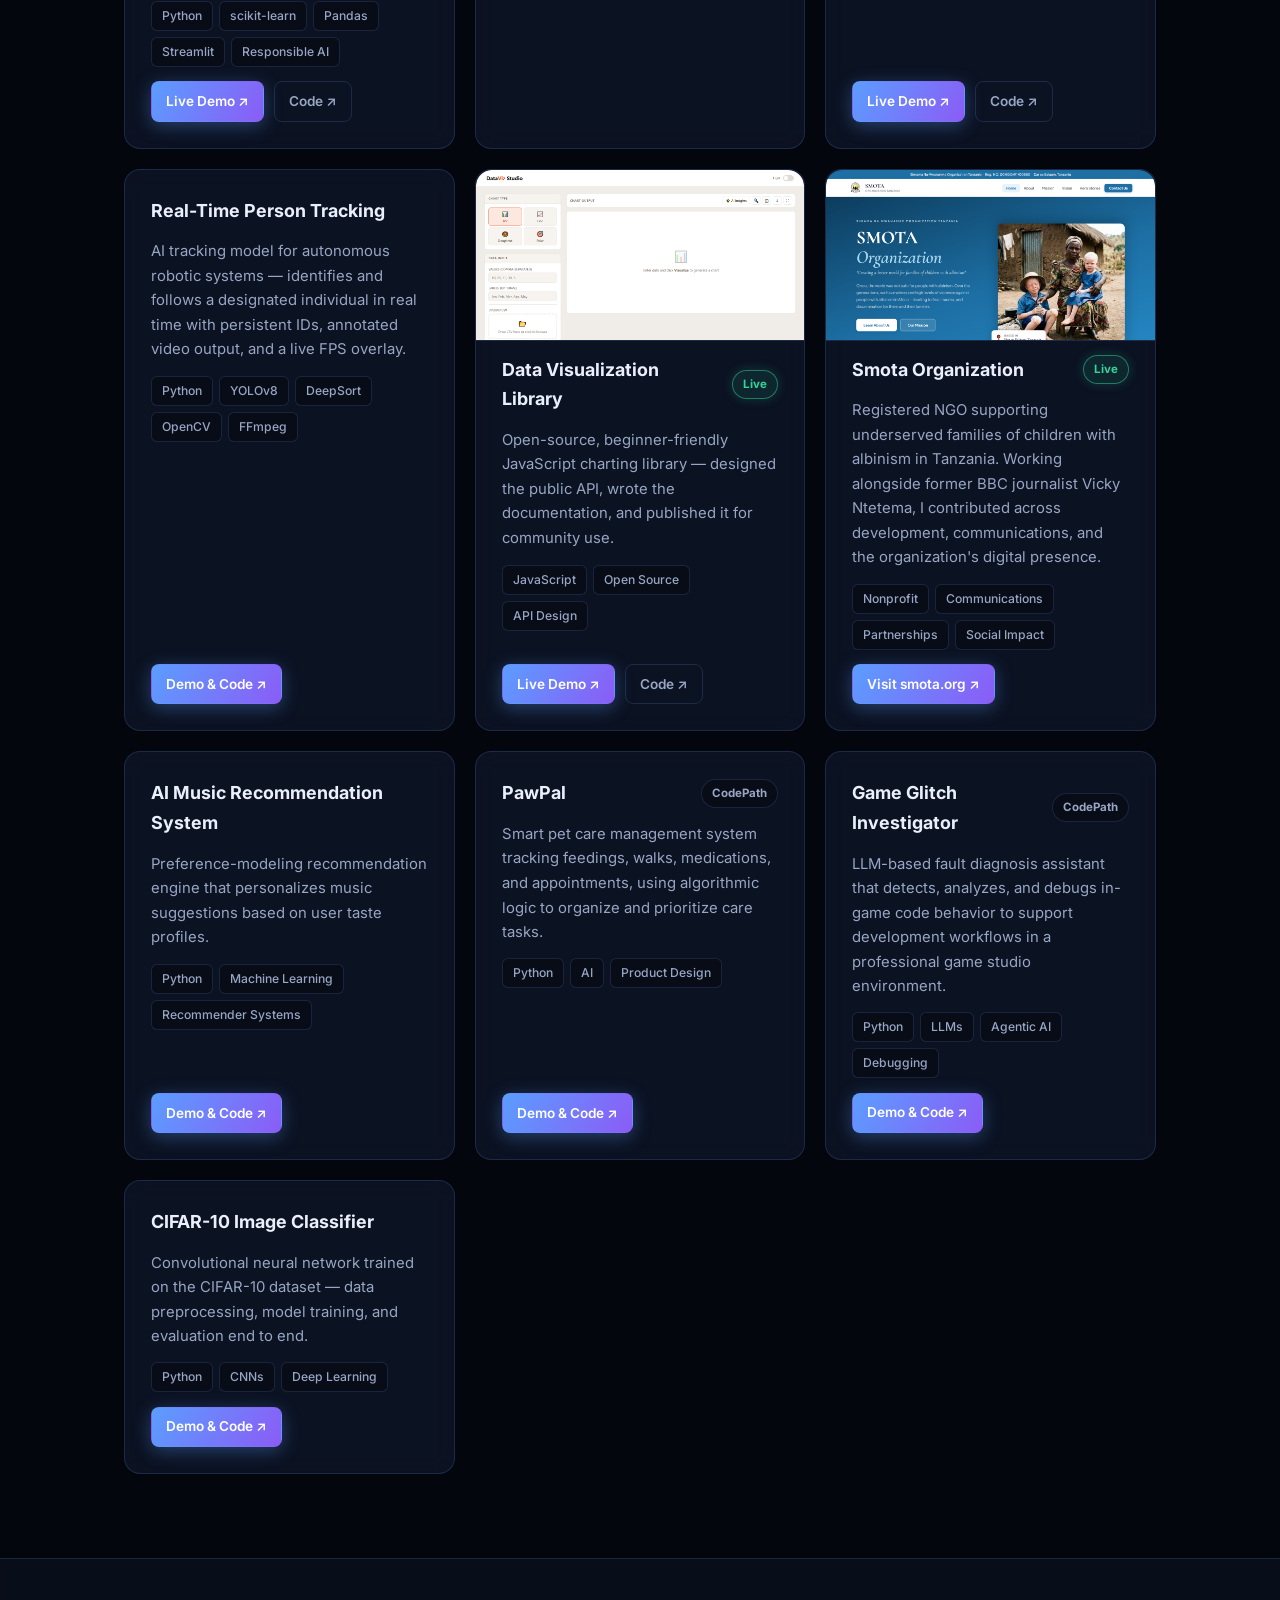
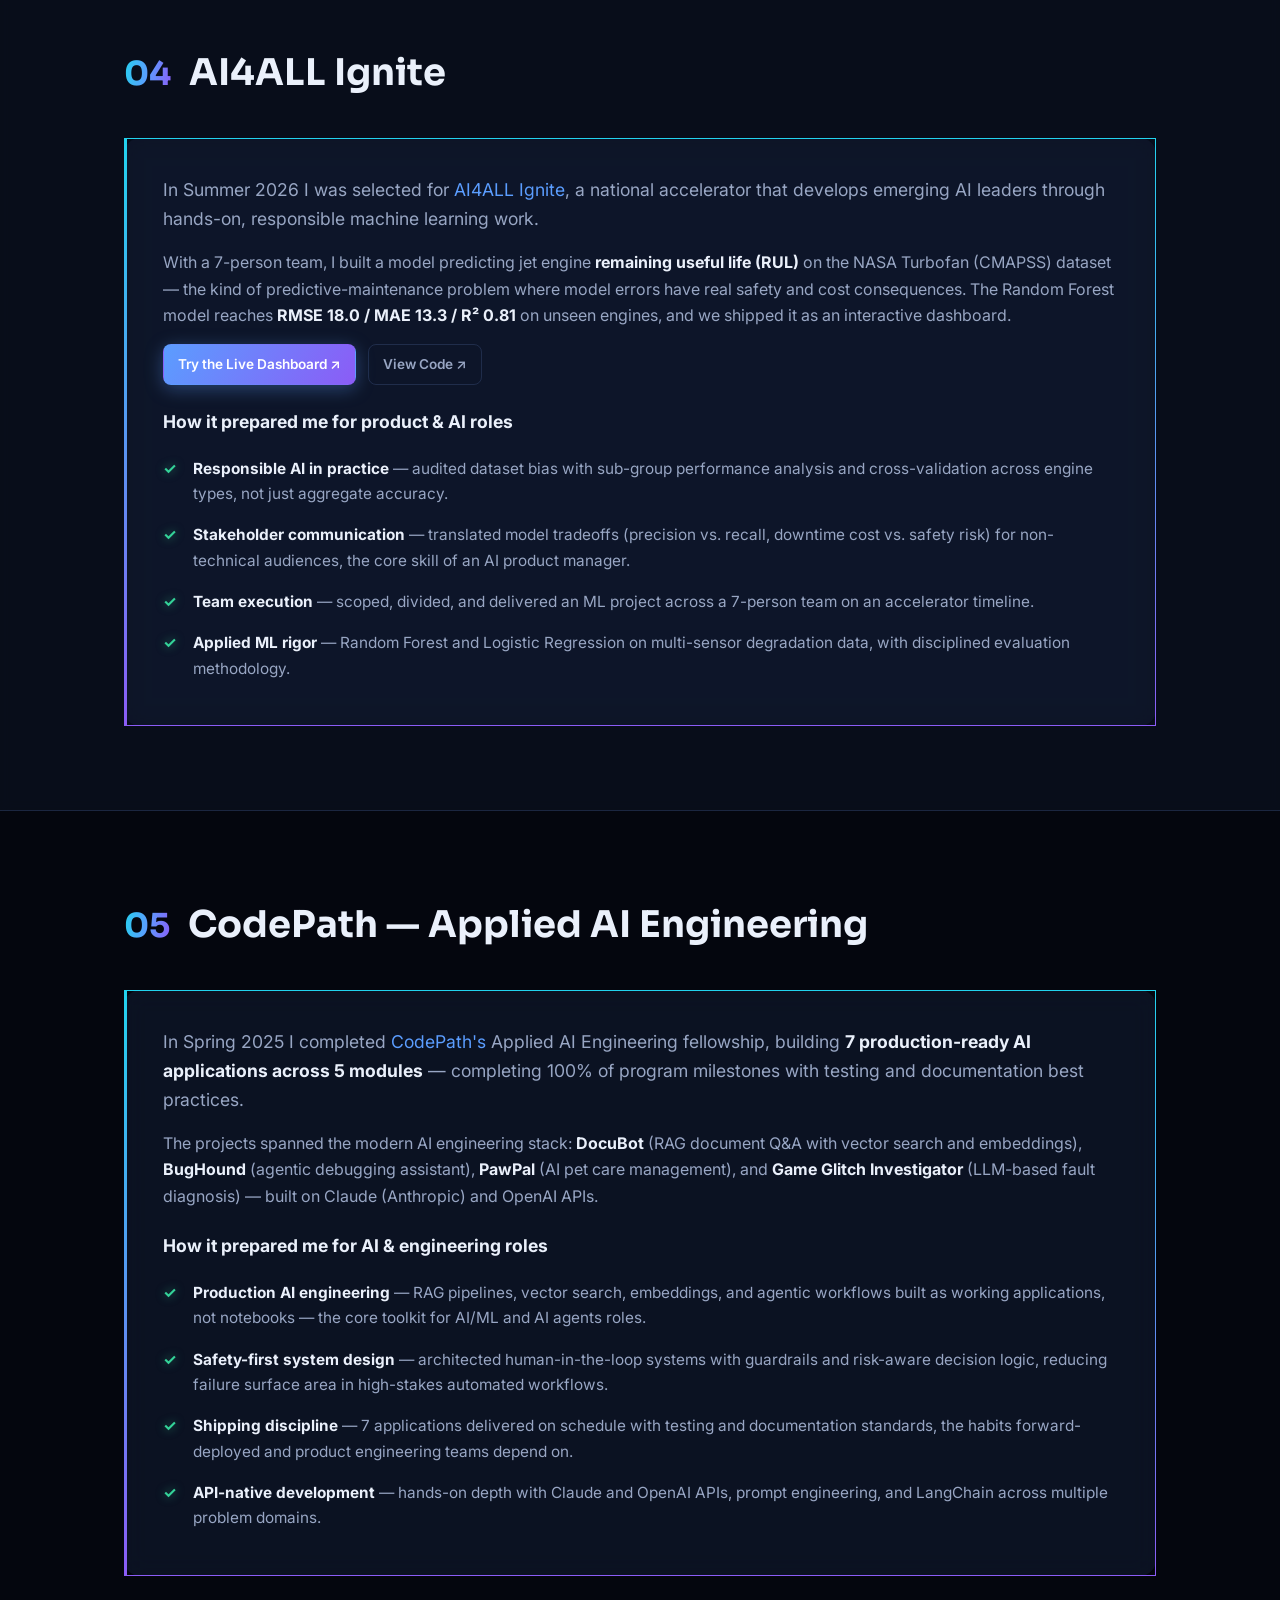
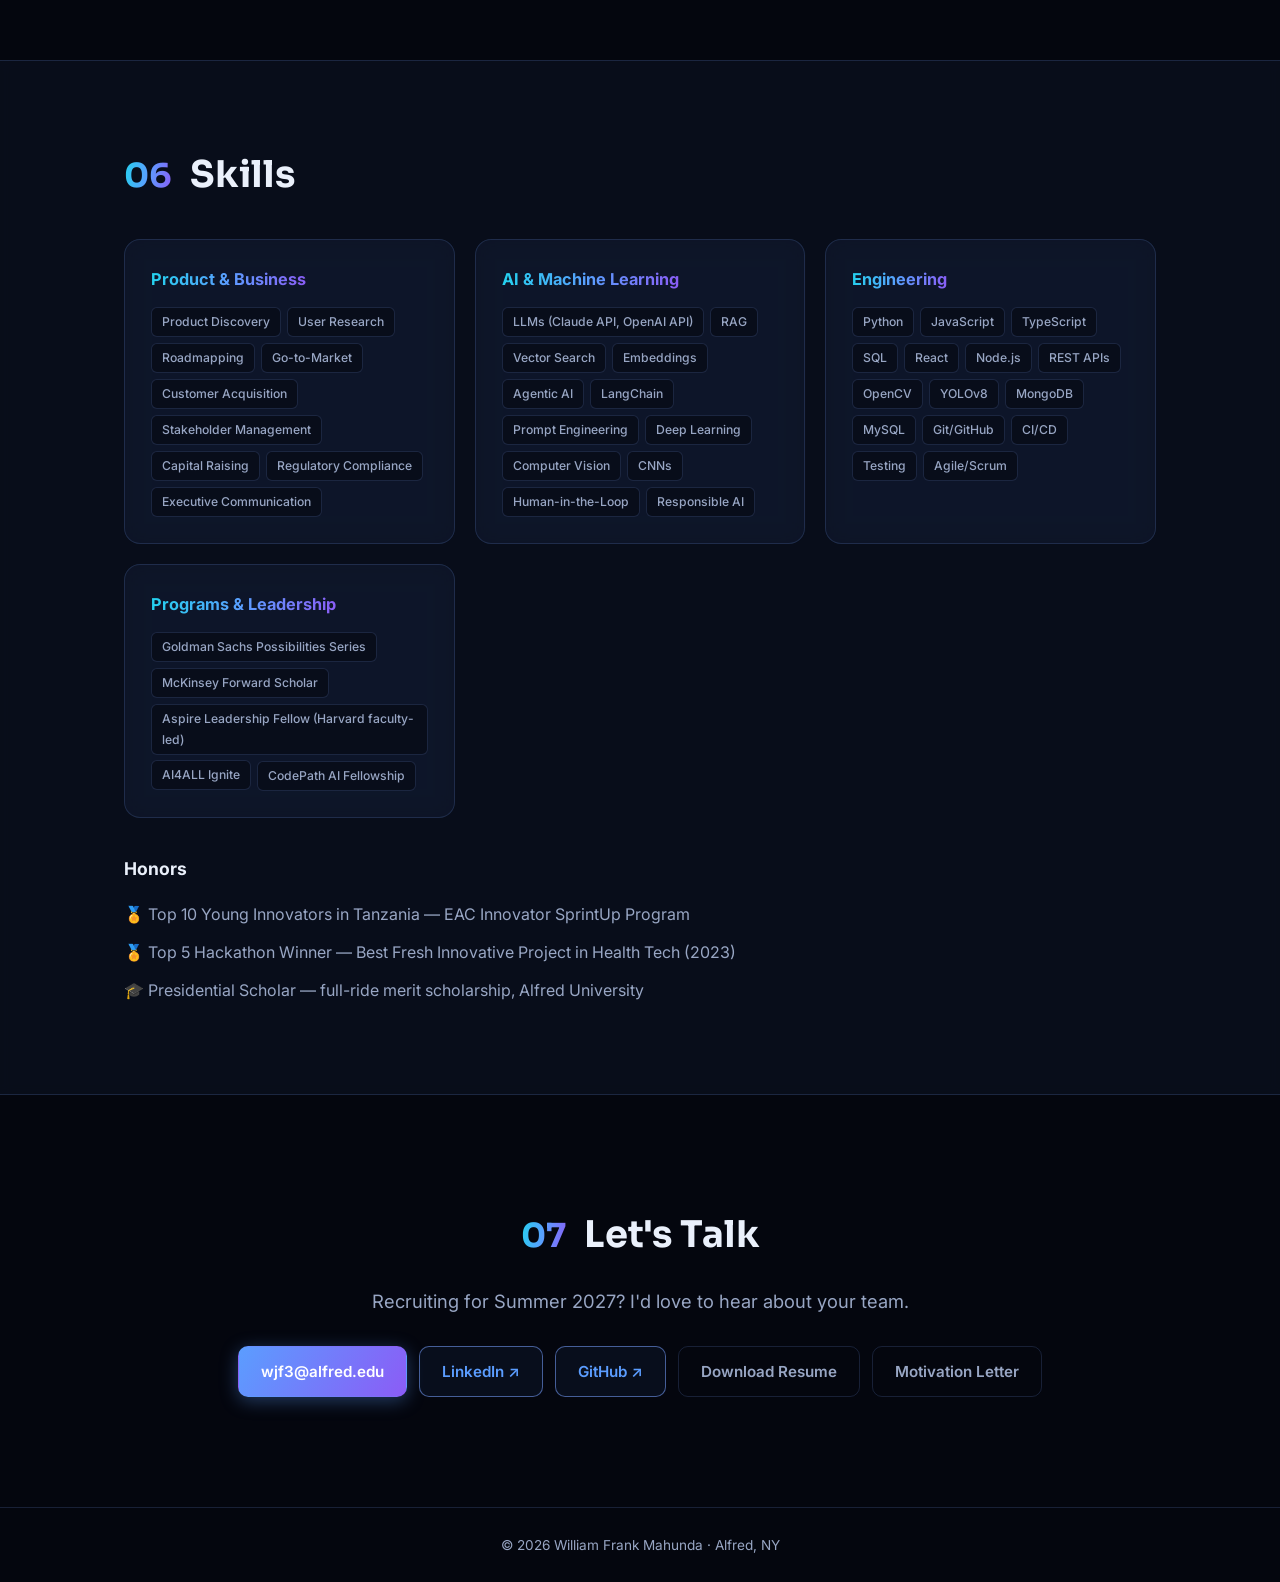
==== commit 33d355ea: "Rename jet engine project to signal ML: 'Predictive Maintenance — ML Model'" ====
--- a/index.html
+++ b/index.html
@@ -201,7 +201,7 @@
         <article class="card" data-tags="ai product">
           <a href="https://jet-engineml.streamlit.app" target="_blank" rel="noopener" class="card-shot"><img src="assets/jet-engine.png" alt="Jet Engine RUL Predictor — predicted vs. actual RUL (RMSE 18.0, MAE 13.3, R² 0.81)" loading="lazy"></a>
           <div class="card-head">
-            <h3>Jet Engine Predictive Maintenance</h3>
+            <h3>Jet Engine Predictive Maintenance — ML Model</h3>
             <span class="badge badge-live">Live</span>
           </div>
           <p>Machine learning model predicting a jet engine's remaining useful life (RUL) on NASA's Turbofan (CMAPSS) dataset — applying Random Forest and Logistic Regression to multi-sensor degradation data with bias auditing and cross-validation across engine types. Built as an AI4ALL Ignite team project and deployed as an interactive Streamlit dashboard.</p>
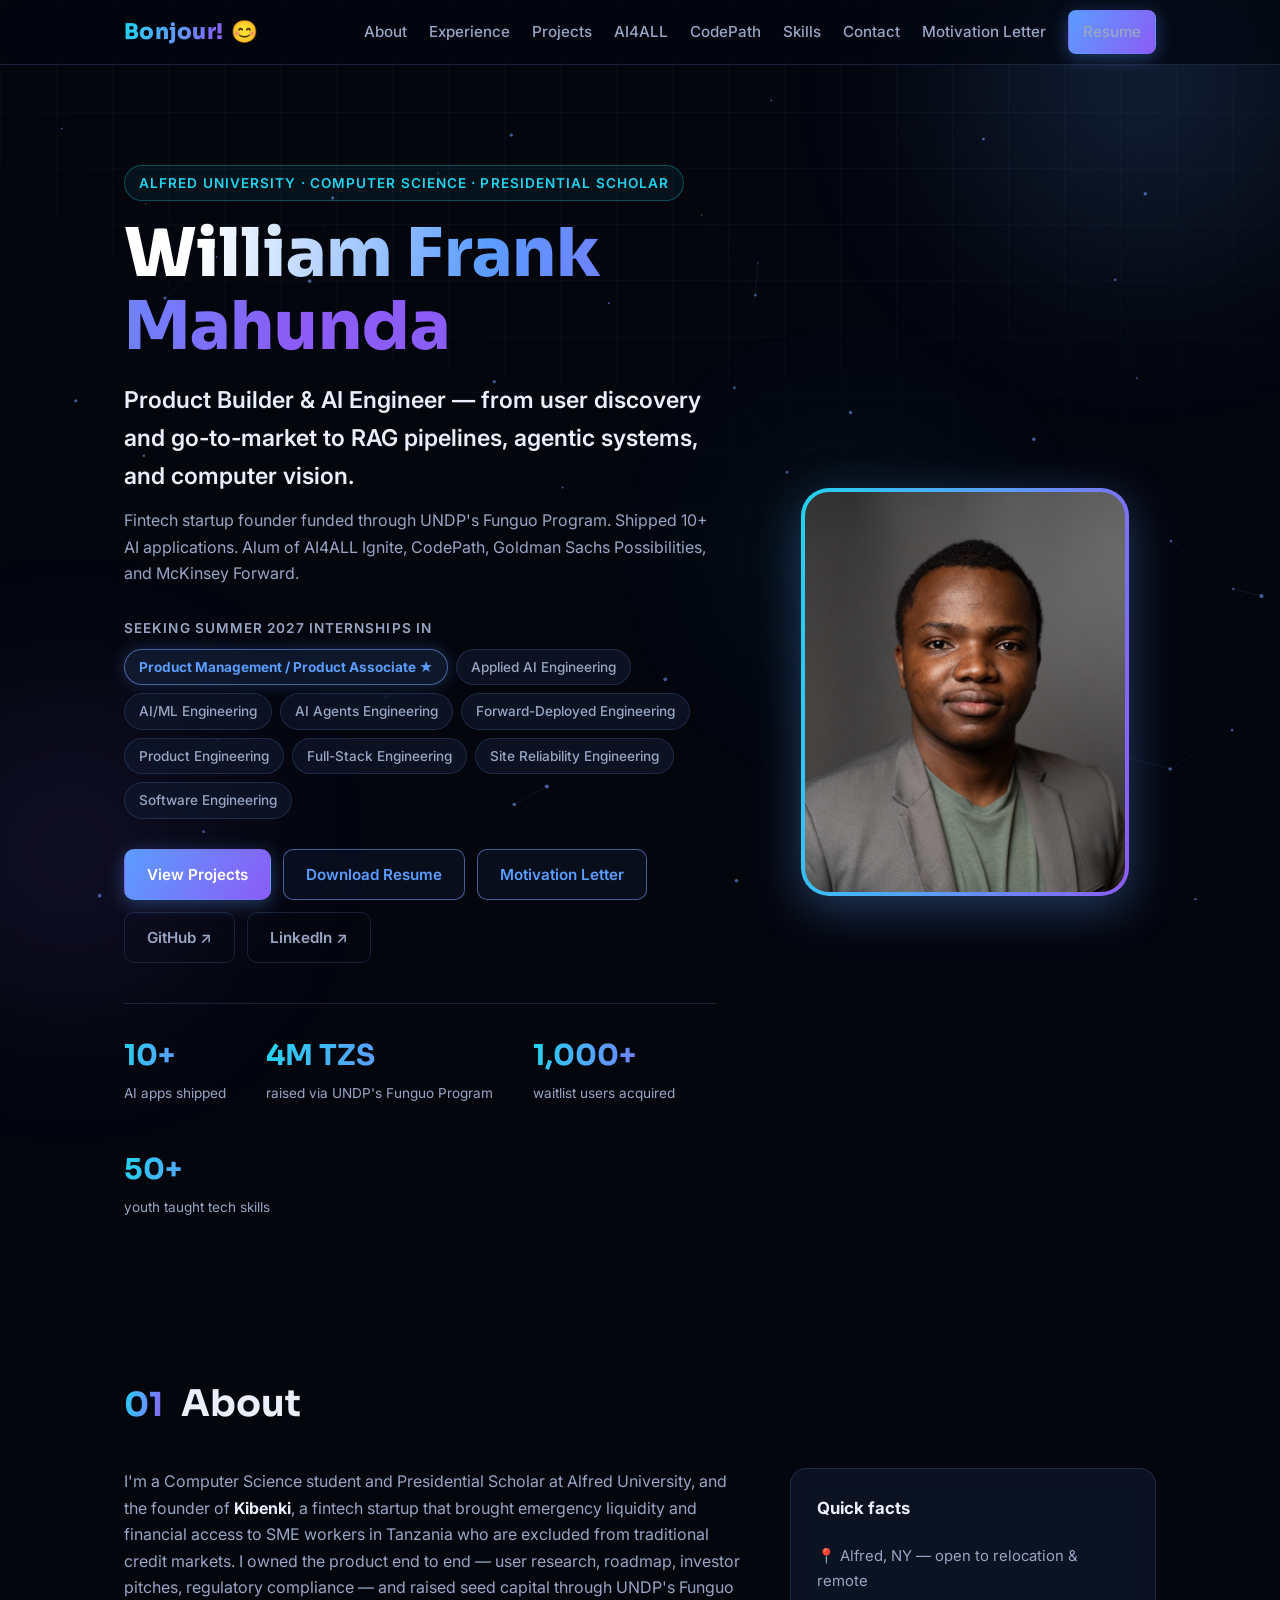
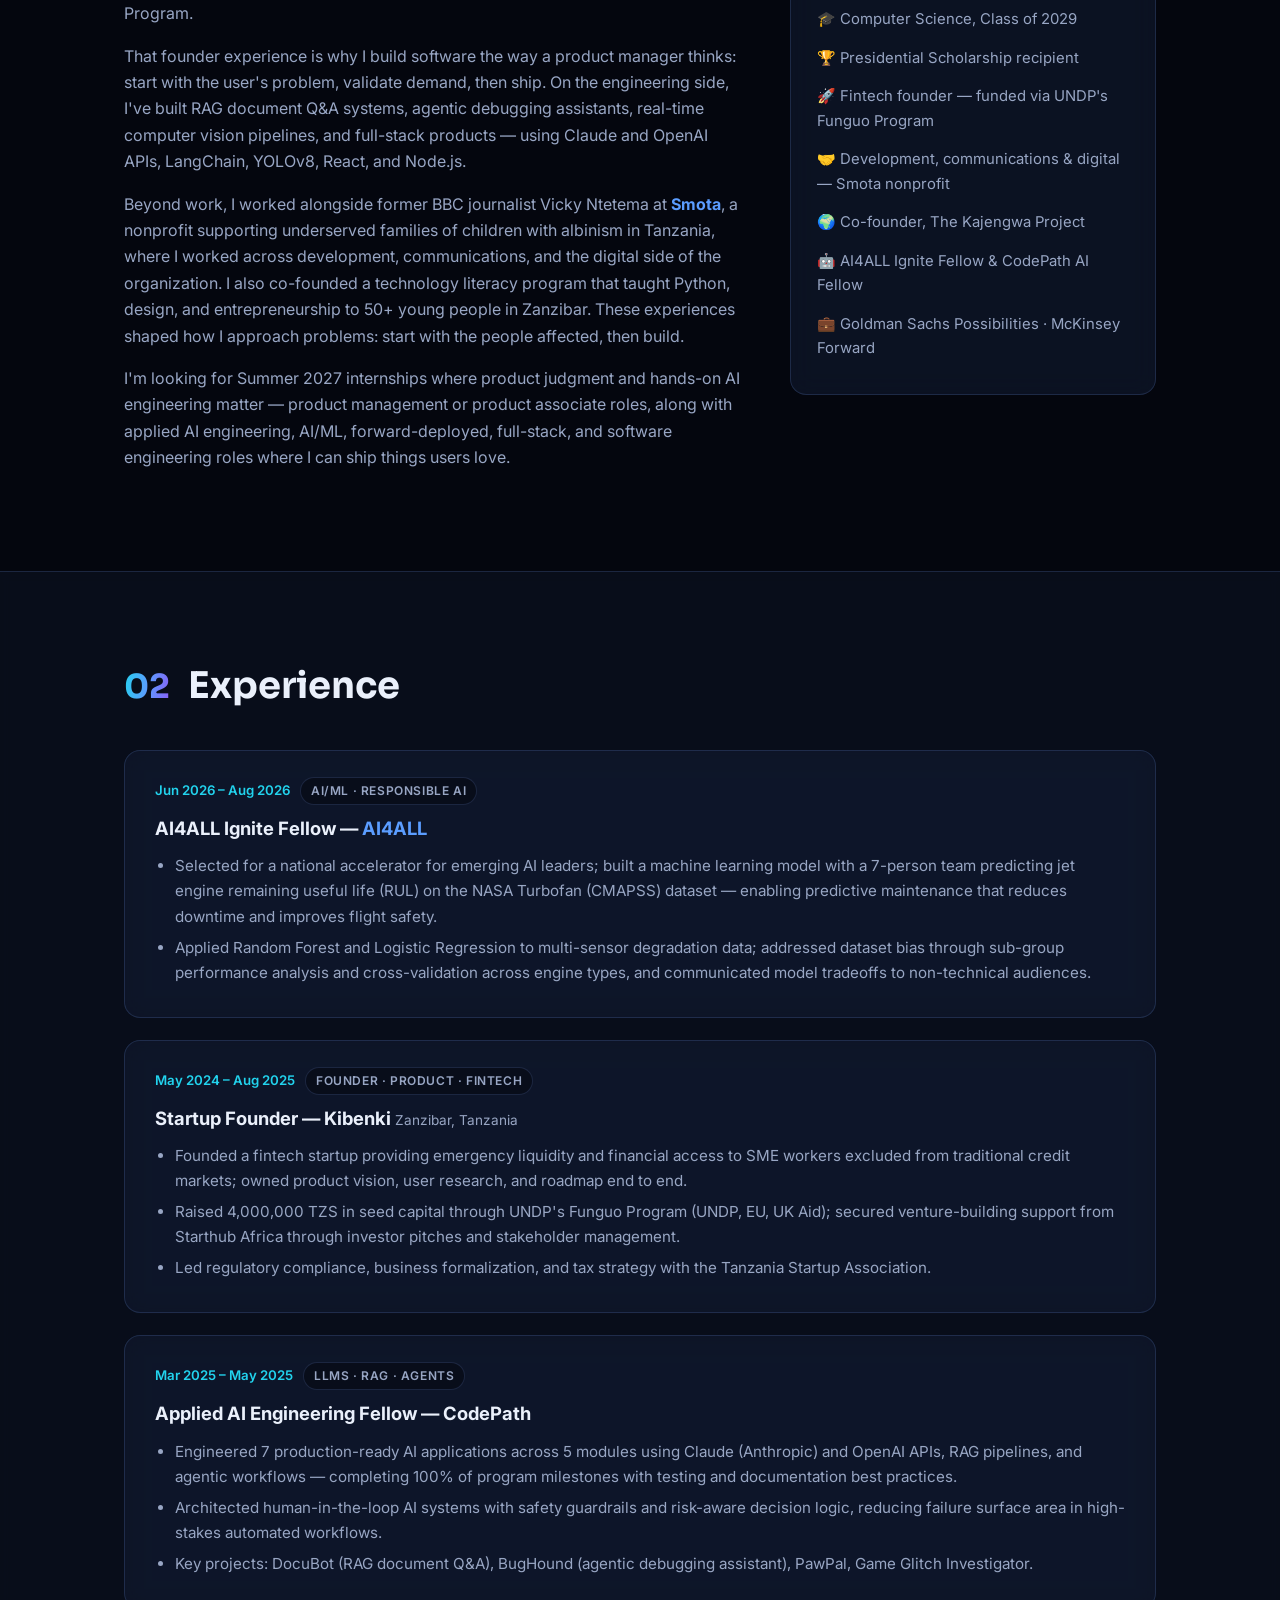
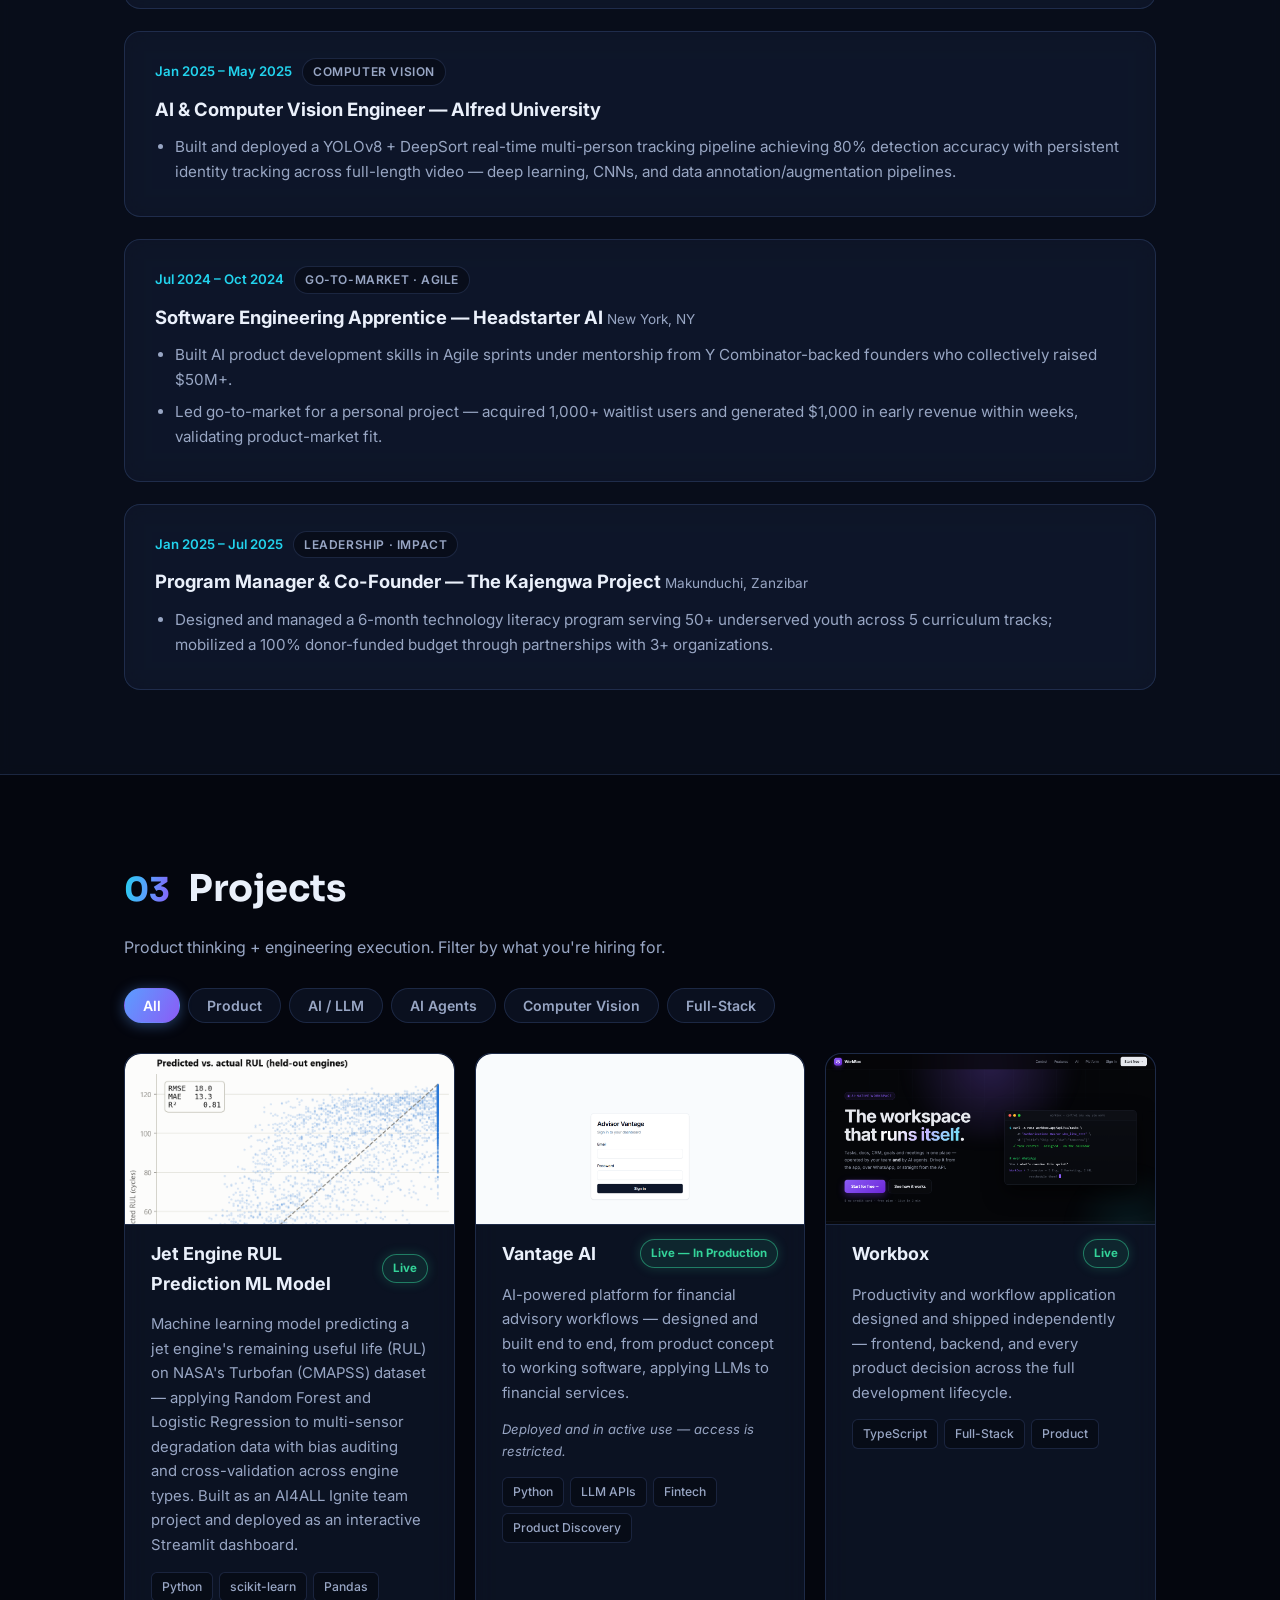
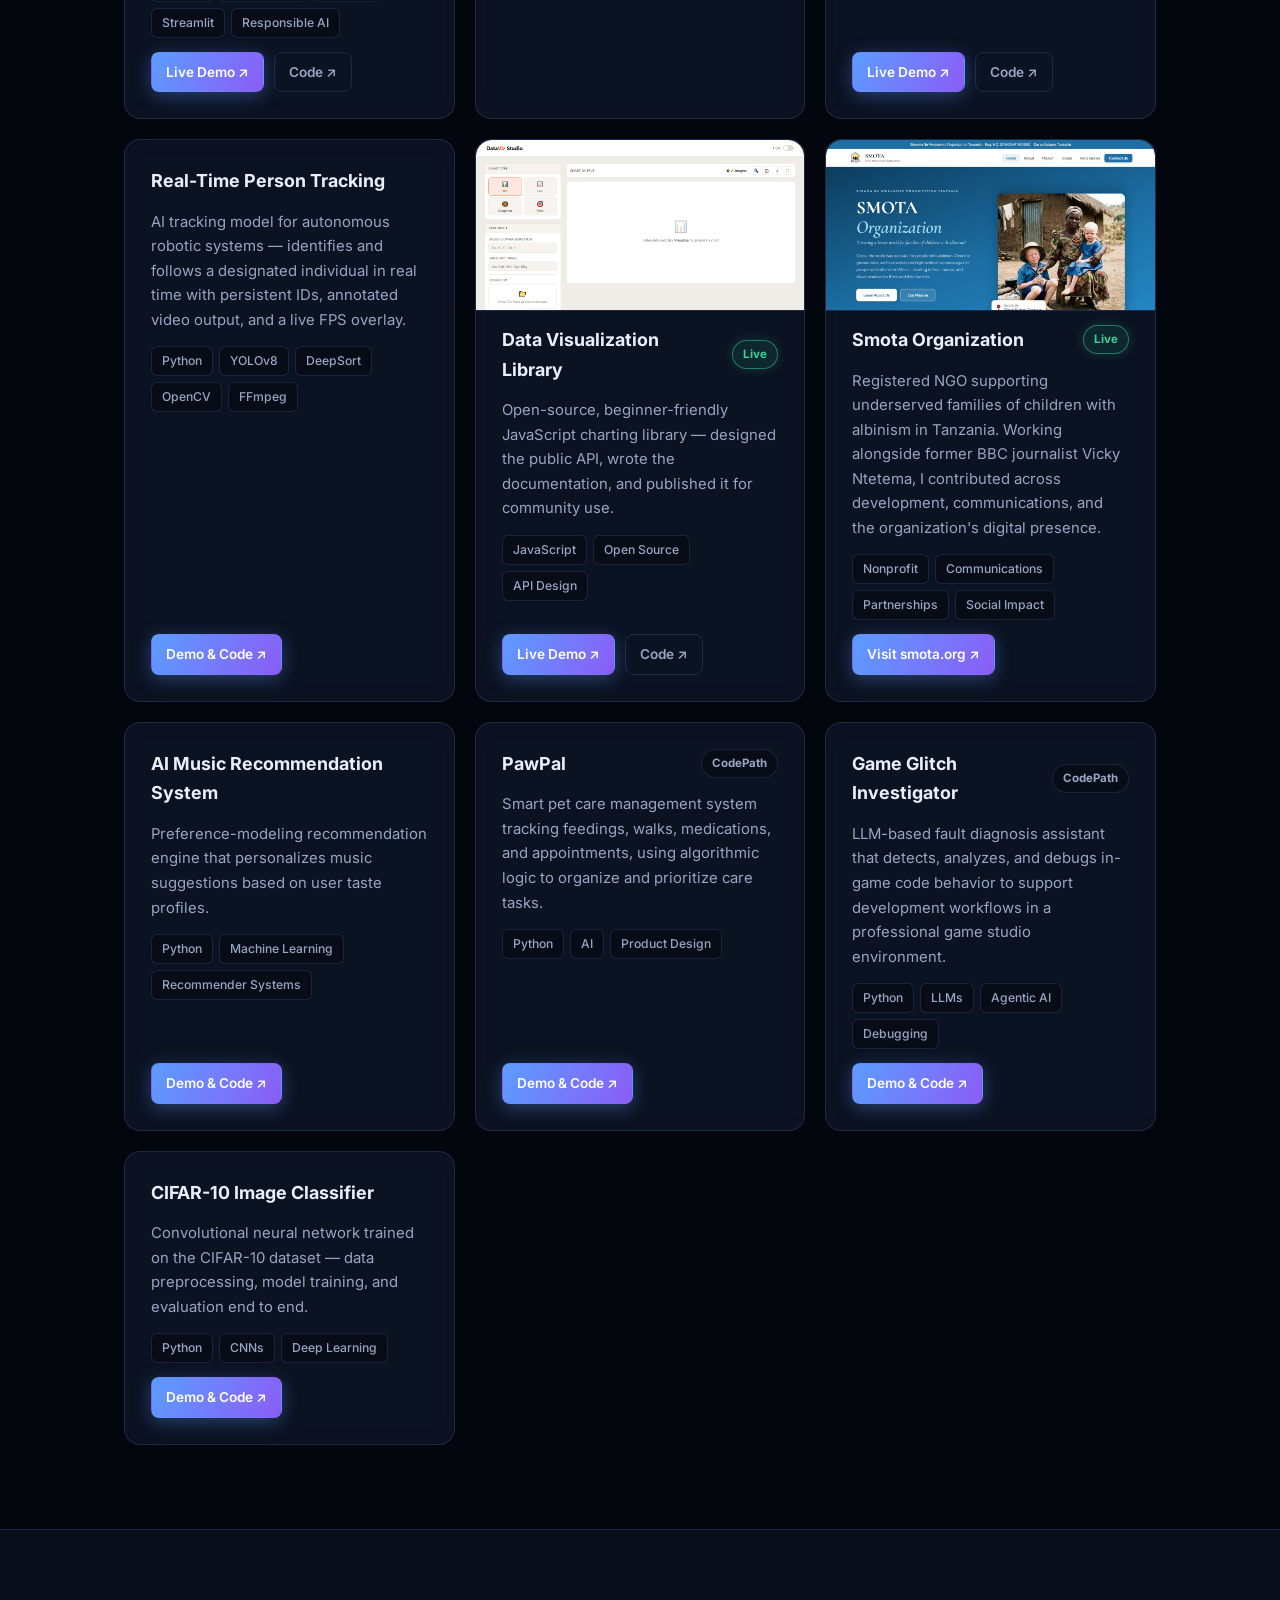
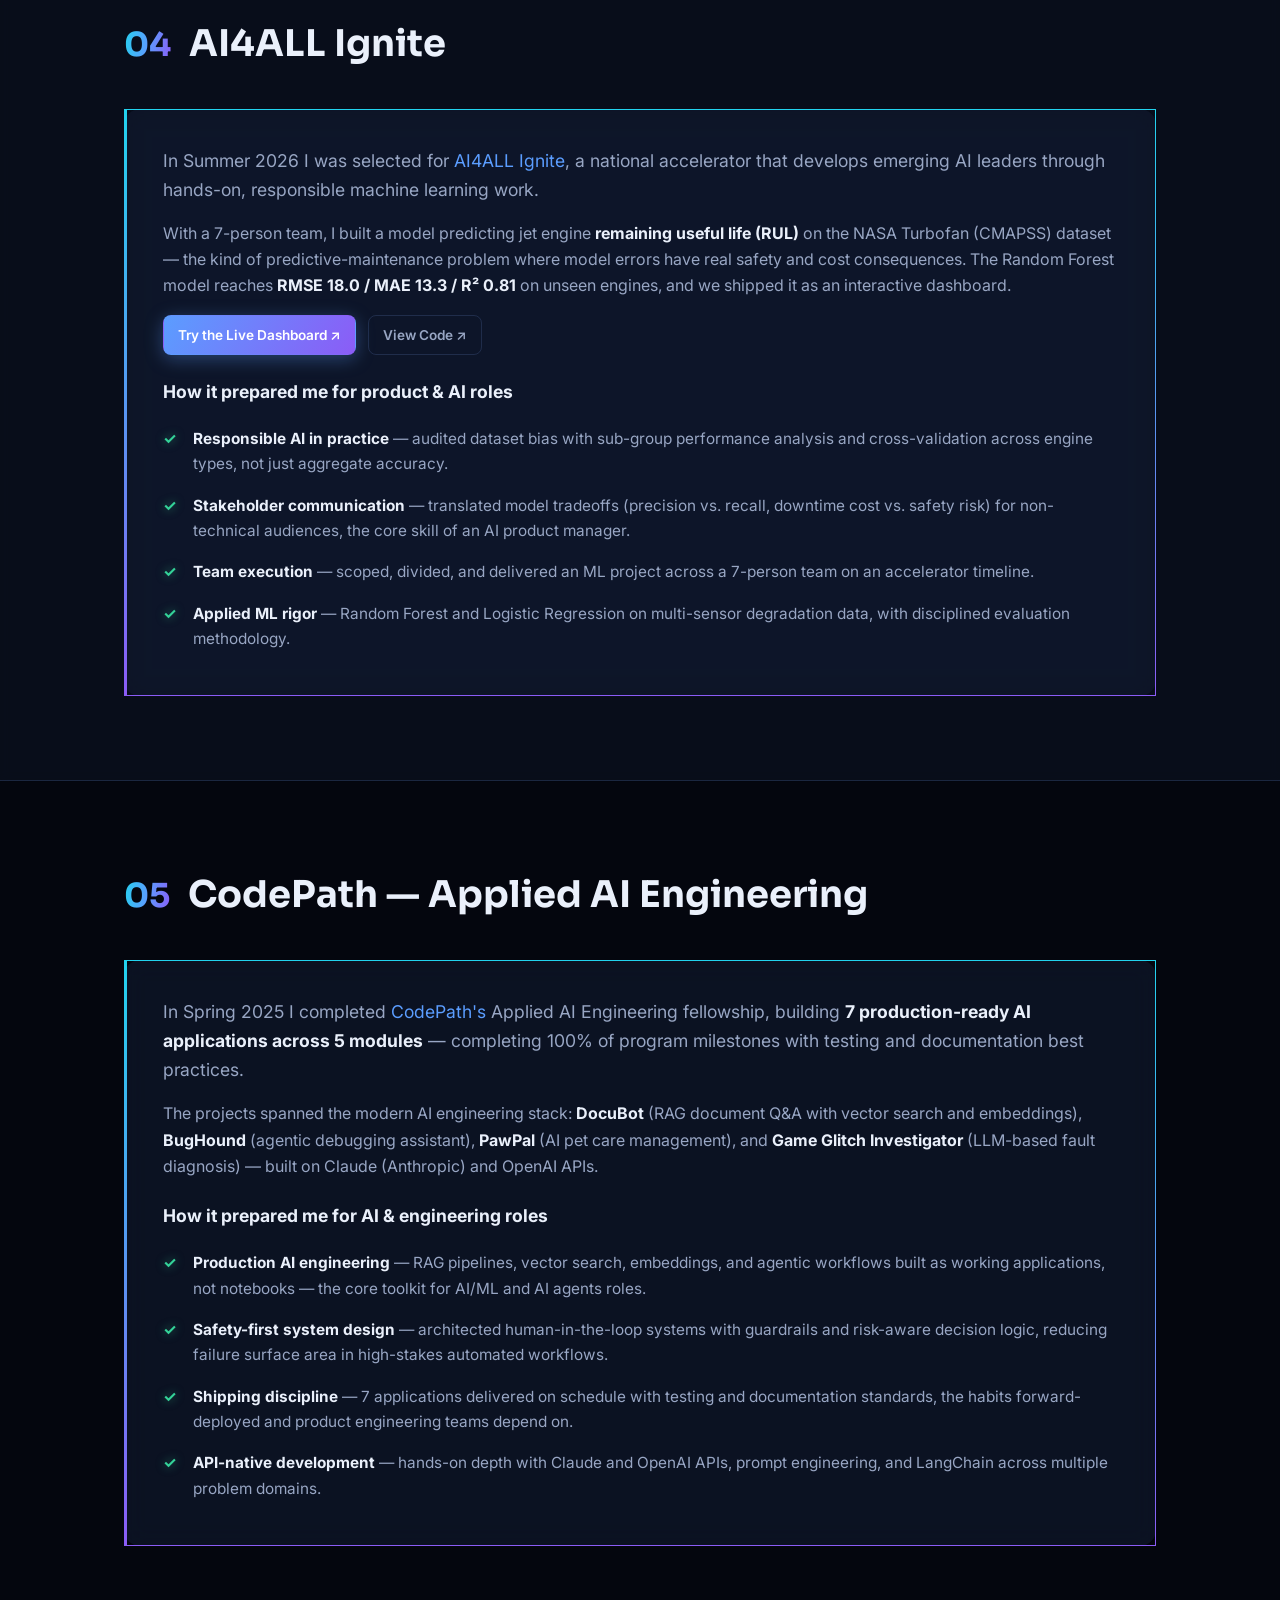
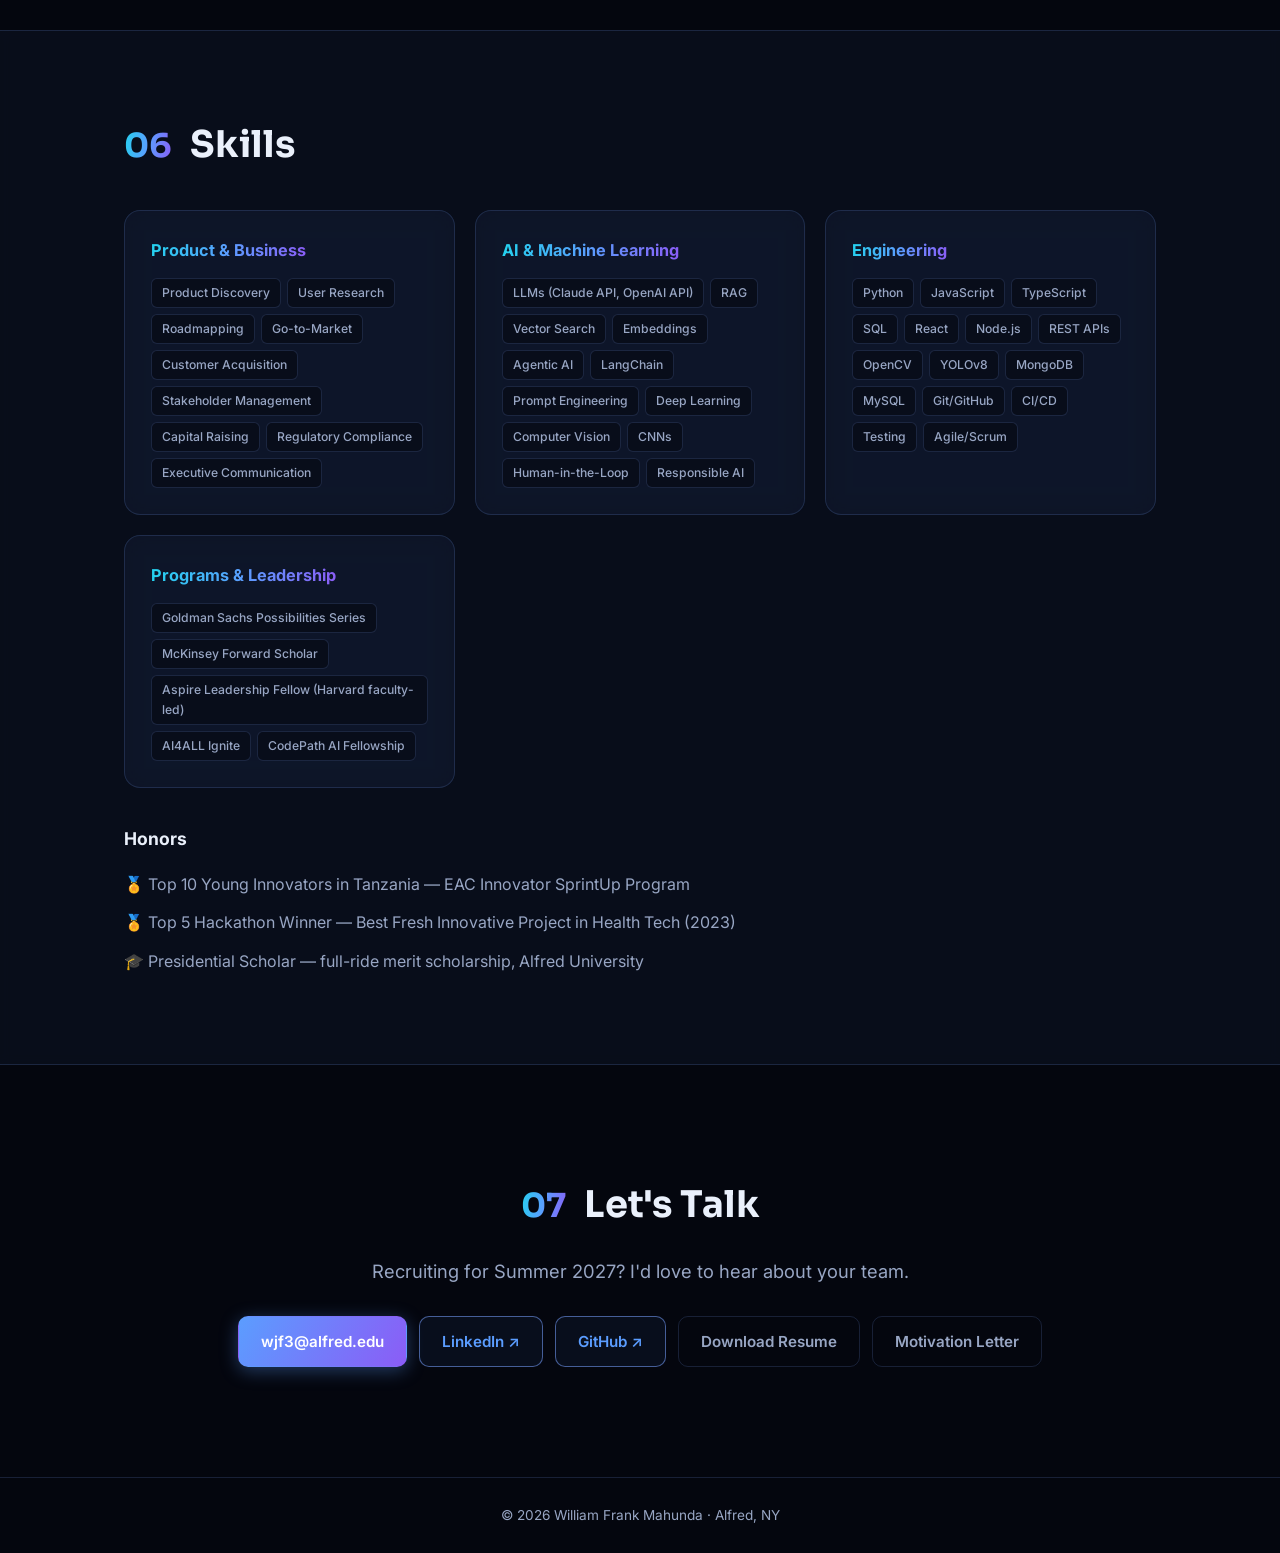
==== commit 8eaa2da7: "Rename jet engine project to 'Jet Engine RUL Prediction ML Model'" ====
--- a/index.html
+++ b/index.html
@@ -201,7 +201,7 @@
         <article class="card" data-tags="ai product">
           <a href="https://jet-engineml.streamlit.app" target="_blank" rel="noopener" class="card-shot"><img src="assets/jet-engine.png" alt="Jet Engine RUL Predictor — predicted vs. actual RUL (RMSE 18.0, MAE 13.3, R² 0.81)" loading="lazy"></a>
           <div class="card-head">
-            <h3>Jet Engine Predictive Maintenance — ML Model</h3>
+            <h3>Jet Engine RUL Prediction ML Model</h3>
             <span class="badge badge-live">Live</span>
           </div>
           <p>Machine learning model predicting a jet engine's remaining useful life (RUL) on NASA's Turbofan (CMAPSS) dataset — applying Random Forest and Logistic Regression to multi-sensor degradation data with bias auditing and cross-validation across engine types. Built as an AI4ALL Ignite team project and deployed as an interactive Streamlit dashboard.</p>
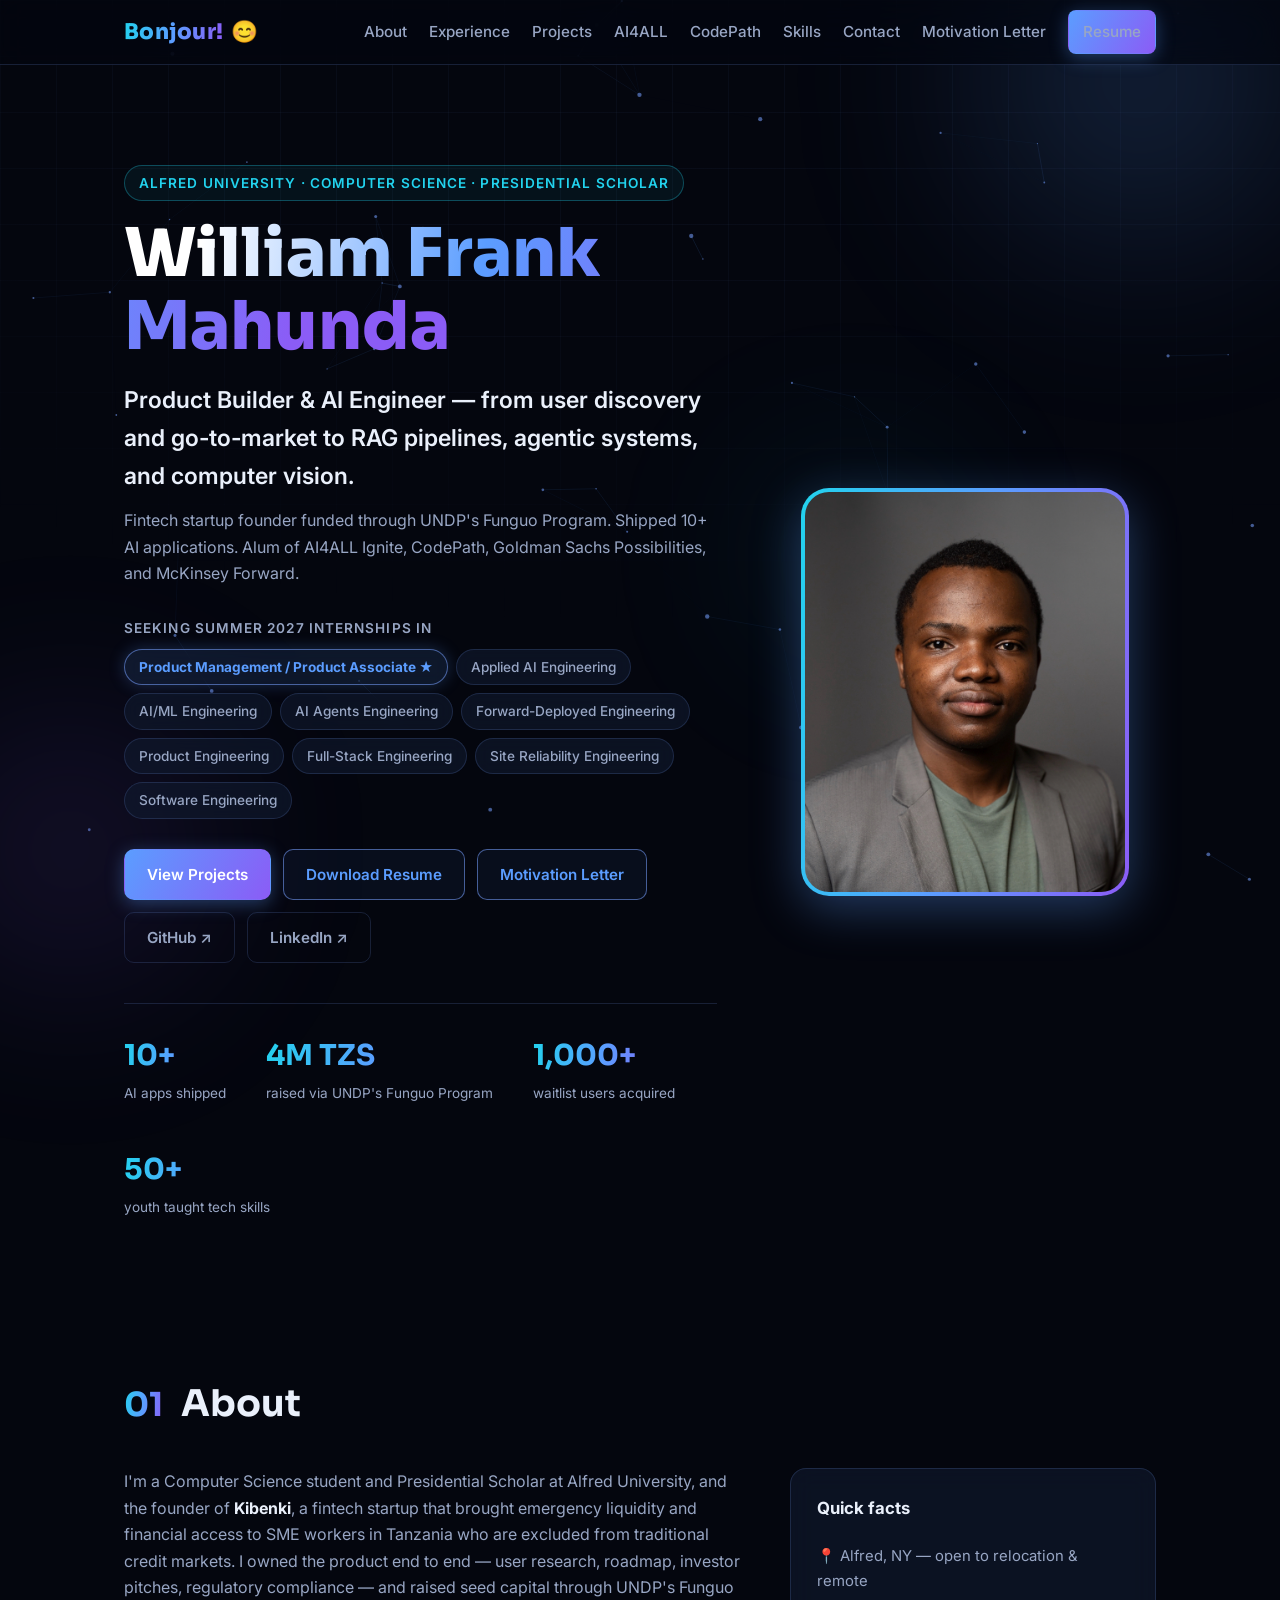
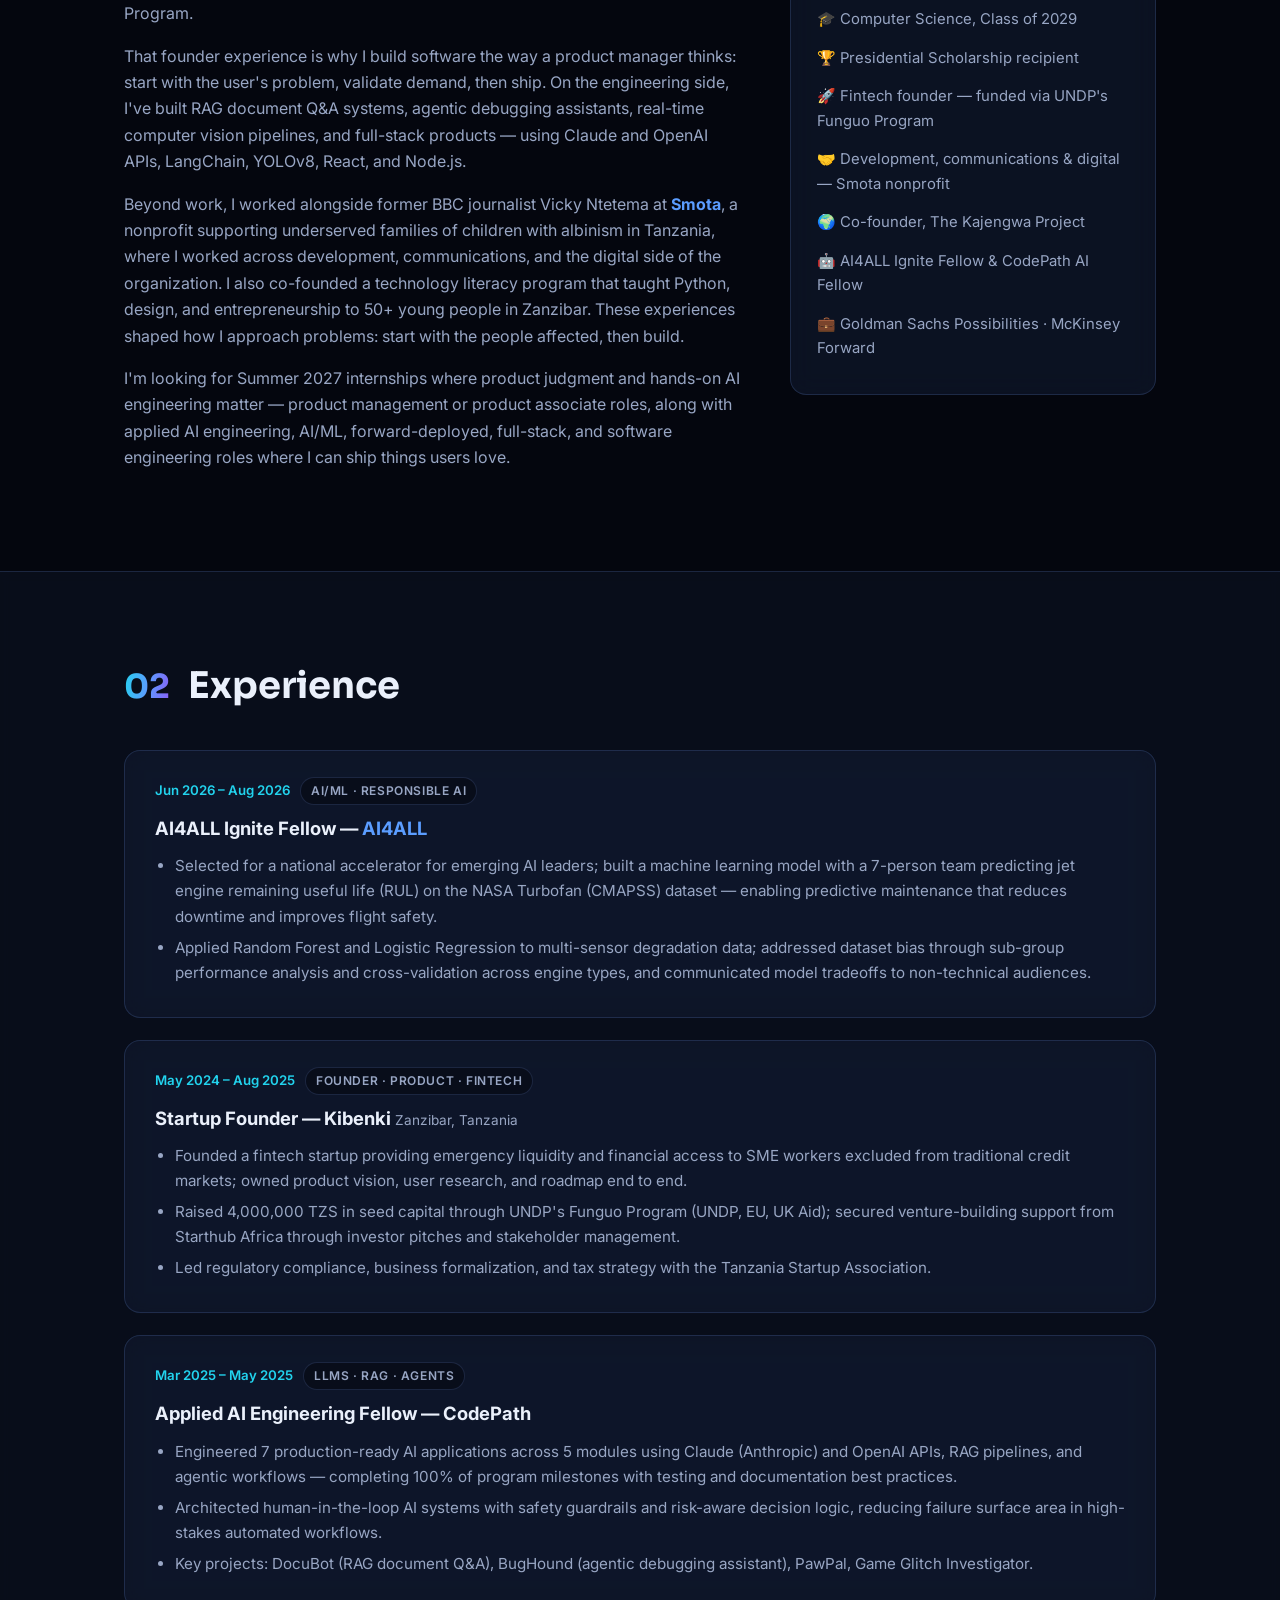
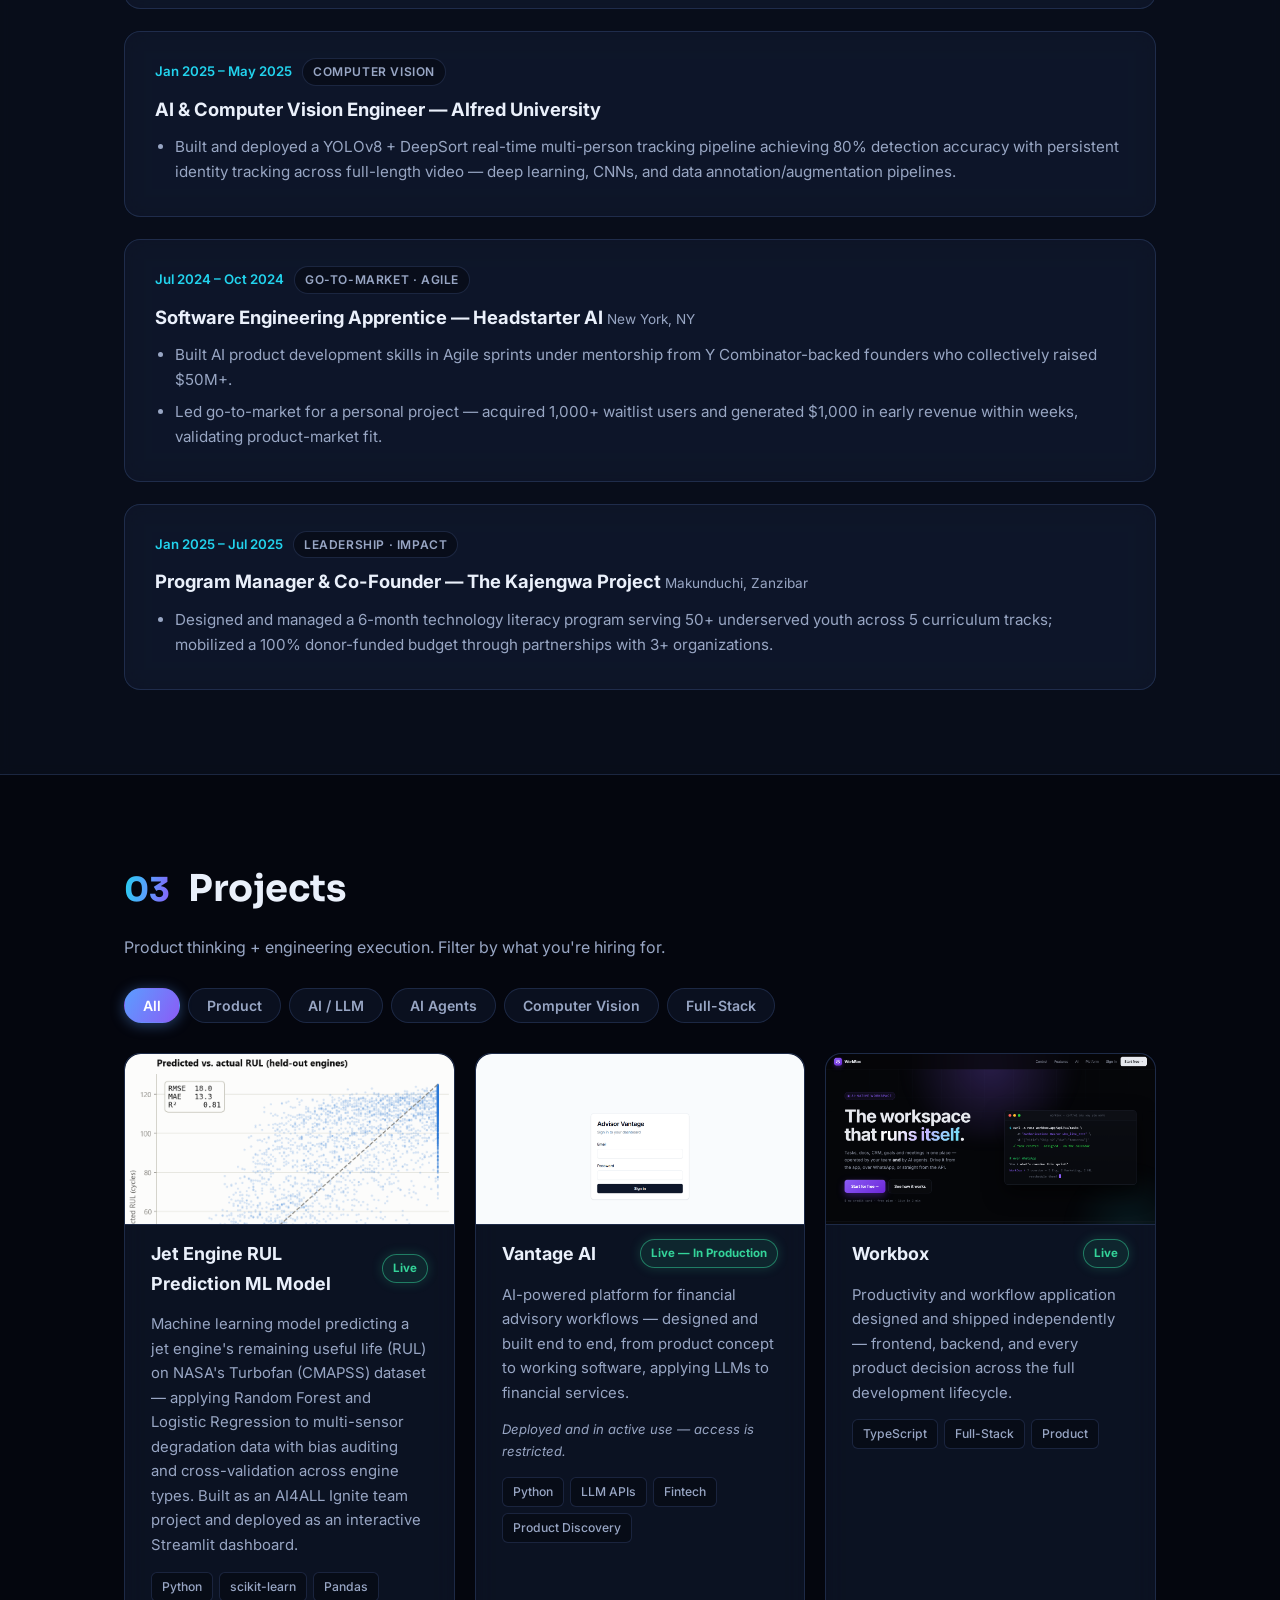
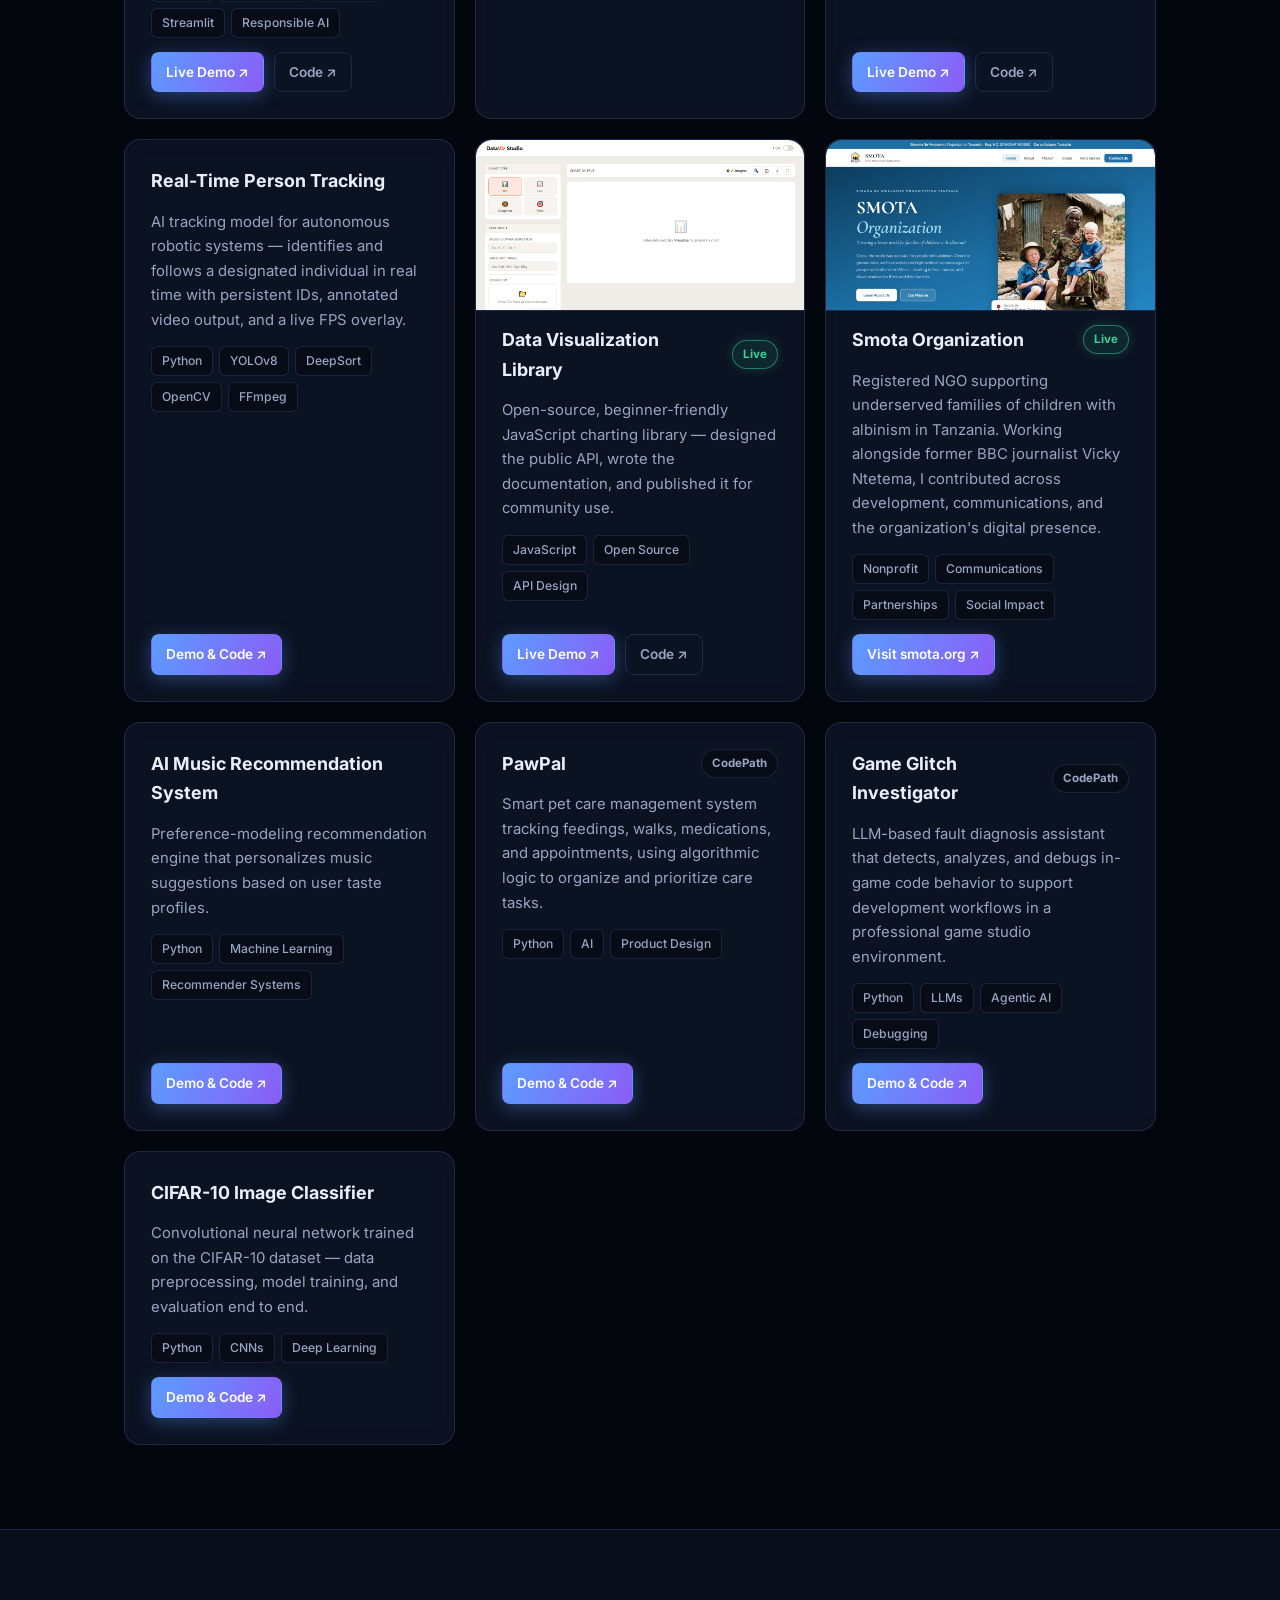
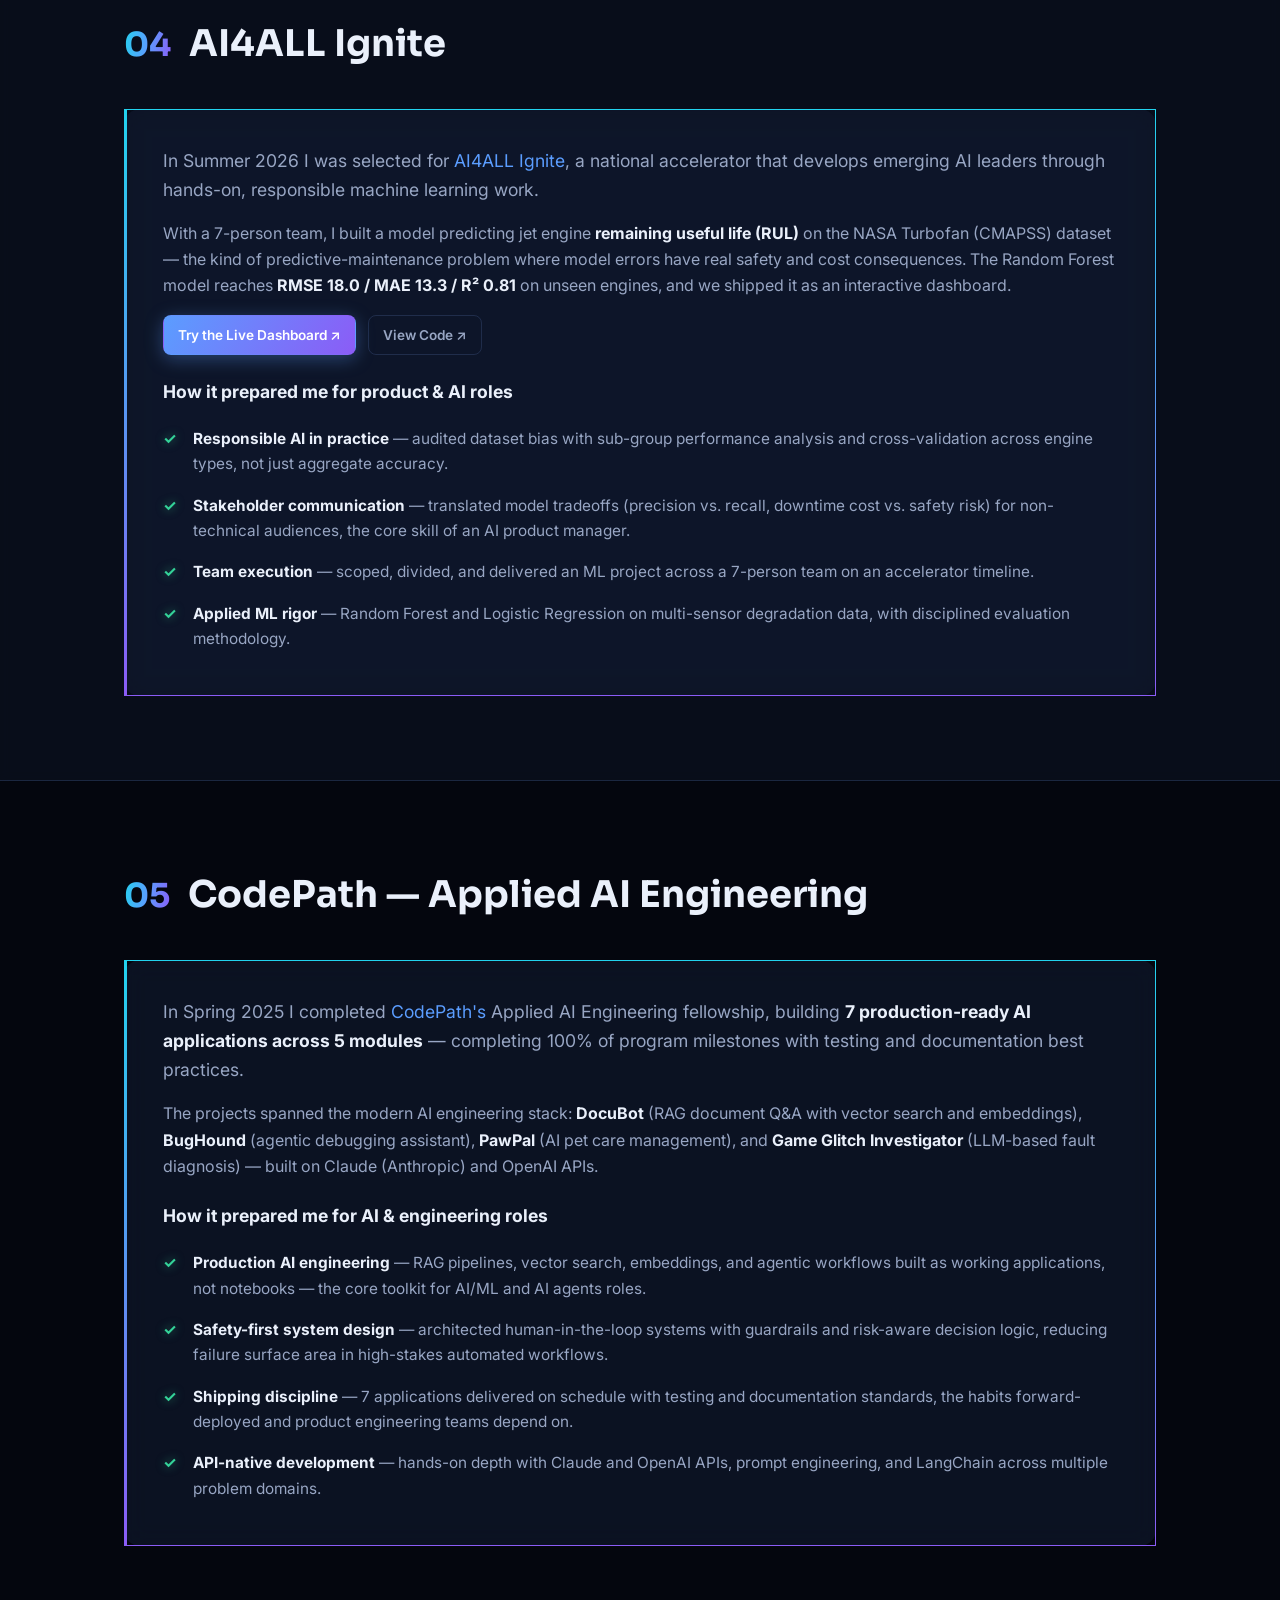
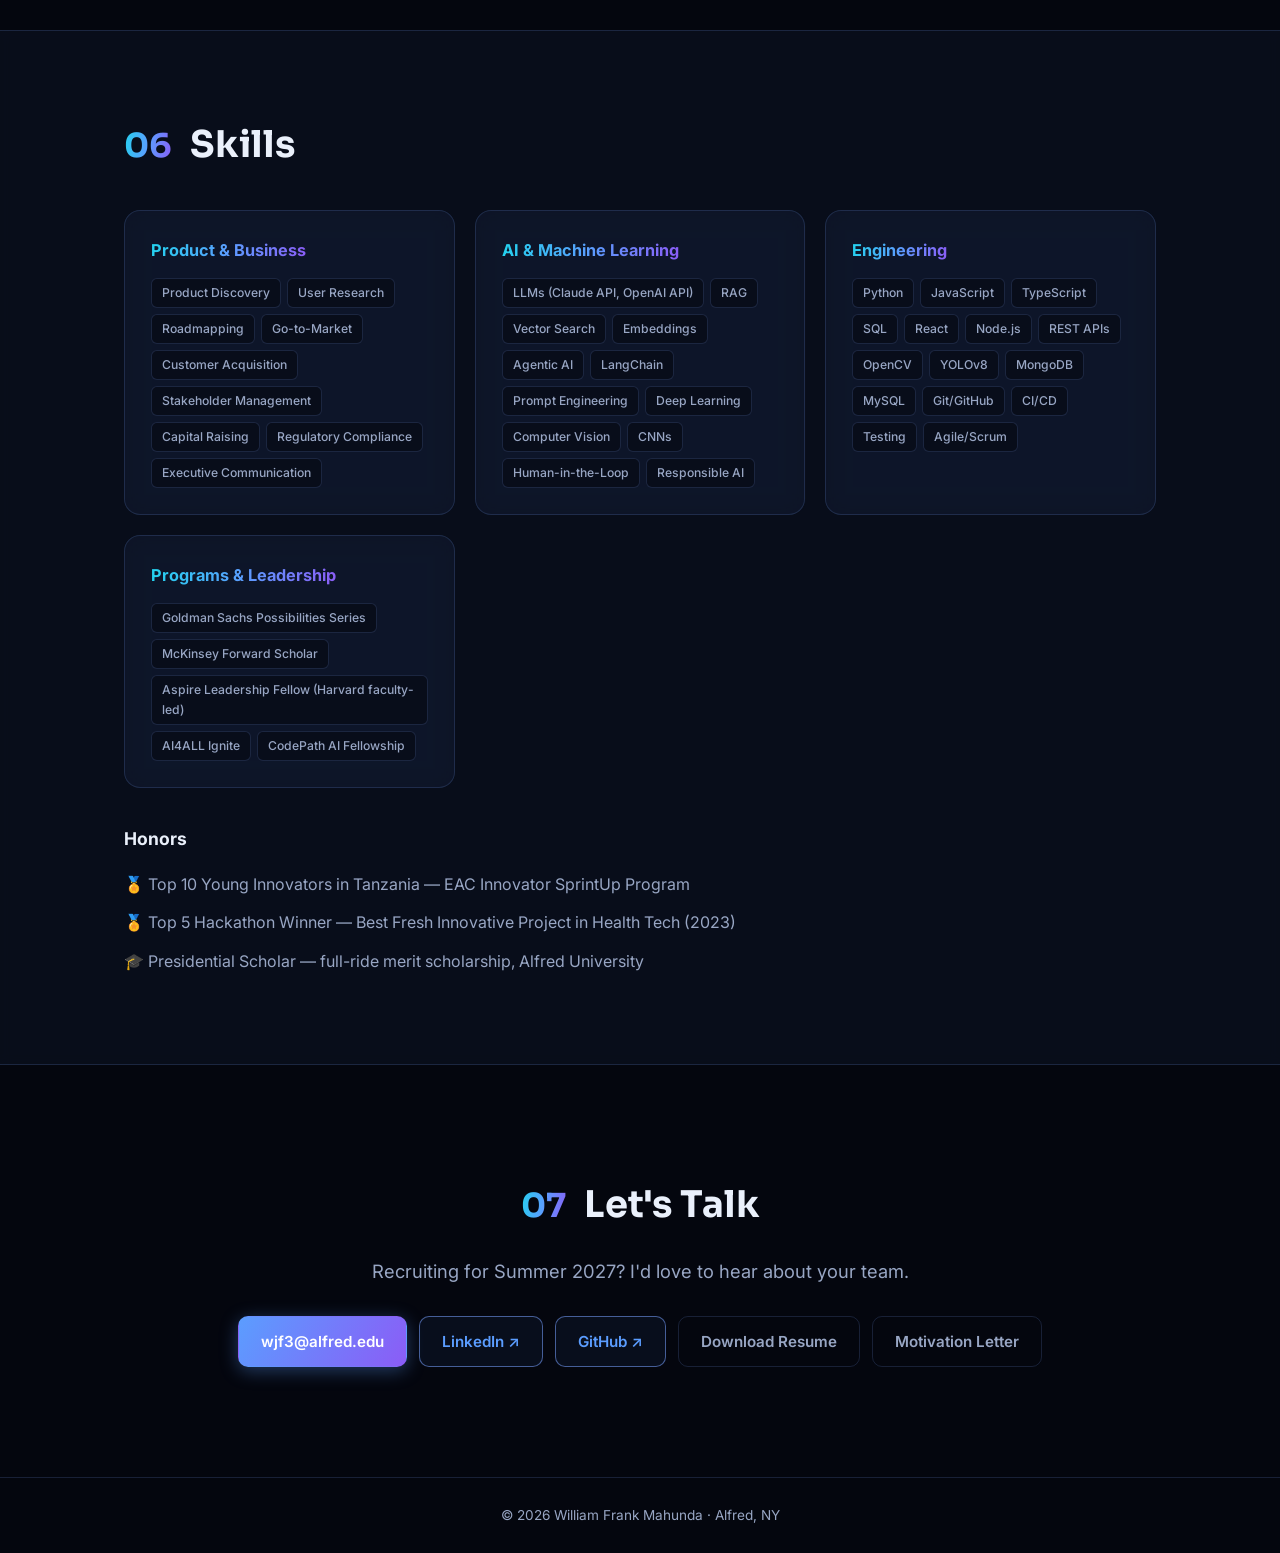
==== commit af581b2b: "Add hidden footer visit counter (click ©) via GoatCounter analytics" ====
--- a/index.html
+++ b/index.html
@@ -421,7 +421,7 @@
 
 <footer class="footer">
   <div class="container">
-    <p>© 2026 William Frank Mahunda · Alfred, NY</p>
+    <p><span id="visitSecret" aria-hidden="true">©</span> 2026 William Frank Mahunda · Alfred, NY</p>
   </div>
 </footer>
 
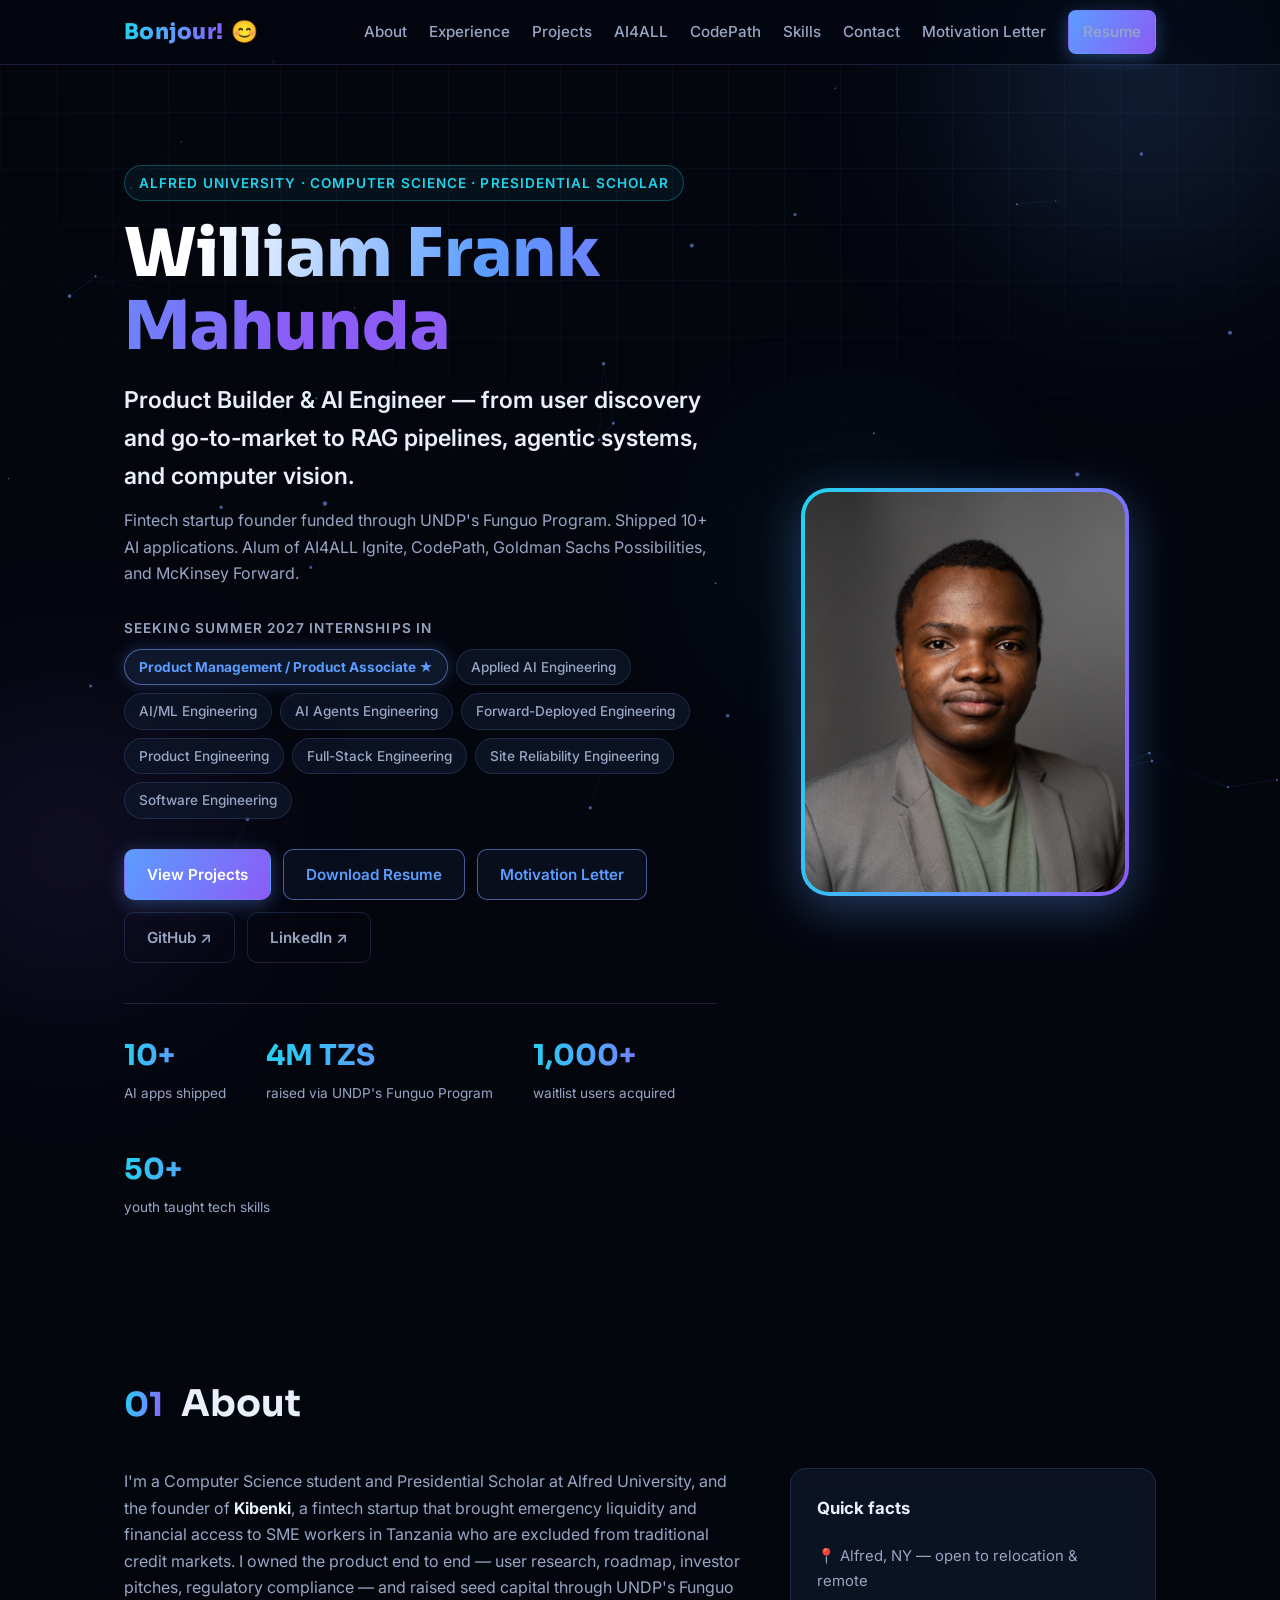
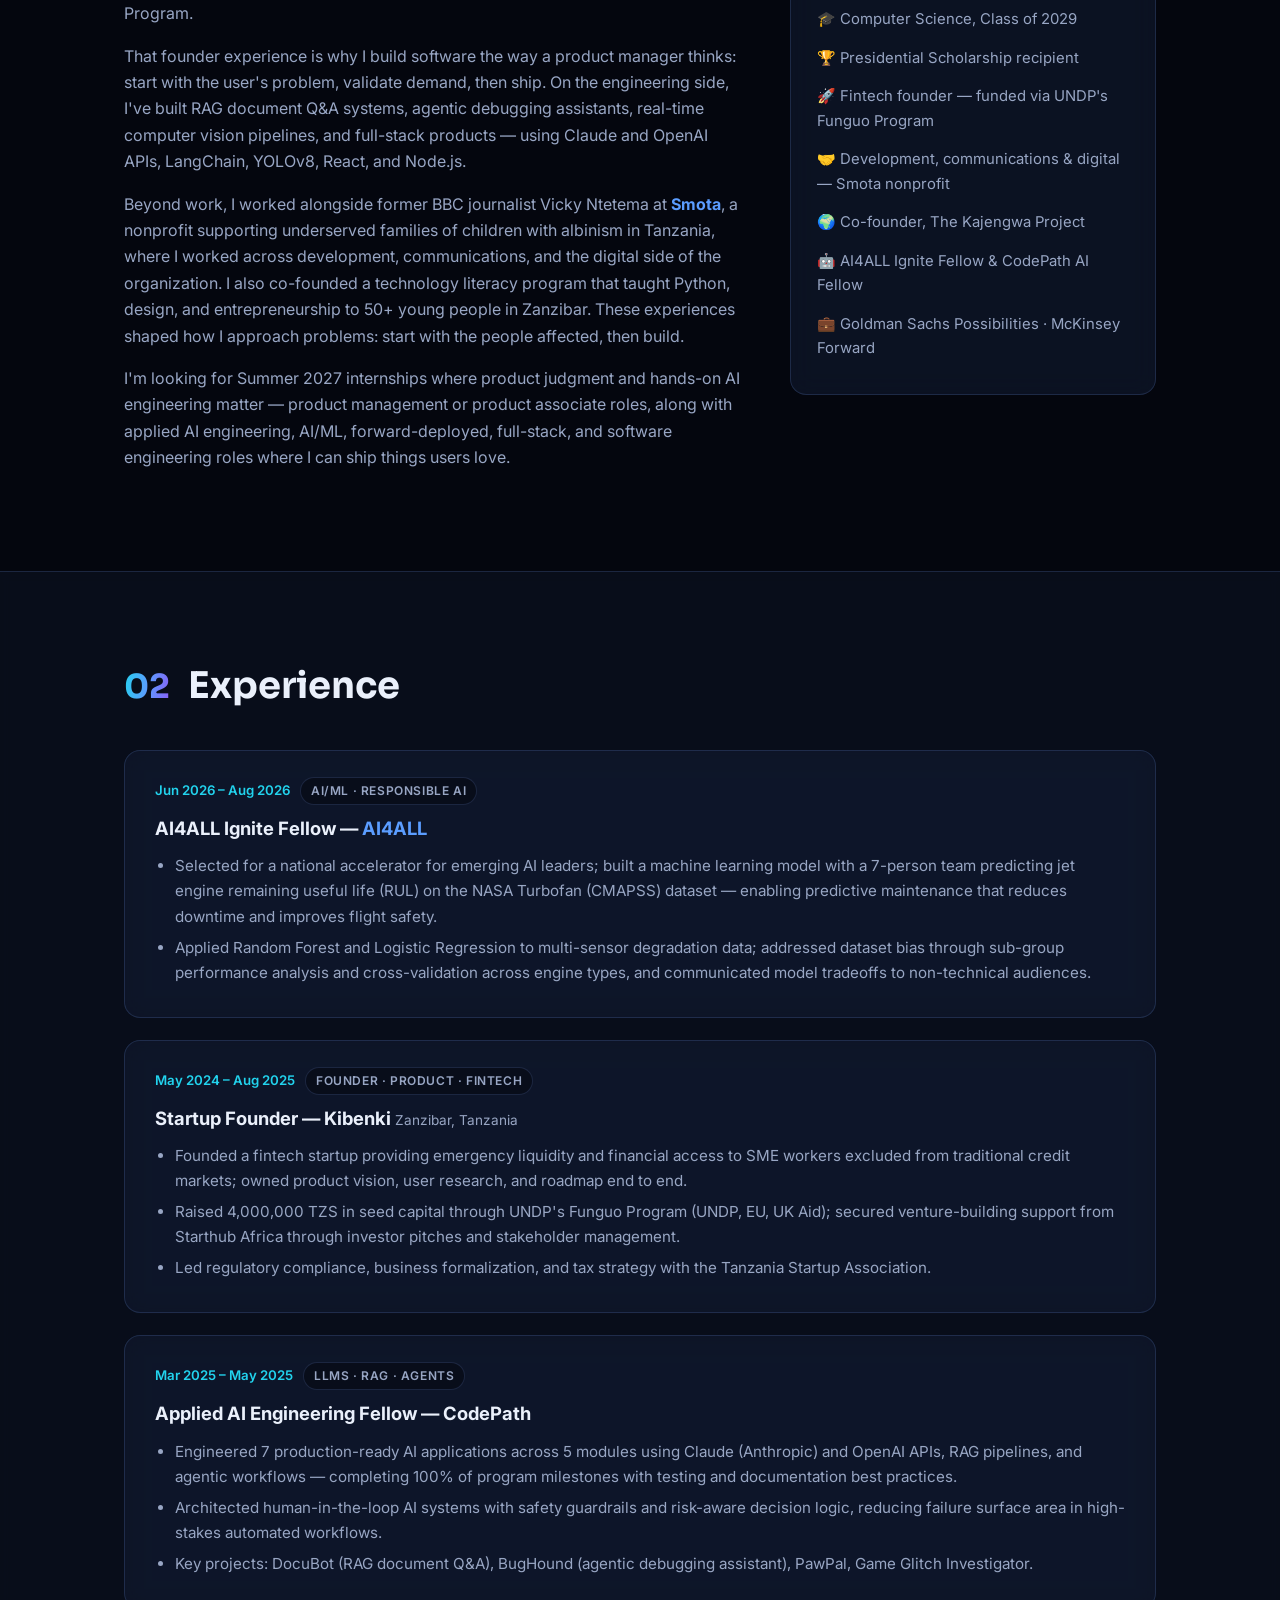
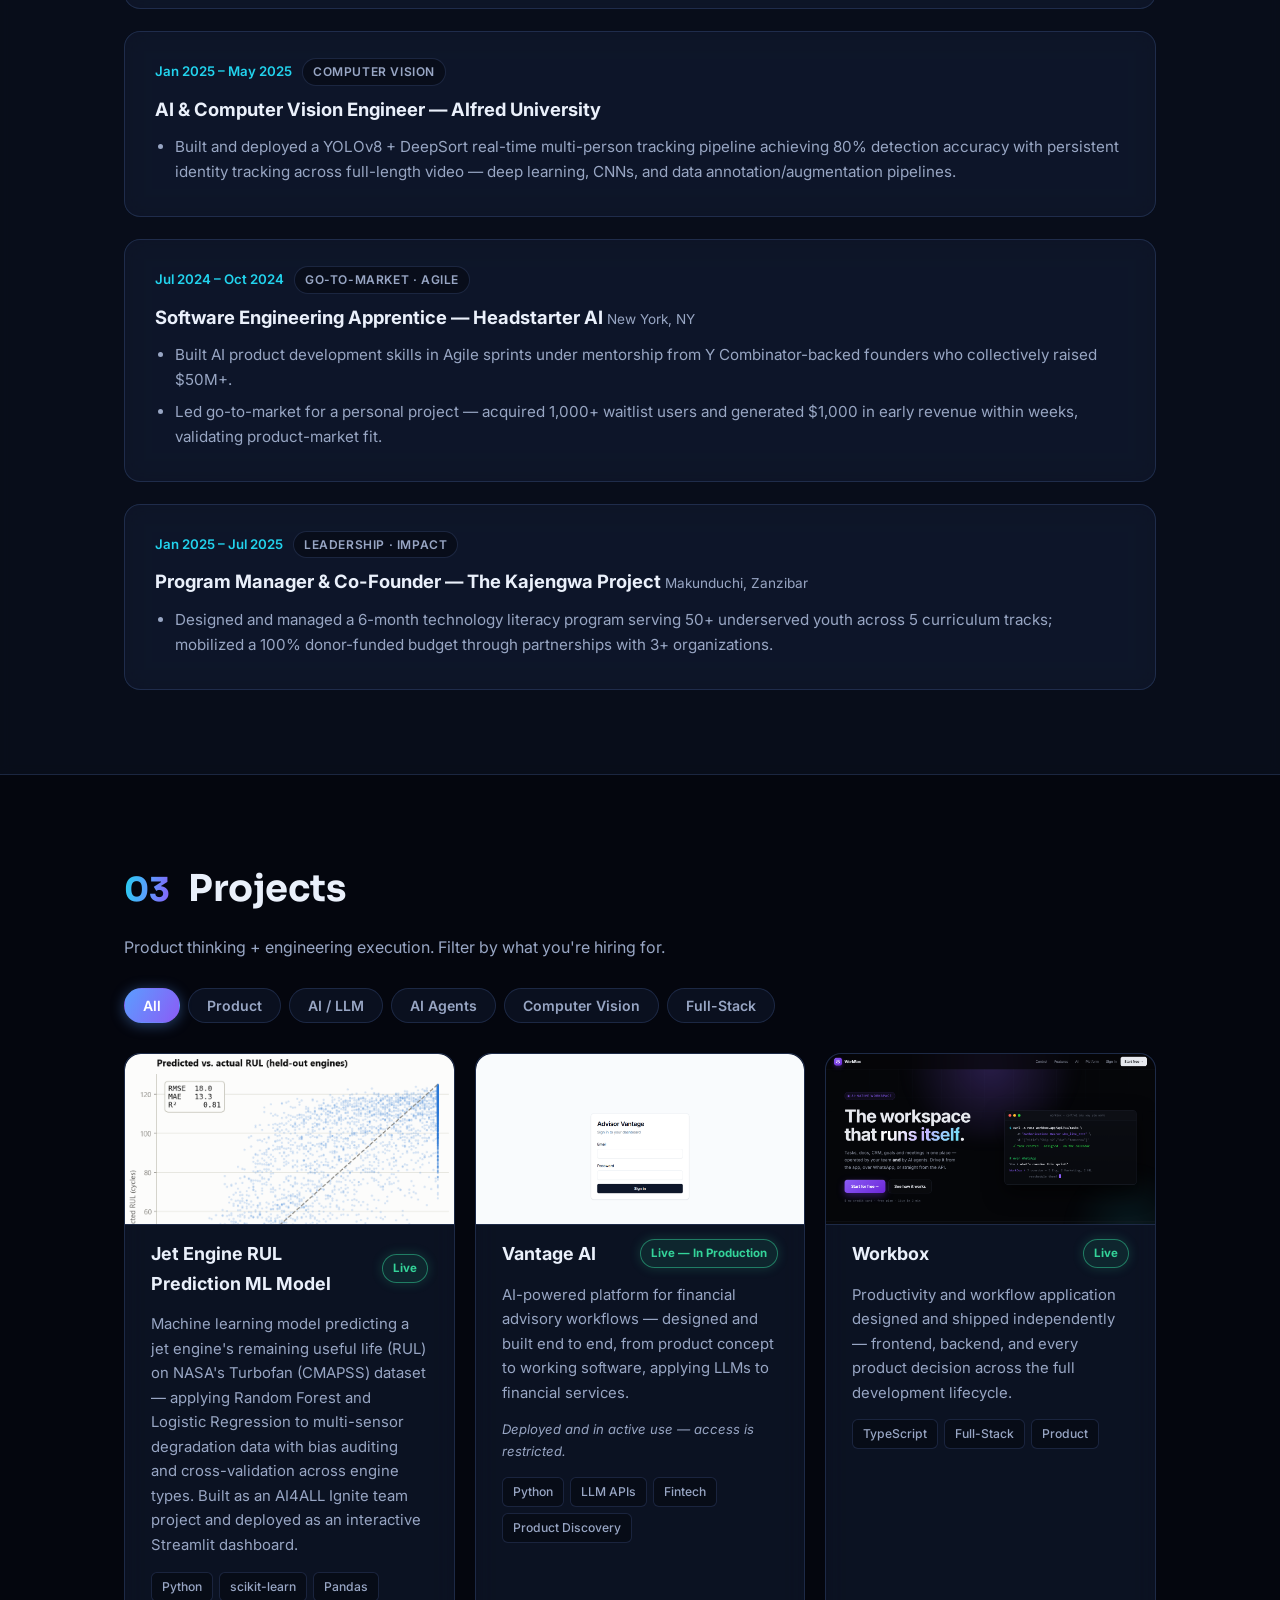
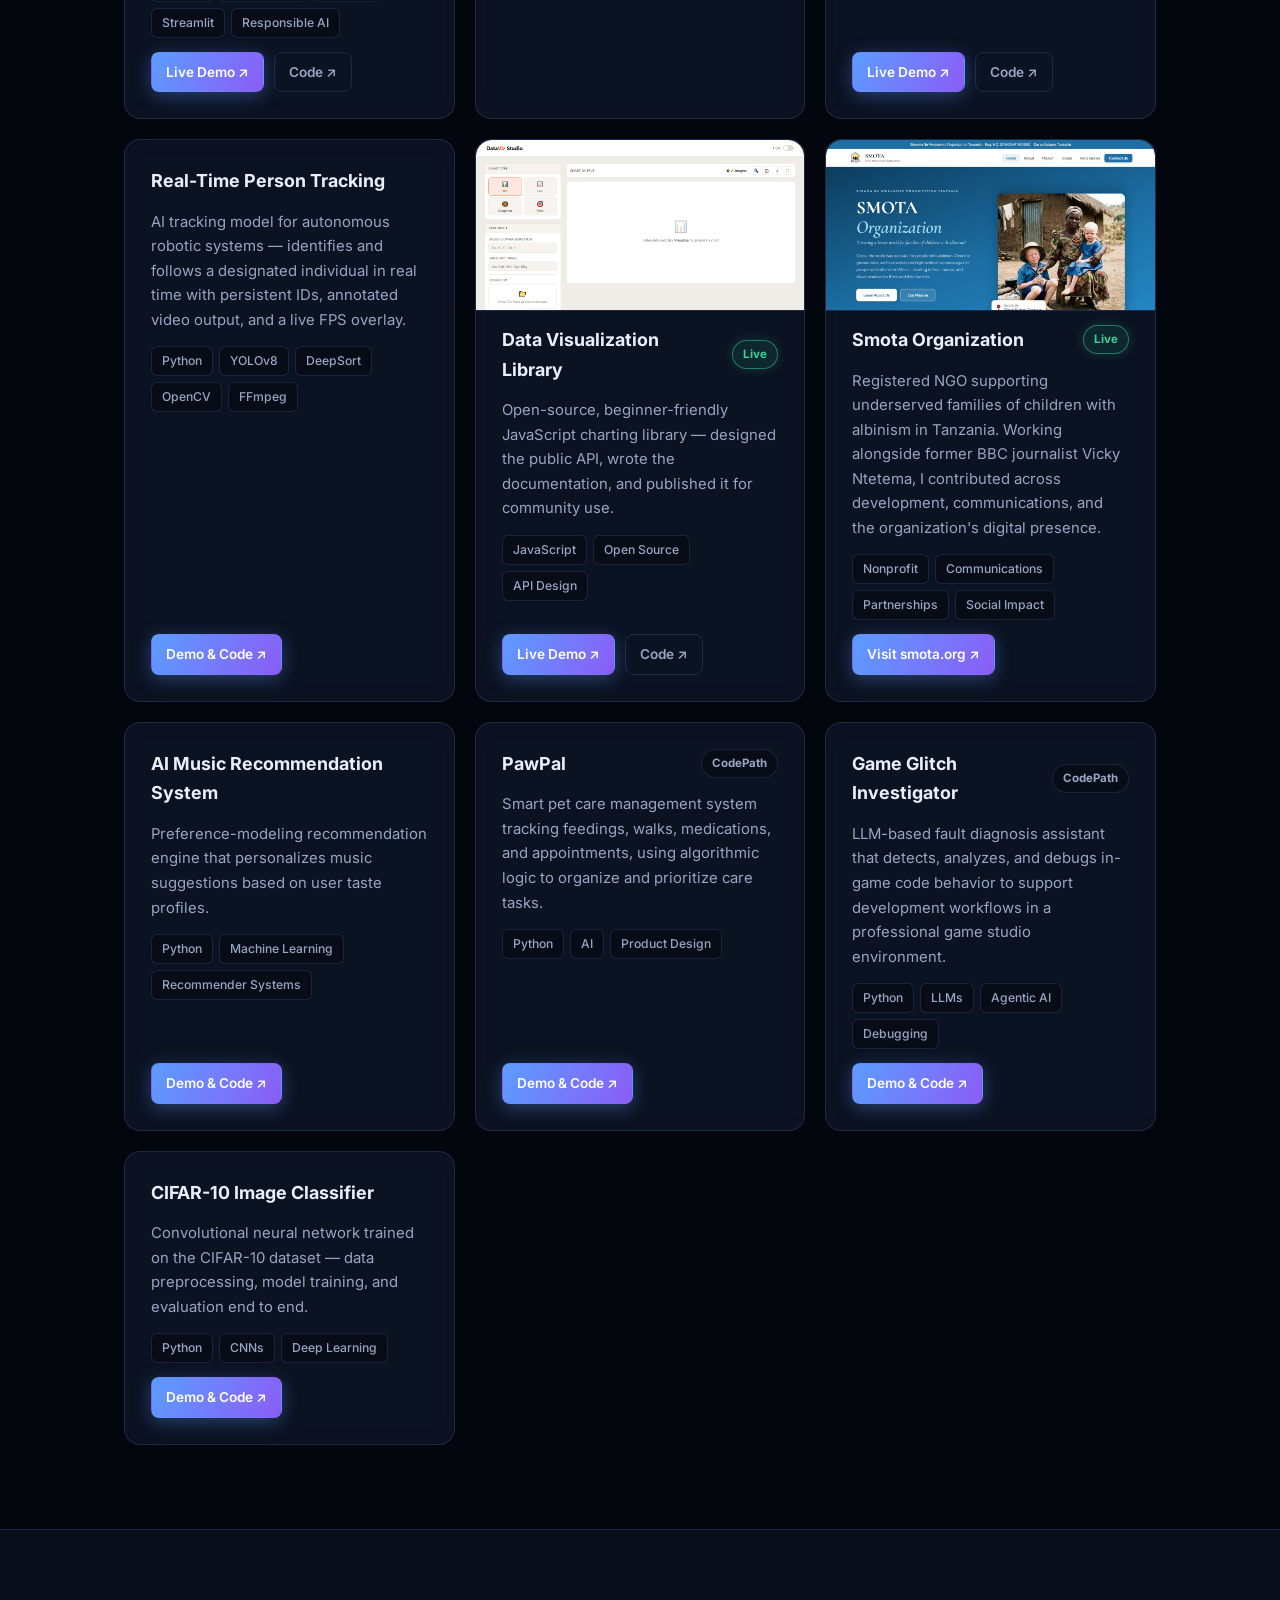
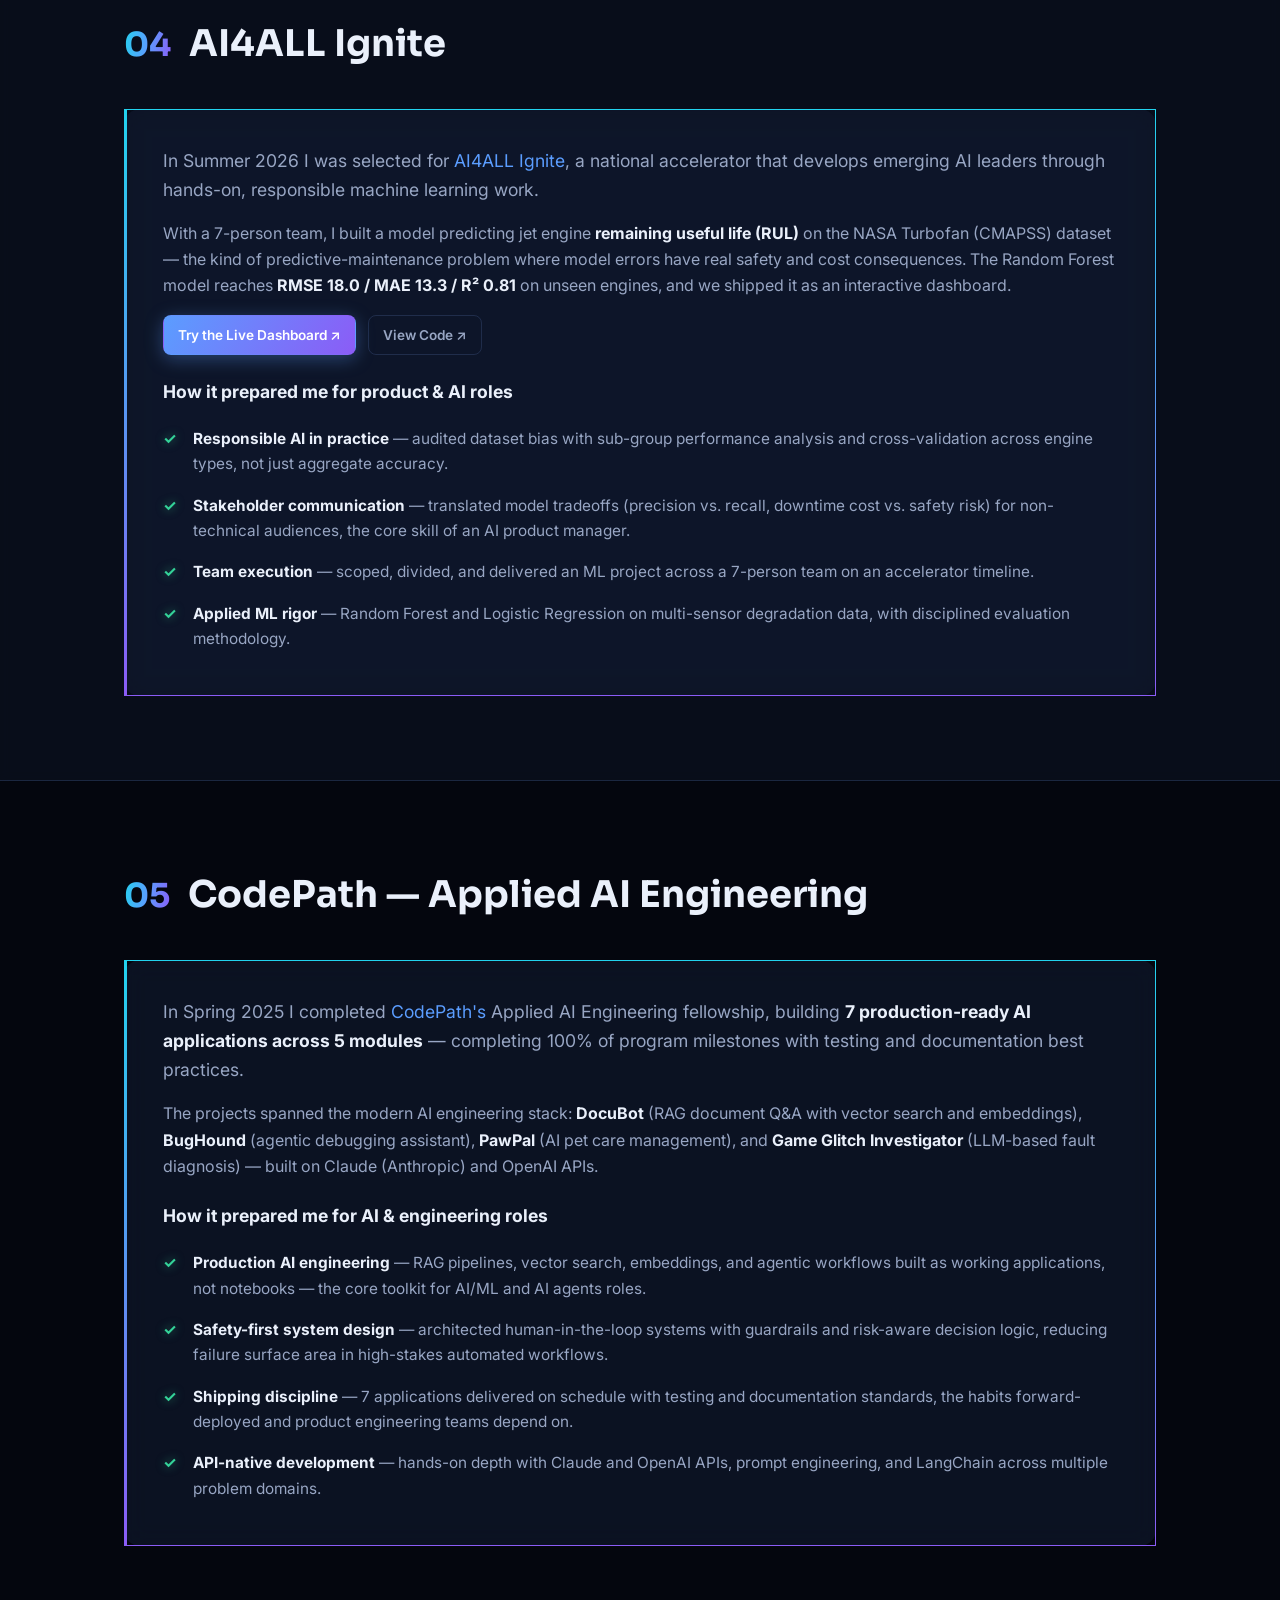
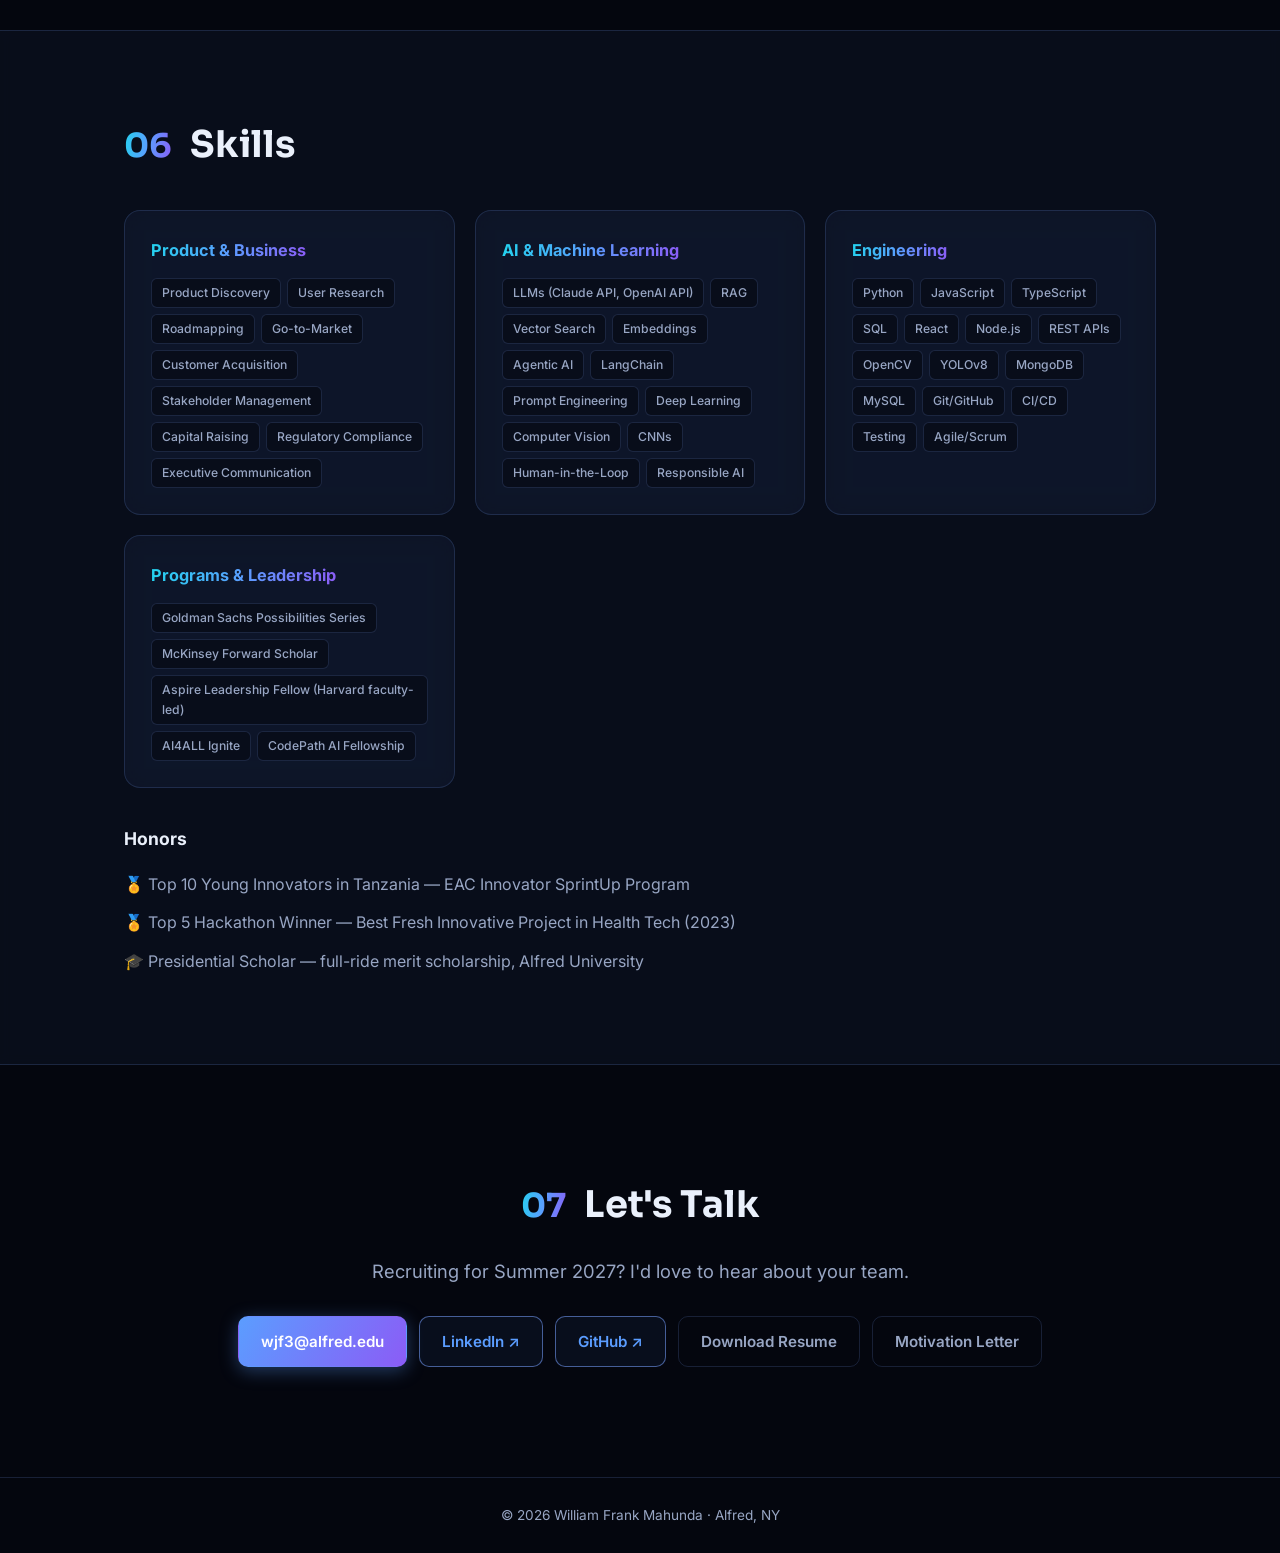
==== commit e3522a18: "Fix analytics: track all pages via static GoatCounter tag; drop fragile injection" ====
--- a/index.html
+++ b/index.html
@@ -425,6 +425,8 @@
   </div>
 </footer>
 
+<!-- Visitor analytics (GoatCounter). Honors the footer "don't count me" toggle via localStorage 'skipgc'. -->
+<script data-goatcounter="https://williammahunda.goatcounter.com/count" async src="//gc.zgo.at/count.js"></script>
 <script src="script.js"></script>
 </body>
 </html>
